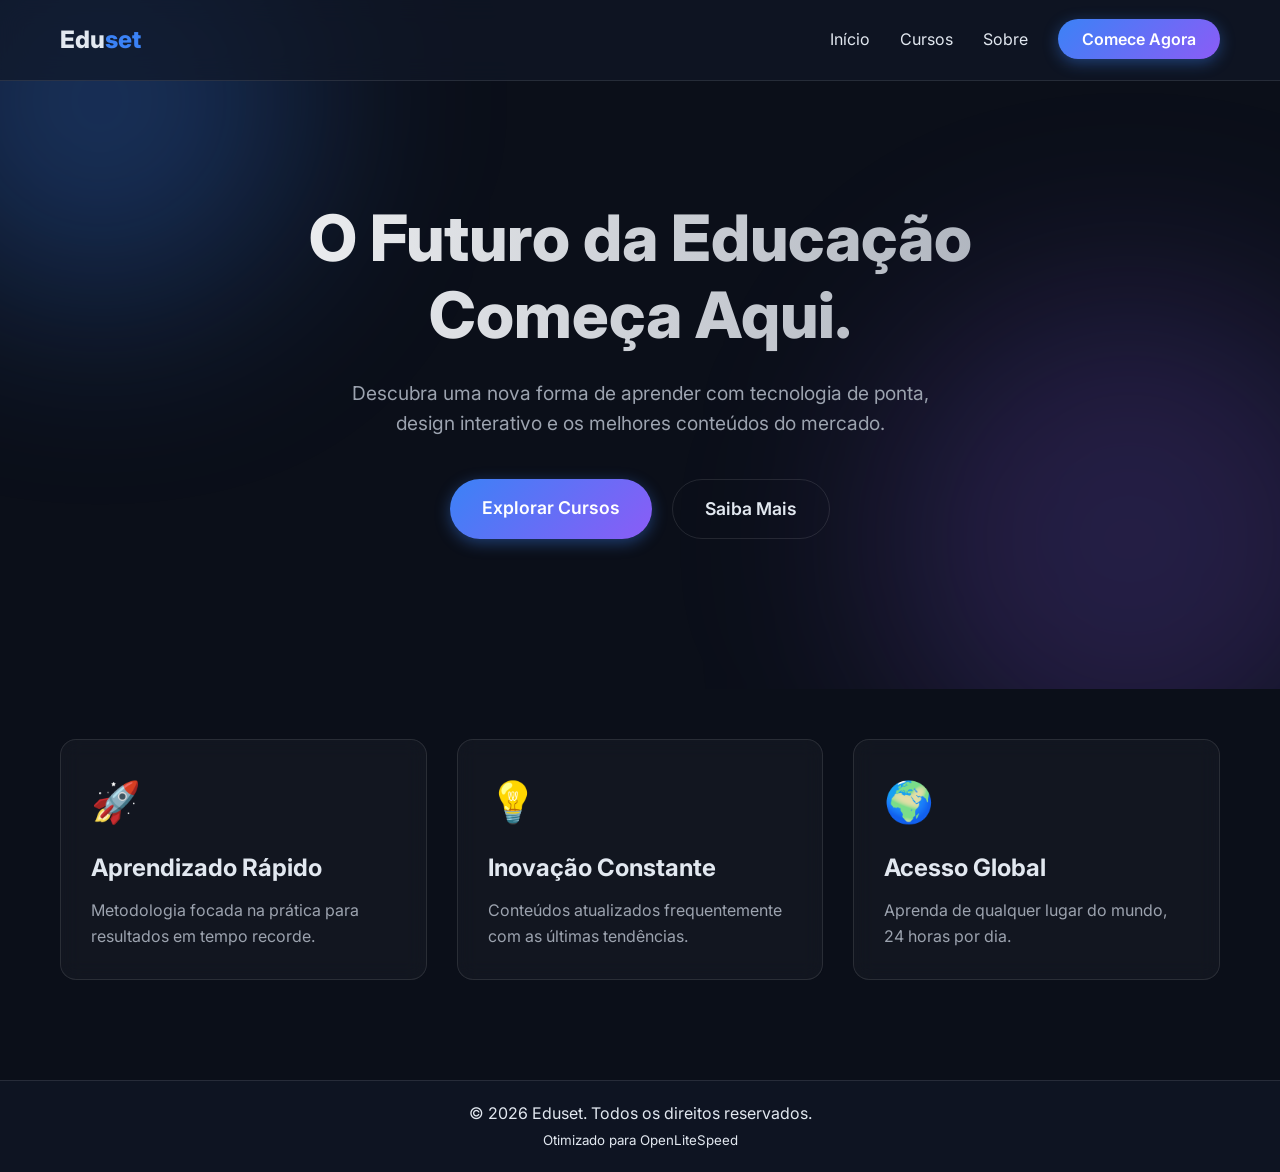
==== index.html @ 38a15240 "feat: Initial commit for Eduset site with OpenLiteSpeed Dockerfile" ====
<!DOCTYPE html>
<html lang="pt-BR">
<head>
    <meta charset="UTF-8">
    <meta name="viewport" content="width=device-width, initial-scale=1.0">
    <title>Eduset - Plataforma de Ensino</title>
    <meta name="description" content="Eduset é a plataforma de ensino moderna e dinâmica.">
    <link href="https://fonts.googleapis.com/css2?family=Inter:wght@400;600;800&display=swap" rel="stylesheet">
    <link rel="stylesheet" href="style.css">
</head>
<body>
    <header class="glass-header">
        <div class="container header-container">
            <h1 class="logo">Edu<span class="highlight">set</span></h1>
            <nav>
                <ul class="nav-links">
                    <li><a href="#home">Início</a></li>
                    <li><a href="#cursos">Cursos</a></li>
                    <li><a href="#sobre">Sobre</a></li>
                    <li><a href="#contato" class="btn-primary">Comece Agora</a></li>
                </ul>
            </nav>
        </div>
    </header>

    <main id="main">
        <section id="home" class="hero">
            <div class="container hero-content">
                <h2 class="hero-title">O Futuro da Educação <br> Começa Aqui.</h2>
                <p class="hero-subtitle">Descubra uma nova forma de aprender com tecnologia de ponta, design interativo e os melhores conteúdos do mercado.</p>
                <div class="hero-buttons">
                    <a href="#explorar" class="btn-primary btn-large">Explorar Cursos</a>
                    <a href="#saiba-mais" class="btn-secondary btn-large">Saiba Mais</a>
                </div>
            </div>
            <div class="hero-bg-shapes">
                <div class="shape shape-1"></div>
                <div class="shape shape-2"></div>
            </div>
        </section>

        <section id="features" class="features">
            <div class="container">
                <div class="feature-grid">
                    <div class="feature-card glass-card">
                        <div class="icon">🚀</div>
                        <h3>Aprendizado Rápido</h3>
                        <p>Metodologia focada na prática para resultados em tempo recorde.</p>
                    </div>
                    <div class="feature-card glass-card">
                        <div class="icon">💡</div>
                        <h3>Inovação Constante</h3>
                        <p>Conteúdos atualizados frequentemente com as últimas tendências.</p>
                    </div>
                    <div class="feature-card glass-card">
                        <div class="icon">🌍</div>
                        <h3>Acesso Global</h3>
                        <p>Aprenda de qualquer lugar do mundo, 24 horas por dia.</p>
                    </div>
                </div>
            </div>
        </section>
    </main>

    <footer class="glass-footer">
        <div class="container">
            <p>&copy; 2026 Eduset. Todos os direitos reservados.</p>
            <p><small>Otimizado para OpenLiteSpeed</small></p>
        </div>
    </footer>

    <script src="main.js"></script>
</body>
</html>
---- style.css ----
:root {
    --bg-color: #0b0f19;
    --text-color: #e2e8f0;
    --primary-color: #3b82f6;
    --primary-hover: #2563eb;
    --accent-color: #8b5cf6;
    --glass-bg: rgba(17, 24, 39, 0.7);
    --glass-border: rgba(255, 255, 255, 0.1);
    --font-main: 'Inter', sans-serif;
}

* {
    margin: 0;
    padding: 0;
    box-sizing: border-box;
}

body {
    background-color: var(--bg-color);
    color: var(--text-color);
    font-family: var(--font-main);
    line-height: 1.6;
    overflow-x: hidden;
}

.container {
    max-width: 1200px;
    margin: 0 auto;
    padding: 0 20px;
}

h1, h2, h3 {
    line-height: 1.2;
}

a {
    text-decoration: none;
    color: var(--text-color);
    transition: color 0.3s ease;
}

.glass-header {
    position: fixed;
    top: 0;
    width: 100%;
    z-index: 1000;
    background: var(--glass-bg);
    backdrop-filter: blur(12px);
    -webkit-backdrop-filter: blur(12px);
    border-bottom: 1px solid var(--glass-border);
}

.glass-card {
    background: rgba(255, 255, 255, 0.03);
    backdrop-filter: blur(10px);
    -webkit-backdrop-filter: blur(10px);
    border: 1px solid var(--glass-border);
    border-radius: 16px;
    padding: 30px;
    transition: transform 0.3s ease, box-shadow 0.3s ease;
}

.glass-card:hover {
    transform: translateY(-5px);
    box-shadow: 0 10px 30px rgba(0,0,0,0.3);
    border-color: rgba(255,255,255,0.2);
}

.glass-footer {
    background: var(--glass-bg);
    border-top: 1px solid var(--glass-border);
    padding: 20px 0;
    text-align: center;
    margin-top: 50px;
}

.header-container {
    display: flex;
    justify-content: space-between;
    align-items: center;
    height: 80px;
}

.logo {
    font-size: 24px;
    font-weight: 800;
}

.highlight {
    color: var(--primary-color);
}

.nav-links {
    list-style: none;
    display: flex;
    gap: 30px;
    align-items: center;
}

.nav-links a:hover {
    color: var(--primary-color);
}

.btn-primary {
    background: linear-gradient(135deg, var(--primary-color), var(--accent-color));
    color: #fff;
    padding: 10px 24px;
    border-radius: 30px;
    font-weight: 600;
    box-shadow: 0 4px 15px rgba(59, 130, 246, 0.4);
    transition: all 0.3s ease;
}

.btn-primary:hover {
    box-shadow: 0 6px 20px rgba(59, 130, 246, 0.6);
    transform: translateY(-2px);
}

.btn-secondary {
    background: transparent;
    color: var(--text-color);
    padding: 10px 24px;
    border-radius: 30px;
    font-weight: 600;
    border: 1px solid var(--glass-border);
    transition: all 0.3s ease;
}

.btn-secondary:hover {
    background: rgba(255,255,255,0.1);
}

.btn-large {
    padding: 15px 32px;
    font-size: 1.1rem;
}

.hero {
    position: relative;
    padding: 200px 0 150px;
    text-align: center;
    overflow: hidden;
}

.hero-title {
    font-size: 4rem;
    font-weight: 800;
    margin-bottom: 24px;
    background: linear-gradient(to right, #fff, #9ca3af);
    -webkit-background-clip: text;
    -webkit-text-fill-color: transparent;
}

.hero-subtitle {
    font-size: 1.2rem;
    max-width: 600px;
    margin: 0 auto 40px;
    color: #9ca3af;
}

.hero-buttons {
    display: flex;
    justify-content: center;
    gap: 20px;
}

.hero-bg-shapes {
    position: absolute;
    top: 0;
    left: 0;
    width: 100%;
    height: 100%;
    z-index: -1;
}

.shape {
    position: absolute;
    border-radius: 50%;
    filter: blur(100px);
}

.shape-1 {
    top: -100px;
    left: -100px;
    width: 400px;
    height: 400px;
    background: rgba(59, 130, 246, 0.3);
}

.shape-2 {
    bottom: -100px;
    right: -100px;
    width: 500px;
    height: 500px;
    background: rgba(139, 92, 246, 0.2);
}

.features {
    padding: 50px 0;
}

.feature-grid {
    display: grid;
    grid-template-columns: repeat(auto-fit, minmax(300px, 1fr));
    gap: 30px;
}

.feature-card .icon {
    font-size: 2.5rem;
    margin-bottom: 20px;
}

.feature-card h3 {
    margin-bottom: 15px;
    font-size: 1.5rem;
}

.feature-card p {
    color: #9ca3af;
}

@media (max-width: 768px) {
    .hero-title {
        font-size: 2.5rem;
    }
    .nav-links {
        display: none;
    }
}
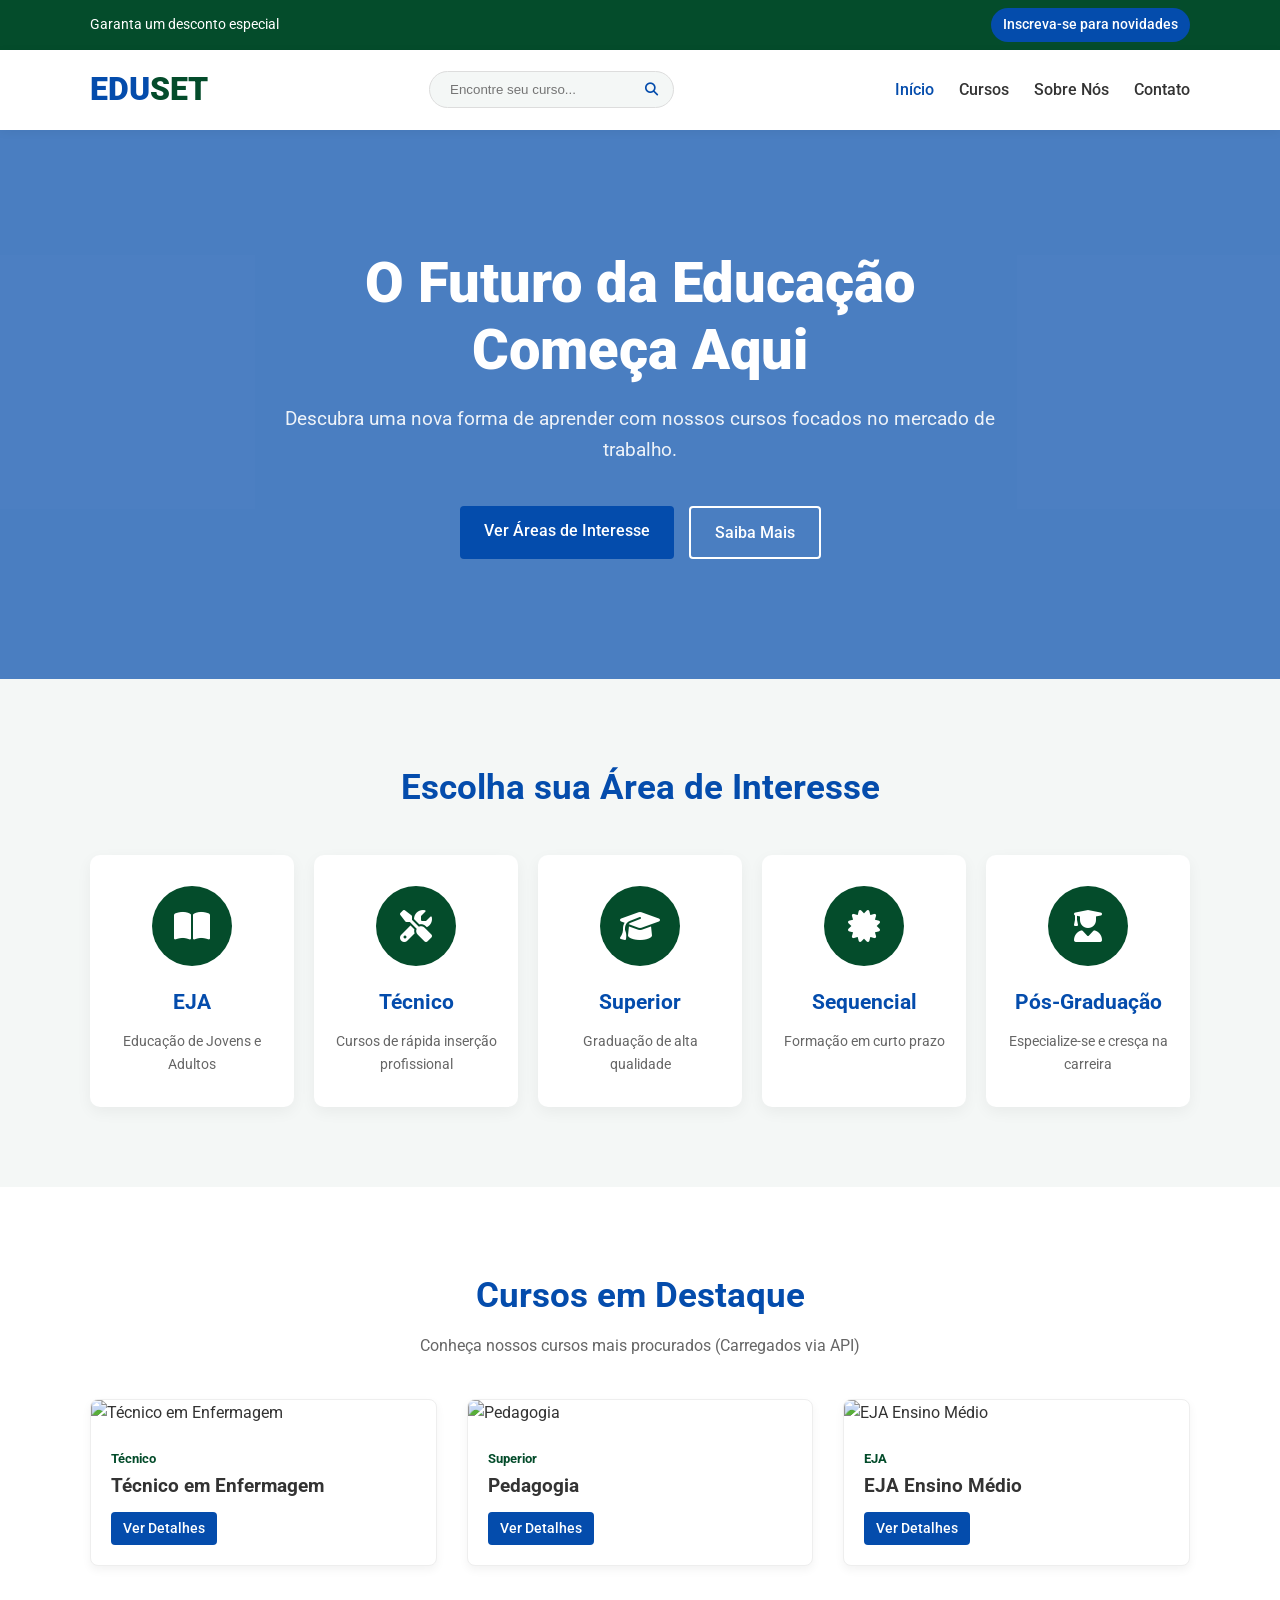
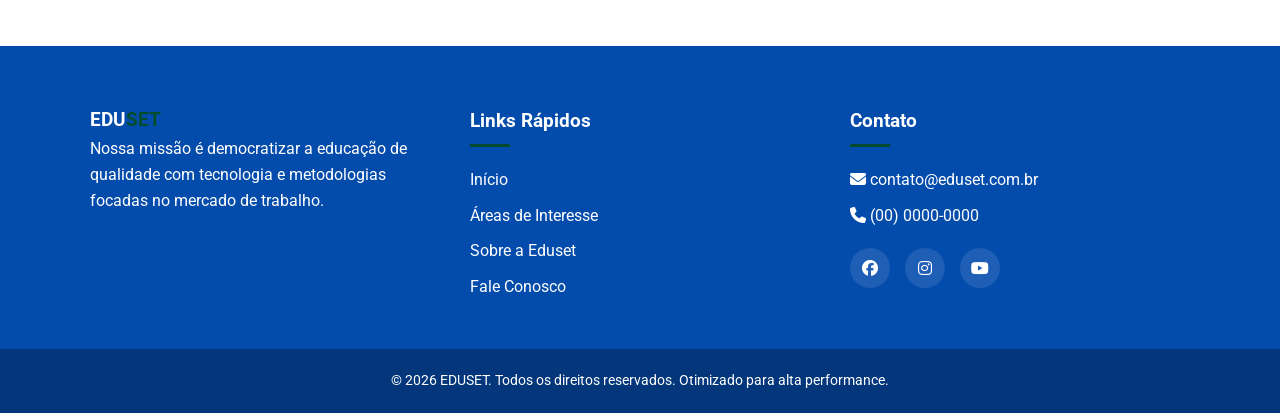
==== commit c8d7726e: "feat: Rebuild frontend with pure HTML/CSS/JS without Elementor" ====
--- a/index.html
+++ b/index.html
@@ -3,69 +3,176 @@
 <head>
     <meta charset="UTF-8">
     <meta name="viewport" content="width=device-width, initial-scale=1.0">
-    <title>Eduset - Plataforma de Ensino</title>
-    <meta name="description" content="Eduset é a plataforma de ensino moderna e dinâmica.">
-    <link href="https://fonts.googleapis.com/css2?family=Inter:wght@400;600;800&display=swap" rel="stylesheet">
+    <title>Inicio - EDUSET</title>
+    <meta name="description" content="Garanta um desconto especial Inscreva-se para novidades Encontre seu curso Search Escolha sua Área de Interesse EJA Técnico Superior Sequencial Pós-Graduação"/>
+    
+    <!-- Google Fonts -->
+    <link rel="preconnect" href="https://fonts.googleapis.com">
+    <link rel="preconnect" href="https://fonts.gstatic.com" crossorigin>
+    <link href="https://fonts.googleapis.com/css2?family=Roboto:wght@300;400;500;700;900&display=swap" rel="stylesheet">
+    
     <link rel="stylesheet" href="style.css">
+    
+    <!-- Font Awesome for Icons -->
+    <link rel="stylesheet" href="https://cdnjs.cloudflare.com/ajax/libs/font-awesome/6.4.0/css/all.min.css">
 </head>
 <body>
-    <header class="glass-header">
-        <div class="container header-container">
-            <h1 class="logo">Edu<span class="highlight">set</span></h1>
-            <nav>
-                <ul class="nav-links">
-                    <li><a href="#home">Início</a></li>
-                    <li><a href="#cursos">Cursos</a></li>
-                    <li><a href="#sobre">Sobre</a></li>
-                    <li><a href="#contato" class="btn-primary">Comece Agora</a></li>
+    <!-- Top Bar -->
+    <div class="top-bar">
+        <div class="container">
+            <span>Garanta um desconto especial</span>
+            <a href="#newsletter" class="btn-sm">Inscreva-se para novidades</a>
+        </div>
+    </div>
+
+    <!-- Header -->
+    <header class="main-header">
+        <div class="container header-content">
+            <div class="logo">
+                <a href="/">
+                    <!-- Placeholder Logo if the original one is not available, using text for now or trying to fetch original -->
+                    <h1 style="color: var(--primary-color); font-weight: 900; margin: 0; font-size: 2rem;">EDU<span style="color: var(--secondary-color)">SET</span></h1>
+                </a>
+            </div>
+            
+            <div class="search-bar">
+                <form action="/buscar" method="get">
+                    <input type="text" name="s" placeholder="Encontre seu curso..." required>
+                    <button type="submit"><i class="fas fa-search"></i></button>
+                </form>
+            </div>
+
+            <nav class="main-nav">
+                <ul class="nav-list">
+                    <li><a href="#home" class="active">Início</a></li>
+                    <li><a href="#areas">Cursos</a></li>
+                    <li><a href="#sobre">Sobre Nós</a></li>
+                    <li><a href="#contato">Contato</a></li>
                 </ul>
             </nav>
+
+            <button class="mobile-menu-btn" id="mobile-menu-btn">
+                <i class="fas fa-bars"></i>
+            </button>
         </div>
     </header>
 
-    <main id="main">
-        <section id="home" class="hero">
-            <div class="container hero-content">
-                <h2 class="hero-title">O Futuro da Educação <br> Começa Aqui.</h2>
-                <p class="hero-subtitle">Descubra uma nova forma de aprender com tecnologia de ponta, design interativo e os melhores conteúdos do mercado.</p>
-                <div class="hero-buttons">
-                    <a href="#explorar" class="btn-primary btn-large">Explorar Cursos</a>
-                    <a href="#saiba-mais" class="btn-secondary btn-large">Saiba Mais</a>
+    <main>
+        <!-- Hero Section -->
+        <section id="home" class="hero" style="background-image: url('https://eduset.com.br/wp-content/uploads/2025/07/capa_promocao_eduset_computador.jpg');">
+            <div class="hero-overlay"></div>
+            <div class="container hero-content-inner">
+                <h2 class="hero-title">O Futuro da Educação Começa Aqui</h2>
+                <p class="hero-subtitle">Descubra uma nova forma de aprender com nossos cursos focados no mercado de trabalho.</p>
+                <div class="hero-actions">
+                    <a href="#areas" class="btn btn-primary">Ver Áreas de Interesse</a>
+                    <a href="#sobre" class="btn btn-outline">Saiba Mais</a>
                 </div>
-            </div>
-            <div class="hero-bg-shapes">
-                <div class="shape shape-1"></div>
-                <div class="shape shape-2"></div>
             </div>
         </section>
 
-        <section id="features" class="features">
+        <!-- Áreas de Interesse -->
+        <section id="areas" class="areas-section">
             <div class="container">
-                <div class="feature-grid">
-                    <div class="feature-card glass-card">
-                        <div class="icon">🚀</div>
-                        <h3>Aprendizado Rápido</h3>
-                        <p>Metodologia focada na prática para resultados em tempo recorde.</p>
-                    </div>
-                    <div class="feature-card glass-card">
-                        <div class="icon">💡</div>
-                        <h3>Inovação Constante</h3>
-                        <p>Conteúdos atualizados frequentemente com as últimas tendências.</p>
-                    </div>
-                    <div class="feature-card glass-card">
-                        <div class="icon">🌍</div>
-                        <h3>Acesso Global</h3>
-                        <p>Aprenda de qualquer lugar do mundo, 24 horas por dia.</p>
+                <h2 class="section-title">Escolha sua Área de Interesse</h2>
+                
+                <div class="areas-grid">
+                    <!-- EJA -->
+                    <a href="#cursos-eja" class="area-card">
+                        <div class="area-icon" style="background-color: var(--secondary-color);">
+                            <i class="fas fa-book-open"></i>
+                        </div>
+                        <h3>EJA</h3>
+                        <p>Educação de Jovens e Adultos</p>
+                    </a>
+                    
+                    <!-- Técnico -->
+                    <a href="#cursos-tecnico" class="area-card">
+                        <div class="area-icon" style="background-color: var(--secondary-color);">
+                            <i class="fas fa-tools"></i>
+                        </div>
+                        <h3>Técnico</h3>
+                        <p>Cursos de rápida inserção profissional</p>
+                    </a>
+                    
+                    <!-- Superior -->
+                    <a href="#cursos-superior" class="area-card">
+                        <div class="area-icon" style="background-color: var(--secondary-color);">
+                            <i class="fas fa-graduation-cap"></i>
+                        </div>
+                        <h3>Superior</h3>
+                        <p>Graduação de alta qualidade</p>
+                    </a>
+                    
+                    <!-- Sequencial -->
+                    <a href="#cursos-sequencial" class="area-card">
+                        <div class="area-icon" style="background-color: var(--secondary-color);">
+                            <i class="fas fa-certificate"></i>
+                        </div>
+                        <h3>Sequencial</h3>
+                        <p>Formação em curto prazo</p>
+                    </a>
+                    
+                    <!-- Pós-Graduação -->
+                    <a href="#cursos-pos" class="area-card">
+                        <div class="area-icon" style="background-color: var(--secondary-color);">
+                            <i class="fas fa-user-graduate"></i>
+                        </div>
+                        <h3>Pós-Graduação</h3>
+                        <p>Especialize-se e cresça na carreira</p>
+                    </a>
+                </div>
+            </div>
+        </section>
+
+        <!-- Lista de Cursos Recentes (Injetada via JS) -->
+        <section id="ultimos-cursos" class="courses-section bg-light">
+            <div class="container">
+                <h2 class="section-title">Cursos em Destaque</h2>
+                <p class="section-subtitle">Conheça nossos cursos mais procurados (Carregados via API)</p>
+                
+                <div id="courses-container" class="courses-grid">
+                    <!-- Loading state -->
+                    <div class="loading-spinner">
+                        <i class="fas fa-spinner fa-spin"></i> Carregando cursos...
                     </div>
                 </div>
             </div>
         </section>
     </main>
 
-    <footer class="glass-footer">
-        <div class="container">
-            <p>&copy; 2026 Eduset. Todos os direitos reservados.</p>
-            <p><small>Otimizado para OpenLiteSpeed</small></p>
+    <footer class="main-footer">
+        <div class="container footer-grid">
+            <div class="footer-col">
+                <h3 class="footer-logo">EDU<span style="color: var(--secondary-color)">SET</span></h3>
+                <p>Nossa missão é democratizar a educação de qualidade com tecnologia e metodologias focadas no mercado de trabalho.</p>
+            </div>
+            <div class="footer-col">
+                <h4>Links Rápidos</h4>
+                <ul>
+                    <li><a href="#home">Início</a></li>
+                    <li><a href="#areas">Áreas de Interesse</a></li>
+                    <li><a href="#sobre">Sobre a Eduset</a></li>
+                    <li><a href="#contato">Fale Conosco</a></li>
+                </ul>
+            </div>
+            <div class="footer-col">
+                <h4>Contato</h4>
+                <ul>
+                    <li><i class="fas fa-envelope"></i> contato@eduset.com.br</li>
+                    <li><i class="fas fa-phone"></i> (00) 0000-0000</li>
+                </ul>
+                <div class="social-links">
+                    <a href="#"><i class="fab fa-facebook"></i></a>
+                    <a href="#"><i class="fab fa-instagram"></i></a>
+                    <a href="#"><i class="fab fa-youtube"></i></a>
+                </div>
+            </div>
+        </div>
+        <div class="footer-bottom">
+            <div class="container">
+                <p>&copy; 2026 EDUSET. Todos os direitos reservados. Otimizado para alta performance.</p>
+            </div>
         </div>
     </footer>
 
--- a/style.css
+++ b/style.css
@@ -1,12 +1,11 @@
 :root {
-    --bg-color: #0b0f19;
-    --text-color: #e2e8f0;
-    --primary-color: #3b82f6;
-    --primary-hover: #2563eb;
-    --accent-color: #8b5cf6;
-    --glass-bg: rgba(17, 24, 39, 0.7);
-    --glass-border: rgba(255, 255, 255, 0.1);
-    --font-main: 'Inter', sans-serif;
+    --primary-color: #044cac; /* Dark Blue from original */
+    --secondary-color: #044c2b; /* Dark Green from original */
+    --text-dark: #333333;
+    --text-light: #666666;
+    --bg-light: #f4f7f6;
+    --white: #ffffff;
+    --transition: all 0.3s ease;
 }
 
 * {
@@ -16,214 +15,348 @@
 }
 
 body {
-    background-color: var(--bg-color);
-    color: var(--text-color);
-    font-family: var(--font-main);
+    font-family: 'Roboto', sans-serif;
+    color: var(--text-dark);
     line-height: 1.6;
-    overflow-x: hidden;
+    background-color: var(--bg-light);
+}
+
+a {
+    text-decoration: none;
+    color: inherit;
+    transition: var(--transition);
 }
 
 .container {
-    max-width: 1200px;
+    max-width: 1140px;
     margin: 0 auto;
     padding: 0 20px;
 }
 
-h1, h2, h3 {
-    line-height: 1.2;
-}
-
-a {
-    text-decoration: none;
-    color: var(--text-color);
-    transition: color 0.3s ease;
-}
-
-.glass-header {
-    position: fixed;
+/* Utilities */
+.bg-light { background-color: var(--white); }
+.text-center { text-align: center; }
+
+/* Buttons */
+.btn, .btn-sm {
+    display: inline-block;
+    padding: 12px 24px;
+    border-radius: 4px;
+    font-weight: 500;
+    cursor: pointer;
+    transition: var(--transition);
+    border: none;
+}
+.btn-sm {
+    padding: 6px 12px;
+    font-size: 0.85rem;
+}
+.btn-primary {
+    background-color: var(--primary-color);
+    color: var(--white);
+}
+.btn-primary:hover {
+    background-color: #03367a;
+    color: var(--white);
+}
+.btn-outline {
+    background-color: transparent;
+    border: 2px solid var(--white);
+    color: var(--white);
+}
+.btn-outline:hover {
+    background-color: var(--white);
+    color: var(--primary-color);
+}
+
+/* Top Bar */
+.top-bar {
+    background-color: var(--secondary-color);
+    color: var(--white);
+    font-size: 0.9rem;
+    padding: 8px 0;
+}
+.top-bar .container {
+    display: flex;
+    justify-content: space-between;
+    align-items: center;
+}
+.top-bar .btn-sm {
+    background-color: var(--primary-color);
+    color: var(--white);
+    border-radius: 20px;
+}
+.top-bar .btn-sm:hover {
+    background-color: #03367a;
+}
+
+/* Header */
+.main-header {
+    background-color: var(--white);
+    box-shadow: 0 2px 10px rgba(0,0,0,0.05);
+    position: sticky;
     top: 0;
-    width: 100%;
     z-index: 1000;
-    background: var(--glass-bg);
-    backdrop-filter: blur(12px);
-    -webkit-backdrop-filter: blur(12px);
-    border-bottom: 1px solid var(--glass-border);
-}
-
-.glass-card {
-    background: rgba(255, 255, 255, 0.03);
-    backdrop-filter: blur(10px);
-    -webkit-backdrop-filter: blur(10px);
-    border: 1px solid var(--glass-border);
-    border-radius: 16px;
-    padding: 30px;
-    transition: transform 0.3s ease, box-shadow 0.3s ease;
-}
-
-.glass-card:hover {
-    transform: translateY(-5px);
-    box-shadow: 0 10px 30px rgba(0,0,0,0.3);
-    border-color: rgba(255,255,255,0.2);
-}
-
-.glass-footer {
-    background: var(--glass-bg);
-    border-top: 1px solid var(--glass-border);
-    padding: 20px 0;
-    text-align: center;
-    margin-top: 50px;
-}
-
-.header-container {
-    display: flex;
+}
+.header-content {
+    display: flex;
+    align-items: center;
     justify-content: space-between;
-    align-items: center;
     height: 80px;
 }
 
-.logo {
-    font-size: 24px;
-    font-weight: 800;
-}
-
-.highlight {
-    color: var(--primary-color);
-}
-
-.nav-links {
+/* Search Bar */
+.search-bar form {
+    display: flex;
+    align-items: center;
+    background-color: var(--bg-light);
+    border-radius: 20px;
+    padding: 5px 15px;
+    border: 1px solid #ddd;
+}
+.search-bar input {
+    border: none;
+    background: transparent;
+    outline: none;
+    padding: 5px;
+    width: 200px;
+}
+.search-bar button {
+    background: transparent;
+    border: none;
+    color: var(--primary-color);
+    cursor: pointer;
+}
+
+/* Navigation */
+.nav-list {
+    display: flex;
     list-style: none;
-    display: flex;
-    gap: 30px;
-    align-items: center;
-}
-
-.nav-links a:hover {
-    color: var(--primary-color);
-}
-
-.btn-primary {
-    background: linear-gradient(135deg, var(--primary-color), var(--accent-color));
-    color: #fff;
-    padding: 10px 24px;
-    border-radius: 30px;
-    font-weight: 600;
-    box-shadow: 0 4px 15px rgba(59, 130, 246, 0.4);
-    transition: all 0.3s ease;
-}
-
-.btn-primary:hover {
-    box-shadow: 0 6px 20px rgba(59, 130, 246, 0.6);
-    transform: translateY(-2px);
-}
-
-.btn-secondary {
+    gap: 25px;
+}
+.nav-list a {
+    font-weight: 500;
+    color: var(--text-dark);
+}
+.nav-list a:hover, .nav-list a.active {
+    color: var(--primary-color);
+}
+.mobile-menu-btn {
+    display: none;
     background: transparent;
-    color: var(--text-color);
-    padding: 10px 24px;
-    border-radius: 30px;
-    font-weight: 600;
-    border: 1px solid var(--glass-border);
-    transition: all 0.3s ease;
-}
-
-.btn-secondary:hover {
-    background: rgba(255,255,255,0.1);
-}
-
-.btn-large {
-    padding: 15px 32px;
-    font-size: 1.1rem;
-}
-
+    border: none;
+    font-size: 1.5rem;
+    color: var(--primary-color);
+    cursor: pointer;
+}
+
+/* Hero Section */
 .hero {
     position: relative;
-    padding: 200px 0 150px;
-    text-align: center;
-    overflow: hidden;
-}
-
+    background-size: cover;
+    background-position: center;
+    color: var(--white);
+    padding: 120px 0;
+    text-align: center;
+}
+.hero-overlay {
+    position: absolute;
+    top: 0; left: 0; right: 0; bottom: 0;
+    background: rgba(4, 76, 172, 0.7); /* Primary color with opacity */
+    z-index: 1;
+}
+.hero-content-inner {
+    position: relative;
+    z-index: 2;
+    max-width: 800px;
+}
 .hero-title {
-    font-size: 4rem;
-    font-weight: 800;
-    margin-bottom: 24px;
-    background: linear-gradient(to right, #fff, #9ca3af);
-    -webkit-background-clip: text;
-    -webkit-text-fill-color: transparent;
-}
-
+    font-size: 3.5rem;
+    font-weight: 900;
+    margin-bottom: 20px;
+    line-height: 1.2;
+}
 .hero-subtitle {
     font-size: 1.2rem;
-    max-width: 600px;
-    margin: 0 auto 40px;
-    color: #9ca3af;
-}
-
-.hero-buttons {
+    margin-bottom: 40px;
+    opacity: 0.9;
+}
+.hero-actions {
     display: flex;
     justify-content: center;
+    gap: 15px;
+}
+
+/* Section Common */
+.section-title {
+    text-align: center;
+    font-size: 2.2rem;
+    color: var(--primary-color);
+    margin-bottom: 10px;
+    font-weight: 700;
+}
+.section-subtitle {
+    text-align: center;
+    color: var(--text-light);
+    margin-bottom: 40px;
+}
+
+/* Áreas de Interesse */
+.areas-section {
+    padding: 80px 0;
+    background-color: var(--bg-light);
+}
+.areas-grid {
+    display: grid;
+    grid-template-columns: repeat(auto-fit, minmax(200px, 1fr));
     gap: 20px;
-}
-
-.hero-bg-shapes {
-    position: absolute;
-    top: 0;
-    left: 0;
-    width: 100%;
-    height: 100%;
-    z-index: -1;
-}
-
-.shape {
-    position: absolute;
+    margin-top: 40px;
+}
+.area-card {
+    background-color: var(--white);
+    border-radius: 10px;
+    padding: 30px 20px;
+    text-align: center;
+    box-shadow: 0 5px 15px rgba(0,0,0,0.05);
+    border: 1px solid transparent;
+}
+.area-card:hover {
+    transform: translateY(-5px);
+    border-color: var(--primary-color);
+    box-shadow: 0 10px 25px rgba(0,0,0,0.1);
+}
+.area-icon {
+    width: 80px;
+    height: 80px;
     border-radius: 50%;
-    filter: blur(100px);
-}
-
-.shape-1 {
-    top: -100px;
-    left: -100px;
-    width: 400px;
-    height: 400px;
-    background: rgba(59, 130, 246, 0.3);
-}
-
-.shape-2 {
-    bottom: -100px;
-    right: -100px;
-    width: 500px;
-    height: 500px;
-    background: rgba(139, 92, 246, 0.2);
-}
-
-.features {
-    padding: 50px 0;
-}
-
-.feature-grid {
+    display: flex;
+    align-items: center;
+    justify-content: center;
+    margin: 0 auto 20px;
+    font-size: 2rem;
+    color: var(--white);
+}
+.area-card h3 {
+    color: var(--primary-color);
+    margin-bottom: 10px;
+    font-size: 1.3rem;
+}
+.area-card p {
+    color: var(--text-light);
+    font-size: 0.9rem;
+}
+
+/* Courses Section */
+.courses-section {
+    padding: 80px 0;
+}
+.courses-grid {
     display: grid;
     grid-template-columns: repeat(auto-fit, minmax(300px, 1fr));
     gap: 30px;
 }
-
-.feature-card .icon {
-    font-size: 2.5rem;
+.course-card {
+    background: var(--white);
+    border-radius: 8px;
+    overflow: hidden;
+    box-shadow: 0 4px 10px rgba(0,0,0,0.05);
+    border: 1px solid #eee;
+}
+.course-card img {
+    width: 100%;
+    height: 200px;
+    object-fit: cover;
+}
+.course-info {
+    padding: 20px;
+}
+.course-info h3 {
+    font-size: 1.2rem;
+    margin-bottom: 10px;
+    color: var(--text-dark);
+}
+.course-info p {
+    font-size: 0.9rem;
+    color: var(--text-light);
+    margin-bottom: 15px;
+}
+
+/* Footer */
+.main-footer {
+    background-color: var(--primary-color);
+    color: var(--white);
+    padding-top: 60px;
+}
+.footer-grid {
+    display: grid;
+    grid-template-columns: repeat(auto-fit, minmax(250px, 1fr));
+    gap: 40px;
+    margin-bottom: 40px;
+}
+.footer-col h4 {
+    font-size: 1.2rem;
     margin-bottom: 20px;
-}
-
-.feature-card h3 {
-    margin-bottom: 15px;
-    font-size: 1.5rem;
-}
-
-.feature-card p {
-    color: #9ca3af;
-}
-
+    position: relative;
+    padding-bottom: 10px;
+}
+.footer-col h4::after {
+    content: '';
+    position: absolute;
+    left: 0;
+    bottom: 0;
+    width: 40px;
+    height: 3px;
+    background-color: var(--secondary-color);
+}
+.footer-col ul {
+    list-style: none;
+}
+.footer-col ul li {
+    margin-bottom: 10px;
+}
+.footer-col ul li a:hover {
+    color: var(--secondary-color);
+}
+.social-links {
+    display: flex;
+    gap: 15px;
+    margin-top: 20px;
+}
+.social-links a {
+    display: inline-flex;
+    align-items: center;
+    justify-content: center;
+    width: 40px;
+    height: 40px;
+    background-color: rgba(255,255,255,0.1);
+    border-radius: 50%;
+}
+.social-links a:hover {
+    background-color: var(--secondary-color);
+}
+.footer-bottom {
+    background-color: #03367a;
+    padding: 20px 0;
+    text-align: center;
+    font-size: 0.9rem;
+}
+
+/* Responsive */
 @media (max-width: 768px) {
+    .nav-list {
+        display: none; /* simple hidden for mobile for now */
+    }
+    .mobile-menu-btn {
+        display: block;
+    }
+    .search-bar {
+        display: none;
+    }
     .hero-title {
         font-size: 2.5rem;
     }
-    .nav-links {
-        display: none;
-    }
-}
+    .top-bar .container {
+        flex-direction: column;
+        gap: 10px;
+    }
+}
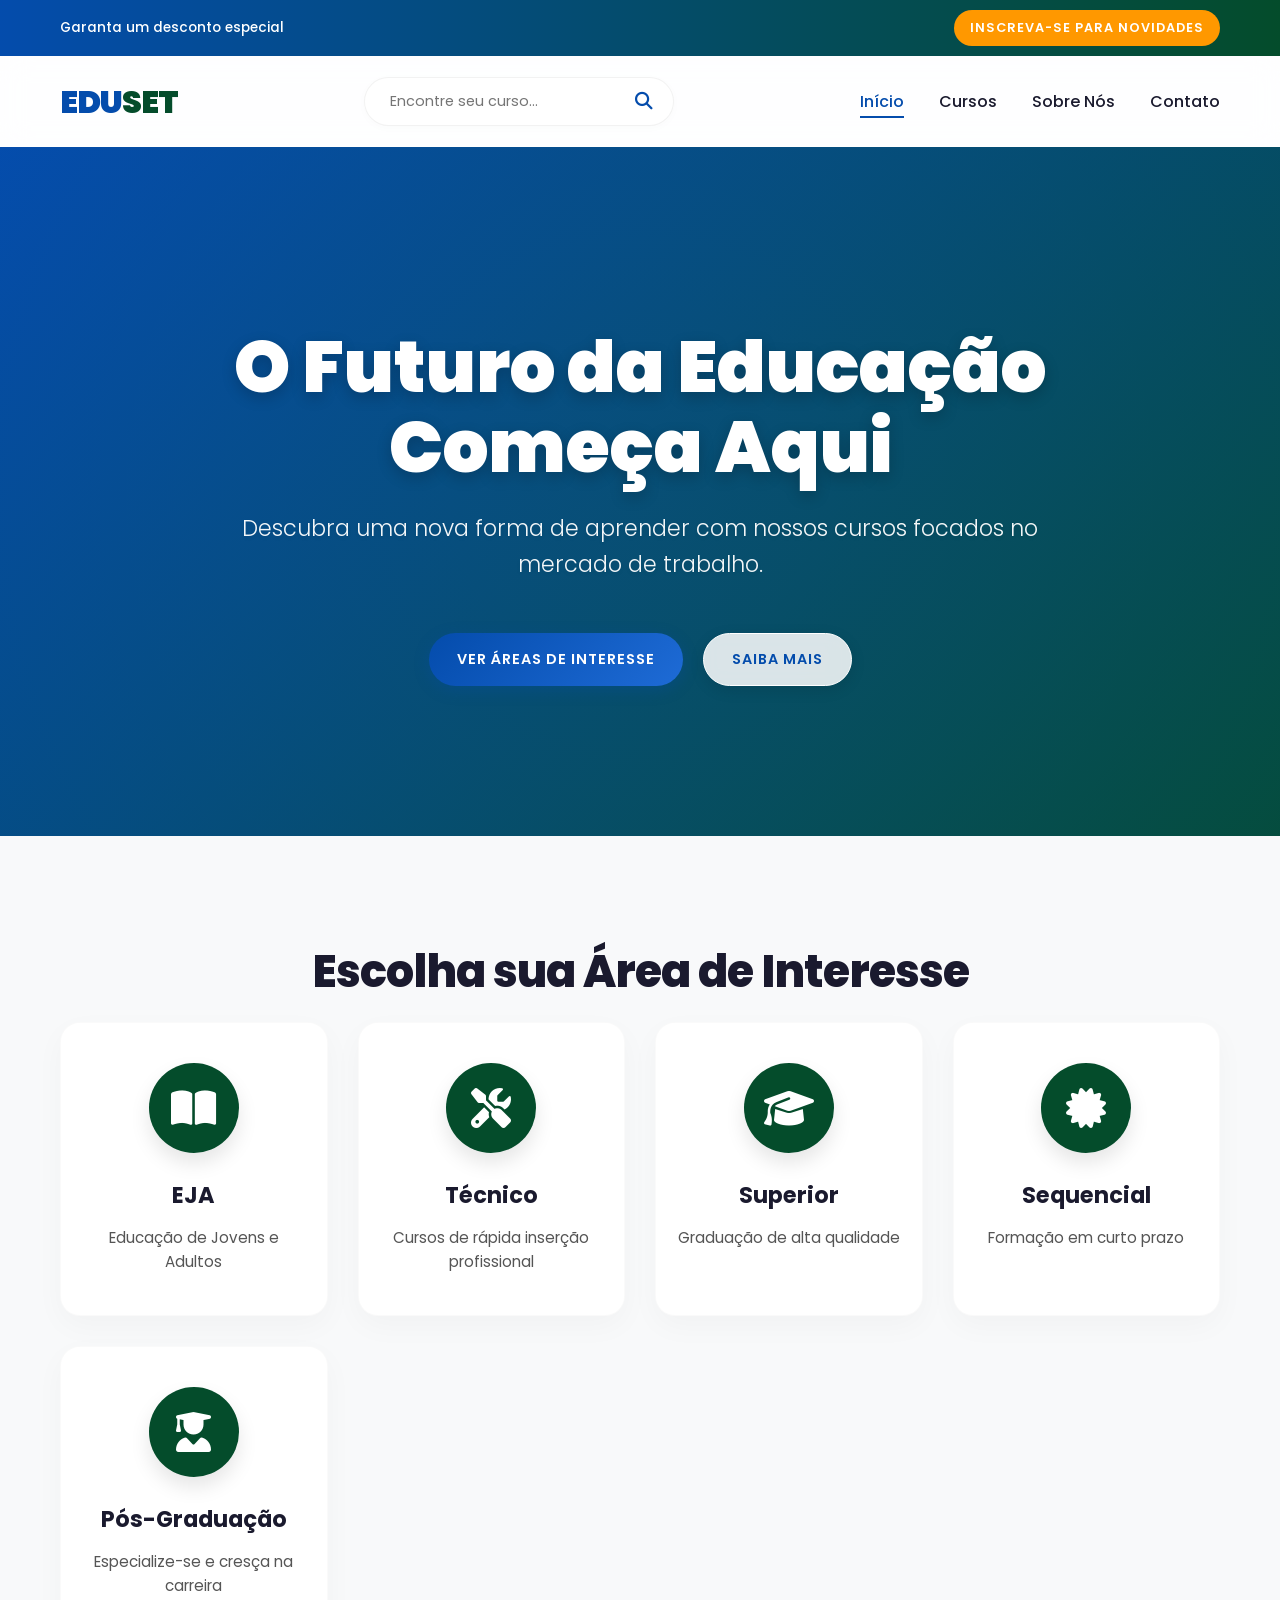
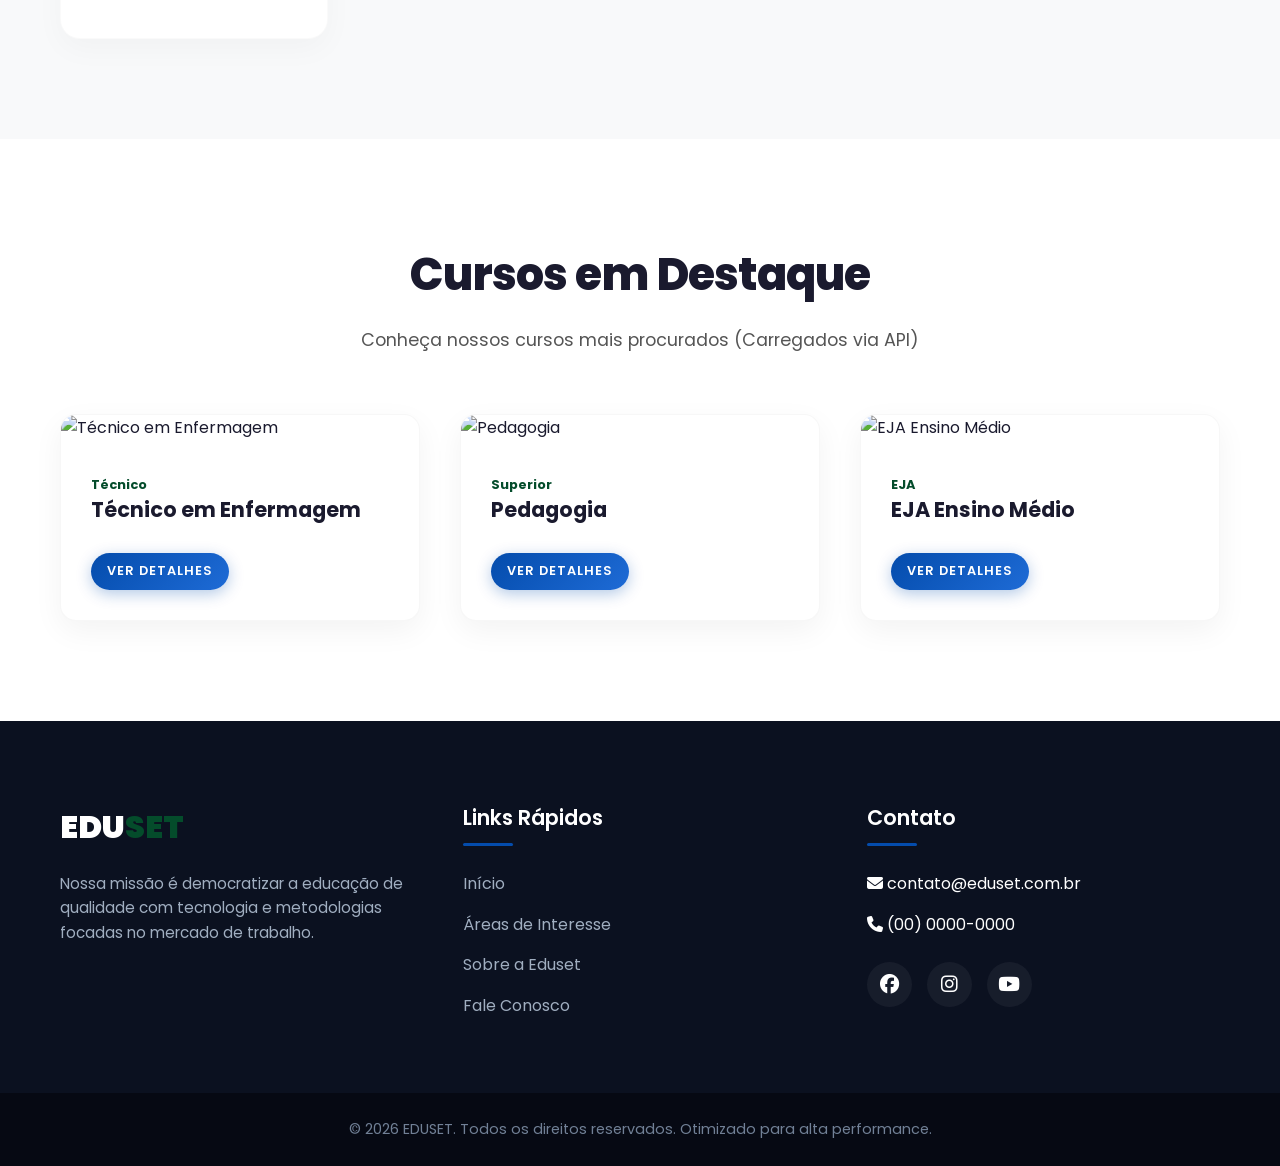
==== commit b2186287: "style: Upgrade to premium modern design and fix css cache" ====
--- a/index.html
+++ b/index.html
@@ -9,9 +9,9 @@
     <!-- Google Fonts -->
     <link rel="preconnect" href="https://fonts.googleapis.com">
     <link rel="preconnect" href="https://fonts.gstatic.com" crossorigin>
-    <link href="https://fonts.googleapis.com/css2?family=Roboto:wght@300;400;500;700;900&display=swap" rel="stylesheet">
+    <link href="https://fonts.googleapis.com/css2?family=Poppins:wght@300;400;500;600;700;800;900&display=swap" rel="stylesheet">
     
-    <link rel="stylesheet" href="style.css">
+    <link rel="stylesheet" href="style.css?v=2">
     
     <!-- Font Awesome for Icons -->
     <link rel="stylesheet" href="https://cdnjs.cloudflare.com/ajax/libs/font-awesome/6.4.0/css/all.min.css">
--- a/style.css
+++ b/style.css
@@ -1,11 +1,15 @@
 :root {
-    --primary-color: #044cac; /* Dark Blue from original */
-    --secondary-color: #044c2b; /* Dark Green from original */
-    --text-dark: #333333;
-    --text-light: #666666;
-    --bg-light: #f4f7f6;
+    --primary-color: #044cac; /* Eduset Blue */
+    --primary-light: #1e6bd6;
+    --secondary-color: #044c2b; /* Eduset Green */
+    --accent-color: #ff9800; /* Contrast orange for CTA */
+    --text-dark: #1a1a2e;
+    --text-light: #555555;
+    --bg-light: #f8f9fa;
     --white: #ffffff;
-    --transition: all 0.3s ease;
+    --glass-bg: rgba(255, 255, 255, 0.85);
+    --glass-border: rgba(255, 255, 255, 0.3);
+    --transition: all 0.4s cubic-bezier(0.25, 0.8, 0.25, 1);
 }
 
 * {
@@ -15,10 +19,11 @@
 }
 
 body {
-    font-family: 'Roboto', sans-serif;
+    font-family: 'Poppins', sans-serif;
     color: var(--text-dark);
     line-height: 1.6;
     background-color: var(--bg-light);
+    overflow-x: hidden;
 }
 
 a {
@@ -28,53 +33,64 @@
 }
 
 .container {
-    max-width: 1140px;
+    max-width: 1200px;
     margin: 0 auto;
     padding: 0 20px;
 }
 
 /* Utilities */
-.bg-light { background-color: var(--white); }
+.bg-light { background-color: var(--bg-light); }
 .text-center { text-align: center; }
 
 /* Buttons */
 .btn, .btn-sm {
-    display: inline-block;
-    padding: 12px 24px;
-    border-radius: 4px;
-    font-weight: 500;
+    display: inline-flex;
+    align-items: center;
+    justify-content: center;
+    padding: 14px 28px;
+    border-radius: 50px;
+    font-weight: 600;
     cursor: pointer;
     transition: var(--transition);
     border: none;
+    text-transform: uppercase;
+    letter-spacing: 1px;
+    font-size: 0.9rem;
+    box-shadow: 0 4px 15px rgba(0,0,0,0.1);
 }
 .btn-sm {
-    padding: 6px 12px;
-    font-size: 0.85rem;
+    padding: 8px 16px;
+    font-size: 0.8rem;
+    box-shadow: none;
 }
 .btn-primary {
-    background-color: var(--primary-color);
-    color: var(--white);
+    background: linear-gradient(135deg, var(--primary-color), var(--primary-light));
+    color: var(--white);
+    box-shadow: 0 4px 15px rgba(4, 76, 172, 0.3);
 }
 .btn-primary:hover {
-    background-color: #03367a;
+    transform: translateY(-3px);
+    box-shadow: 0 8px 25px rgba(4, 76, 172, 0.4);
     color: var(--white);
 }
 .btn-outline {
-    background-color: transparent;
-    border: 2px solid var(--white);
-    color: var(--white);
+    background: var(--glass-bg);
+    backdrop-filter: blur(10px);
+    border: 1px solid var(--white);
+    color: var(--primary-color);
 }
 .btn-outline:hover {
-    background-color: var(--white);
-    color: var(--primary-color);
+    background: var(--white);
+    transform: translateY(-3px);
 }
 
 /* Top Bar */
 .top-bar {
-    background-color: var(--secondary-color);
-    color: var(--white);
-    font-size: 0.9rem;
-    padding: 8px 0;
+    background: linear-gradient(90deg, var(--primary-color), var(--secondary-color));
+    color: var(--white);
+    font-size: 0.85rem;
+    padding: 10px 0;
+    font-weight: 500;
 }
 .top-bar .container {
     display: flex;
@@ -82,61 +98,91 @@
     align-items: center;
 }
 .top-bar .btn-sm {
-    background-color: var(--primary-color);
-    color: var(--white);
-    border-radius: 20px;
+    background-color: var(--accent-color);
+    color: var(--white);
 }
 .top-bar .btn-sm:hover {
-    background-color: #03367a;
+    background-color: #e68a00;
 }
 
 /* Header */
 .main-header {
-    background-color: var(--white);
-    box-shadow: 0 2px 10px rgba(0,0,0,0.05);
+    background: var(--glass-bg);
+    backdrop-filter: blur(15px);
+    -webkit-backdrop-filter: blur(15px);
+    border-bottom: 1px solid var(--glass-border);
     position: sticky;
     top: 0;
     z-index: 1000;
+    transition: var(--transition);
 }
 .header-content {
     display: flex;
     align-items: center;
     justify-content: space-between;
-    height: 80px;
+    height: 90px;
+}
+.logo h1 {
+    font-size: 2.2rem;
+    letter-spacing: -1px;
 }
 
 /* Search Bar */
 .search-bar form {
     display: flex;
     align-items: center;
-    background-color: var(--bg-light);
-    border-radius: 20px;
-    padding: 5px 15px;
-    border: 1px solid #ddd;
+    background-color: var(--white);
+    border-radius: 30px;
+    padding: 8px 20px;
+    border: 1px solid rgba(0,0,0,0.05);
+    box-shadow: 0 2px 10px rgba(0,0,0,0.02);
+    transition: var(--transition);
+}
+.search-bar form:focus-within {
+    box-shadow: 0 5px 15px rgba(4, 76, 172, 0.1);
+    border-color: rgba(4, 76, 172, 0.2);
 }
 .search-bar input {
     border: none;
     background: transparent;
     outline: none;
     padding: 5px;
-    width: 200px;
+    width: 250px;
+    font-family: 'Poppins', sans-serif;
+    font-size: 0.9rem;
 }
 .search-bar button {
     background: transparent;
     border: none;
     color: var(--primary-color);
     cursor: pointer;
+    font-size: 1.1rem;
 }
 
 /* Navigation */
 .nav-list {
     display: flex;
     list-style: none;
-    gap: 25px;
+    gap: 35px;
 }
 .nav-list a {
     font-weight: 500;
     color: var(--text-dark);
+    position: relative;
+    padding-bottom: 5px;
+}
+.nav-list a::after {
+    content: '';
+    position: absolute;
+    bottom: 0;
+    left: 0;
+    width: 0;
+    height: 2px;
+    background-color: var(--primary-color);
+    transition: var(--transition);
+}
+.nav-list a:hover::after, .nav-list a.active::after {
+    width: 100%;
 }
 .nav-list a:hover, .nav-list a.active {
     color: var(--primary-color);
@@ -145,7 +191,7 @@
     display: none;
     background: transparent;
     border: none;
-    font-size: 1.5rem;
+    font-size: 1.8rem;
     color: var(--primary-color);
     cursor: pointer;
 }
@@ -153,210 +199,287 @@
 /* Hero Section */
 .hero {
     position: relative;
+    background-color: var(--primary-color);
     background-size: cover;
     background-position: center;
-    color: var(--white);
-    padding: 120px 0;
-    text-align: center;
+    background-repeat: no-repeat;
+    color: var(--white);
+    padding: 180px 0 150px;
+    text-align: center;
+    overflow: hidden;
+}
+.hero::before {
+    content: '';
+    position: absolute;
+    top: -50%; left: -50%;
+    width: 200%; height: 200%;
+    background: radial-gradient(circle, rgba(255,255,255,0.1) 0%, transparent 60%);
+    z-index: 1;
 }
 .hero-overlay {
     position: absolute;
     top: 0; left: 0; right: 0; bottom: 0;
-    background: rgba(4, 76, 172, 0.7); /* Primary color with opacity */
-    z-index: 1;
+    background: linear-gradient(135deg, rgba(4, 76, 172, 0.85) 0%, rgba(4, 76, 43, 0.85) 100%);
+    z-index: 2;
 }
 .hero-content-inner {
     position: relative;
-    z-index: 2;
-    max-width: 800px;
+    z-index: 3;
+    max-width: 900px;
+    margin: 0 auto;
 }
 .hero-title {
-    font-size: 3.5rem;
+    font-size: 4.5rem;
     font-weight: 900;
-    margin-bottom: 20px;
-    line-height: 1.2;
+    margin-bottom: 25px;
+    line-height: 1.1;
+    text-shadow: 0 5px 15px rgba(0,0,0,0.2);
 }
 .hero-subtitle {
-    font-size: 1.2rem;
-    margin-bottom: 40px;
-    opacity: 0.9;
+    font-size: 1.4rem;
+    margin-bottom: 50px;
+    font-weight: 300;
+    opacity: 0.95;
+    text-shadow: 0 2px 5px rgba(0,0,0,0.1);
 }
 .hero-actions {
     display: flex;
     justify-content: center;
-    gap: 15px;
+    gap: 20px;
 }
 
 /* Section Common */
 .section-title {
     text-align: center;
-    font-size: 2.2rem;
-    color: var(--primary-color);
-    margin-bottom: 10px;
-    font-weight: 700;
+    font-size: 2.8rem;
+    color: var(--text-dark);
+    margin-bottom: 15px;
+    font-weight: 800;
+    letter-spacing: -1px;
 }
 .section-subtitle {
     text-align: center;
     color: var(--text-light);
-    margin-bottom: 40px;
+    margin-bottom: 60px;
+    font-size: 1.1rem;
 }
 
 /* Áreas de Interesse */
 .areas-section {
-    padding: 80px 0;
+    padding: 100px 0;
     background-color: var(--bg-light);
+    position: relative;
 }
 .areas-grid {
     display: grid;
-    grid-template-columns: repeat(auto-fit, minmax(200px, 1fr));
-    gap: 20px;
-    margin-top: 40px;
+    grid-template-columns: repeat(auto-fit, minmax(220px, 1fr));
+    gap: 30px;
 }
 .area-card {
-    background-color: var(--white);
-    border-radius: 10px;
-    padding: 30px 20px;
-    text-align: center;
-    box-shadow: 0 5px 15px rgba(0,0,0,0.05);
-    border: 1px solid transparent;
+    background: var(--white);
+    border-radius: 20px;
+    padding: 40px 20px;
+    text-align: center;
+    box-shadow: 0 10px 30px rgba(0,0,0,0.03);
+    border: 1px solid rgba(0,0,0,0.02);
+    position: relative;
+    overflow: hidden;
+    z-index: 1;
+}
+.area-card::before {
+    content: '';
+    position: absolute;
+    top: 0; left: 0; width: 100%; height: 0;
+    background: linear-gradient(135deg, var(--primary-color), var(--primary-light));
+    transition: var(--transition);
+    z-index: -1;
 }
 .area-card:hover {
-    transform: translateY(-5px);
-    border-color: var(--primary-color);
-    box-shadow: 0 10px 25px rgba(0,0,0,0.1);
+    transform: translateY(-10px);
+    box-shadow: 0 20px 40px rgba(4, 76, 172, 0.1);
+}
+.area-card:hover::before {
+    height: 100%;
+}
+.area-card:hover h3, .area-card:hover p {
+    color: var(--white);
+}
+.area-card:hover .area-icon {
+    background-color: var(--white) !important;
+    color: var(--primary-color);
+    transform: scale(1.1);
 }
 .area-icon {
-    width: 80px;
-    height: 80px;
+    width: 90px;
+    height: 90px;
     border-radius: 50%;
     display: flex;
     align-items: center;
     justify-content: center;
-    margin: 0 auto 20px;
-    font-size: 2rem;
-    color: var(--white);
+    margin: 0 auto 25px;
+    font-size: 2.5rem;
+    color: var(--white);
+    transition: var(--transition);
+    box-shadow: 0 10px 20px rgba(0,0,0,0.1);
 }
 .area-card h3 {
-    color: var(--primary-color);
-    margin-bottom: 10px;
-    font-size: 1.3rem;
+    color: var(--text-dark);
+    margin-bottom: 12px;
+    font-size: 1.4rem;
+    font-weight: 700;
+    transition: var(--transition);
 }
 .area-card p {
     color: var(--text-light);
-    font-size: 0.9rem;
+    font-size: 0.95rem;
+    transition: var(--transition);
 }
 
 /* Courses Section */
 .courses-section {
-    padding: 80px 0;
+    padding: 100px 0;
+    background-color: var(--white);
 }
 .courses-grid {
     display: grid;
-    grid-template-columns: repeat(auto-fit, minmax(300px, 1fr));
-    gap: 30px;
+    grid-template-columns: repeat(auto-fit, minmax(320px, 1fr));
+    gap: 40px;
 }
 .course-card {
     background: var(--white);
-    border-radius: 8px;
+    border-radius: 16px;
     overflow: hidden;
-    box-shadow: 0 4px 10px rgba(0,0,0,0.05);
-    border: 1px solid #eee;
+    box-shadow: 0 10px 30px rgba(0,0,0,0.05);
+    border: 1px solid rgba(0,0,0,0.03);
+    transition: var(--transition);
+}
+.course-card:hover {
+    transform: translateY(-8px);
+    box-shadow: 0 20px 40px rgba(0,0,0,0.1);
 }
 .course-card img {
     width: 100%;
-    height: 200px;
+    height: 220px;
     object-fit: cover;
+    transition: transform 0.5s ease;
+}
+.course-card:hover img {
+    transform: scale(1.05);
+}
+.course-img-wrapper {
+    overflow: hidden;
 }
 .course-info {
-    padding: 20px;
+    padding: 30px;
 }
 .course-info h3 {
-    font-size: 1.2rem;
-    margin-bottom: 10px;
+    font-size: 1.3rem;
+    margin-bottom: 15px;
     color: var(--text-dark);
-}
-.course-info p {
-    font-size: 0.9rem;
-    color: var(--text-light);
-    margin-bottom: 15px;
+    font-weight: 700;
+    line-height: 1.3;
+}
+.course-info .btn-sm {
+    margin-top: 15px;
 }
 
 /* Footer */
 .main-footer {
-    background-color: var(--primary-color);
-    color: var(--white);
-    padding-top: 60px;
+    background-color: #0b1120;
+    color: var(--white);
+    padding-top: 80px;
 }
 .footer-grid {
     display: grid;
-    grid-template-columns: repeat(auto-fit, minmax(250px, 1fr));
-    gap: 40px;
-    margin-bottom: 40px;
+    grid-template-columns: repeat(auto-fit, minmax(280px, 1fr));
+    gap: 50px;
+    margin-bottom: 60px;
+}
+.footer-col h3 {
+    font-size: 2rem;
+    margin-bottom: 20px;
+    font-weight: 900;
+}
+.footer-col p {
+    color: #a0aec0;
+    font-size: 0.95rem;
 }
 .footer-col h4 {
-    font-size: 1.2rem;
-    margin-bottom: 20px;
-    position: relative;
-    padding-bottom: 10px;
+    font-size: 1.3rem;
+    margin-bottom: 25px;
+    position: relative;
+    padding-bottom: 12px;
+    font-weight: 600;
 }
 .footer-col h4::after {
     content: '';
     position: absolute;
     left: 0;
     bottom: 0;
-    width: 40px;
+    width: 50px;
     height: 3px;
-    background-color: var(--secondary-color);
+    background-color: var(--primary-color);
+    border-radius: 3px;
 }
 .footer-col ul {
     list-style: none;
 }
 .footer-col ul li {
-    margin-bottom: 10px;
+    margin-bottom: 15px;
+}
+.footer-col ul li a {
+    color: #a0aec0;
 }
 .footer-col ul li a:hover {
-    color: var(--secondary-color);
+    color: var(--white);
+    padding-left: 5px;
 }
 .social-links {
     display: flex;
     gap: 15px;
-    margin-top: 20px;
+    margin-top: 25px;
 }
 .social-links a {
     display: inline-flex;
     align-items: center;
     justify-content: center;
-    width: 40px;
-    height: 40px;
-    background-color: rgba(255,255,255,0.1);
+    width: 45px;
+    height: 45px;
+    background-color: rgba(255,255,255,0.05);
     border-radius: 50%;
+    font-size: 1.2rem;
 }
 .social-links a:hover {
-    background-color: var(--secondary-color);
+    background-color: var(--primary-color);
+    transform: translateY(-3px);
 }
 .footer-bottom {
-    background-color: #03367a;
-    padding: 20px 0;
+    background-color: #060913;
+    padding: 25px 0;
     text-align: center;
     font-size: 0.9rem;
+    color: #718096;
+}
+
+/* Loading Spinner */
+.loading-spinner {
+    text-align: center;
+    padding: 50px;
+    font-size: 1.2rem;
+    color: var(--primary-color);
+    grid-column: 1 / -1;
 }
 
 /* Responsive */
+@media (max-width: 992px) {
+    .nav-list { display: none; }
+    .mobile-menu-btn { display: block; }
+    .search-bar { display: none; }
+    .hero-title { font-size: 3rem; }
+}
 @media (max-width: 768px) {
-    .nav-list {
-        display: none; /* simple hidden for mobile for now */
-    }
-    .mobile-menu-btn {
-        display: block;
-    }
-    .search-bar {
-        display: none;
-    }
-    .hero-title {
-        font-size: 2.5rem;
-    }
-    .top-bar .container {
-        flex-direction: column;
-        gap: 10px;
-    }
-}
+    .hero-title { font-size: 2.5rem; }
+    .hero { padding: 120px 0 100px; }
+    .top-bar .container { flex-direction: column; gap: 10px; }
+    .hero-actions { flex-direction: column; }
+}
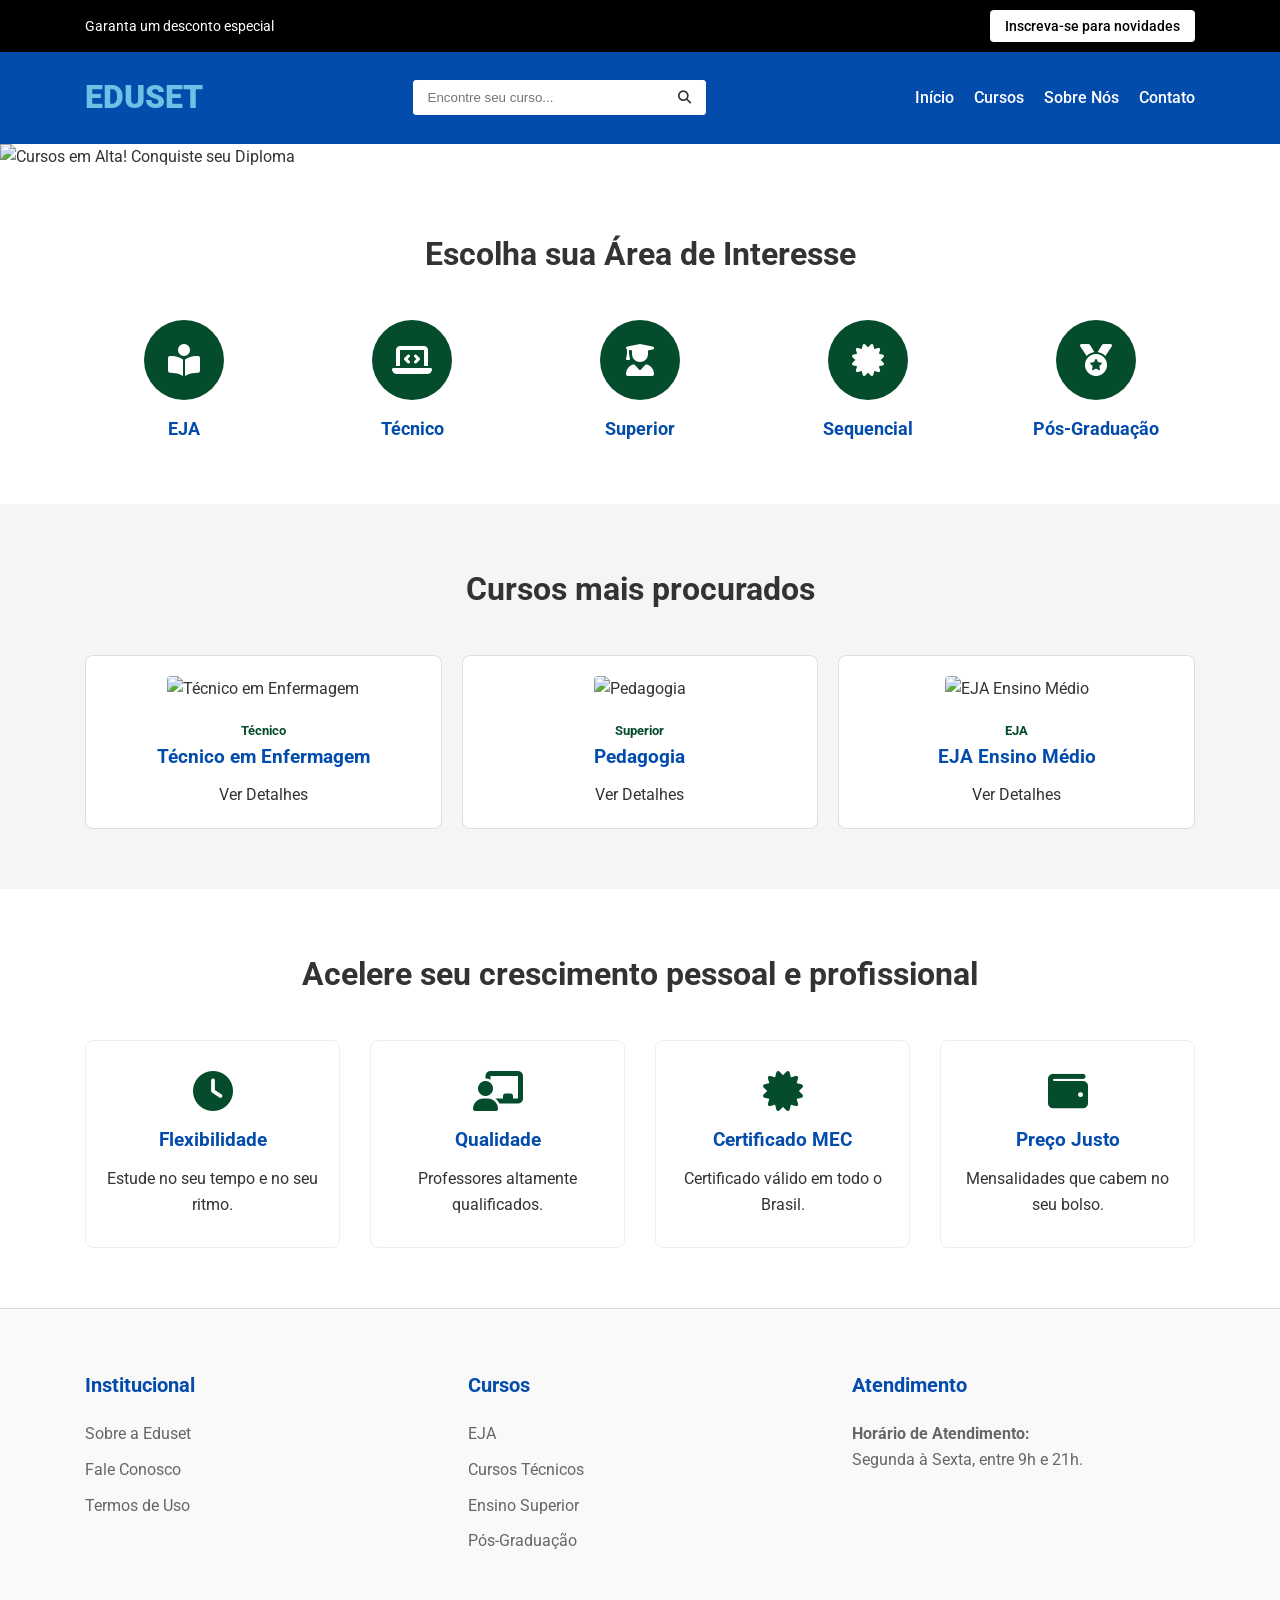
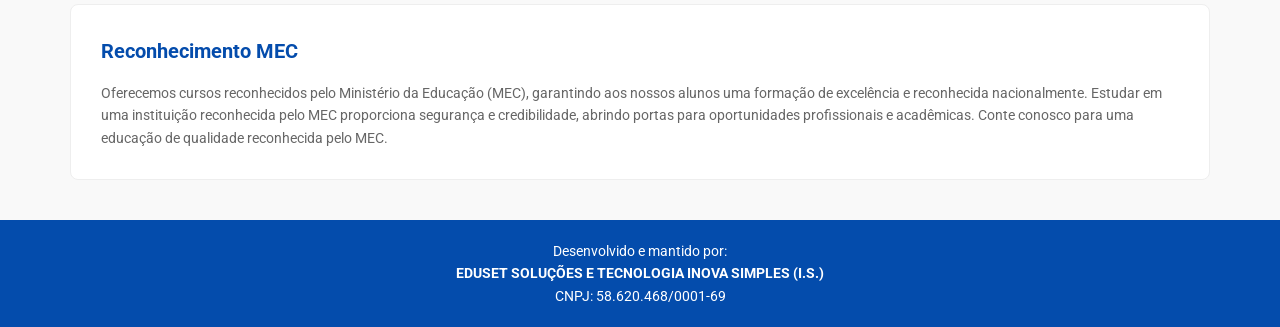
==== commit 8313c3b0: "style: Revert to exact original Eduset layout" ====
--- a/index.html
+++ b/index.html
@@ -4,53 +4,48 @@
     <meta charset="UTF-8">
     <meta name="viewport" content="width=device-width, initial-scale=1.0">
     <title>Inicio - EDUSET</title>
-    <meta name="description" content="Garanta um desconto especial Inscreva-se para novidades Encontre seu curso Search Escolha sua Área de Interesse EJA Técnico Superior Sequencial Pós-Graduação"/>
     
-    <!-- Google Fonts -->
+    <!-- Fontes do site original -->
     <link rel="preconnect" href="https://fonts.googleapis.com">
     <link rel="preconnect" href="https://fonts.gstatic.com" crossorigin>
-    <link href="https://fonts.googleapis.com/css2?family=Poppins:wght@300;400;500;600;700;800;900&display=swap" rel="stylesheet">
+    <link href="https://fonts.googleapis.com/css2?family=Roboto:wght@300;400;500;700;900&display=swap" rel="stylesheet">
     
-    <link rel="stylesheet" href="style.css?v=2">
-    
-    <!-- Font Awesome for Icons -->
+    <link rel="stylesheet" href="style.css?v=3">
     <link rel="stylesheet" href="https://cdnjs.cloudflare.com/ajax/libs/font-awesome/6.4.0/css/all.min.css">
 </head>
 <body>
-    <!-- Top Bar -->
+
+    <!-- Top Bar idêntica ao original -->
     <div class="top-bar">
-        <div class="container">
-            <span>Garanta um desconto especial</span>
-            <a href="#newsletter" class="btn-sm">Inscreva-se para novidades</a>
+        <div class="container top-bar-content">
+            <span class="top-bar-text">Garanta um desconto especial</span>
+            <a href="#newsletter" class="top-bar-btn">Inscreva-se para novidades</a>
         </div>
     </div>
 
-    <!-- Header -->
+    <!-- Header Principal -->
     <header class="main-header">
-        <div class="container header-content">
+        <div class="container header-container">
             <div class="logo">
-                <a href="/">
-                    <!-- Placeholder Logo if the original one is not available, using text for now or trying to fetch original -->
-                    <h1 style="color: var(--primary-color); font-weight: 900; margin: 0; font-size: 2rem;">EDU<span style="color: var(--secondary-color)">SET</span></h1>
-                </a>
+                <a href="/">EDUSET</a>
             </div>
             
-            <div class="search-bar">
+            <div class="search-box">
                 <form action="/buscar" method="get">
                     <input type="text" name="s" placeholder="Encontre seu curso..." required>
                     <button type="submit"><i class="fas fa-search"></i></button>
                 </form>
             </div>
 
-            <nav class="main-nav">
-                <ul class="nav-list">
-                    <li><a href="#home" class="active">Início</a></li>
+            <nav class="main-menu">
+                <ul>
+                    <li><a href="#home">Início</a></li>
                     <li><a href="#areas">Cursos</a></li>
                     <li><a href="#sobre">Sobre Nós</a></li>
                     <li><a href="#contato">Contato</a></li>
                 </ul>
             </nav>
-
+            
             <button class="mobile-menu-btn" id="mobile-menu-btn">
                 <i class="fas fa-bars"></i>
             </button>
@@ -58,17 +53,9 @@
     </header>
 
     <main>
-        <!-- Hero Section -->
-        <section id="home" class="hero" style="background-image: url('https://eduset.com.br/wp-content/uploads/2025/07/capa_promocao_eduset_computador.jpg');">
-            <div class="hero-overlay"></div>
-            <div class="container hero-content-inner">
-                <h2 class="hero-title">O Futuro da Educação Começa Aqui</h2>
-                <p class="hero-subtitle">Descubra uma nova forma de aprender com nossos cursos focados no mercado de trabalho.</p>
-                <div class="hero-actions">
-                    <a href="#areas" class="btn btn-primary">Ver Áreas de Interesse</a>
-                    <a href="#sobre" class="btn btn-outline">Saiba Mais</a>
-                </div>
-            </div>
+        <!-- Banner Hero - Apenas a imagem, como no original -->
+        <section id="home" class="hero-section">
+            <img src="https://eduset.com.br/wp-content/uploads/2025/07/capa_promocao_eduset_computador.jpg" alt="Cursos em Alta! Conquiste seu Diploma">
         </section>
 
         <!-- Áreas de Interesse -->
@@ -77,64 +64,69 @@
                 <h2 class="section-title">Escolha sua Área de Interesse</h2>
                 
                 <div class="areas-grid">
-                    <!-- EJA -->
-                    <a href="#cursos-eja" class="area-card">
-                        <div class="area-icon" style="background-color: var(--secondary-color);">
-                            <i class="fas fa-book-open"></i>
-                        </div>
+                    <a href="/eja" class="area-card">
+                        <div class="icon-box"><i class="fas fa-book-reader"></i></div>
                         <h3>EJA</h3>
-                        <p>Educação de Jovens e Adultos</p>
                     </a>
                     
-                    <!-- Técnico -->
-                    <a href="#cursos-tecnico" class="area-card">
-                        <div class="area-icon" style="background-color: var(--secondary-color);">
-                            <i class="fas fa-tools"></i>
-                        </div>
+                    <a href="/tecnico" class="area-card">
+                        <div class="icon-box"><i class="fas fa-laptop-code"></i></div>
                         <h3>Técnico</h3>
-                        <p>Cursos de rápida inserção profissional</p>
                     </a>
                     
-                    <!-- Superior -->
-                    <a href="#cursos-superior" class="area-card">
-                        <div class="area-icon" style="background-color: var(--secondary-color);">
-                            <i class="fas fa-graduation-cap"></i>
-                        </div>
+                    <a href="/superior" class="area-card">
+                        <div class="icon-box"><i class="fas fa-user-graduate"></i></div>
                         <h3>Superior</h3>
-                        <p>Graduação de alta qualidade</p>
                     </a>
                     
-                    <!-- Sequencial -->
-                    <a href="#cursos-sequencial" class="area-card">
-                        <div class="area-icon" style="background-color: var(--secondary-color);">
-                            <i class="fas fa-certificate"></i>
-                        </div>
+                    <a href="/sequencial" class="area-card">
+                        <div class="icon-box"><i class="fas fa-certificate"></i></div>
                         <h3>Sequencial</h3>
-                        <p>Formação em curto prazo</p>
                     </a>
                     
-                    <!-- Pós-Graduação -->
-                    <a href="#cursos-pos" class="area-card">
-                        <div class="area-icon" style="background-color: var(--secondary-color);">
-                            <i class="fas fa-user-graduate"></i>
-                        </div>
+                    <a href="/pos" class="area-card">
+                        <div class="icon-box"><i class="fas fa-medal"></i></div>
                         <h3>Pós-Graduação</h3>
-                        <p>Especialize-se e cresça na carreira</p>
                     </a>
                 </div>
             </div>
         </section>
 
-        <!-- Lista de Cursos Recentes (Injetada via JS) -->
-        <section id="ultimos-cursos" class="courses-section bg-light">
+        <!-- Cursos Mais Procurados (Via API) -->
+        <section class="cursos-procurados bg-light">
             <div class="container">
-                <h2 class="section-title">Cursos em Destaque</h2>
-                <p class="section-subtitle">Conheça nossos cursos mais procurados (Carregados via API)</p>
-                
+                <h2 class="section-title">Cursos mais procurados</h2>
                 <div id="courses-container" class="courses-grid">
-                    <!-- Loading state -->
-                    <div class="loading-spinner">
-                        <i class="fas fa-spinner fa-spin"></i> Carregando cursos...
+                    <!-- Preenchido pelo JS -->
+                    <p class="loading"><i class="fas fa-spinner fa-spin"></i> Carregando cursos...</p>
+                </div>
+            </div>
+        </section>
+
+        <!-- Seção: Acelere seu crescimento -->
+        <section class="crescimento-section">
+            <div class="container">
+                <h2 class="section-title">Acelere seu crescimento pessoal e profissional</h2>
+                <div class="crescimento-grid">
+                    <div class="beneficio-card">
+                        <i class="fas fa-clock"></i>
+                        <h3>Flexibilidade</h3>
+                        <p>Estude no seu tempo e no seu ritmo.</p>
+                    </div>
+                    <div class="beneficio-card">
+                        <i class="fas fa-chalkboard-teacher"></i>
+                        <h3>Qualidade</h3>
+                        <p>Professores altamente qualificados.</p>
+                    </div>
+                    <div class="beneficio-card">
+                        <i class="fas fa-certificate"></i>
+                        <h3>Certificado MEC</h3>
+                        <p>Certificado válido em todo o Brasil.</p>
+                    </div>
+                    <div class="beneficio-card">
+                        <i class="fas fa-wallet"></i>
+                        <h3>Preço Justo</h3>
+                        <p>Mensalidades que cabem no seu bolso.</p>
                     </div>
                 </div>
             </div>
@@ -144,34 +136,38 @@
     <footer class="main-footer">
         <div class="container footer-grid">
             <div class="footer-col">
-                <h3 class="footer-logo">EDU<span style="color: var(--secondary-color)">SET</span></h3>
-                <p>Nossa missão é democratizar a educação de qualidade com tecnologia e metodologias focadas no mercado de trabalho.</p>
-            </div>
-            <div class="footer-col">
-                <h4>Links Rápidos</h4>
+                <h2 class="footer-title">Institucional</h2>
                 <ul>
-                    <li><a href="#home">Início</a></li>
-                    <li><a href="#areas">Áreas de Interesse</a></li>
                     <li><a href="#sobre">Sobre a Eduset</a></li>
                     <li><a href="#contato">Fale Conosco</a></li>
+                    <li><a href="#termos">Termos de Uso</a></li>
                 </ul>
             </div>
+            
             <div class="footer-col">
-                <h4>Contato</h4>
+                <h2 class="footer-title">Cursos</h2>
                 <ul>
-                    <li><i class="fas fa-envelope"></i> contato@eduset.com.br</li>
-                    <li><i class="fas fa-phone"></i> (00) 0000-0000</li>
+                    <li><a href="/eja">EJA</a></li>
+                    <li><a href="/tecnico">Cursos Técnicos</a></li>
+                    <li><a href="/superior">Ensino Superior</a></li>
+                    <li><a href="/pos">Pós-Graduação</a></li>
                 </ul>
-                <div class="social-links">
-                    <a href="#"><i class="fab fa-facebook"></i></a>
-                    <a href="#"><i class="fab fa-instagram"></i></a>
-                    <a href="#"><i class="fab fa-youtube"></i></a>
-                </div>
+            </div>
+            
+            <div class="footer-col">
+                <h2 class="footer-title">Atendimento</h2>
+                <p><strong>Horário de Atendimento:</strong><br>Segunda à Sexta, entre 9h e 21h.</p>
             </div>
         </div>
+        
+        <div class="container mec-text">
+            <h2>Reconhecimento MEC</h2>
+            <p>Oferecemos cursos reconhecidos pelo Ministério da Educação (MEC), garantindo aos nossos alunos uma formação de excelência e reconhecida nacionalmente. Estudar em uma instituição reconhecida pelo MEC proporciona segurança e credibilidade, abrindo portas para oportunidades profissionais e acadêmicas. Conte conosco para uma educação de qualidade reconhecida pelo MEC.</p>
+        </div>
+
         <div class="footer-bottom">
             <div class="container">
-                <p>&copy; 2026 EDUSET. Todos os direitos reservados. Otimizado para alta performance.</p>
+                <p>Desenvolvido e mantido por: <br><strong>EDUSET SOLUÇÕES E TECNOLOGIA INOVA SIMPLES (I.S.)</strong><br>CNPJ: 58.620.468/0001-69</p>
             </div>
         </div>
     </footer>
--- a/style.css
+++ b/style.css
@@ -1,15 +1,12 @@
 :root {
-    --primary-color: #044cac; /* Eduset Blue */
-    --primary-light: #1e6bd6;
-    --secondary-color: #044c2b; /* Eduset Green */
-    --accent-color: #ff9800; /* Contrast orange for CTA */
-    --text-dark: #1a1a2e;
-    --text-light: #555555;
-    --bg-light: #f8f9fa;
+    --primary-color: #044cac; /* Azul Eduset */
+    --primary-dark: #022e6b;
+    --secondary-color: #044c2b; /* Verde Eduset */
+    --black: #000000;
+    --text-dark: #333333;
+    --text-light: #666666;
+    --bg-light: #f5f5f5;
     --white: #ffffff;
-    --glass-bg: rgba(255, 255, 255, 0.85);
-    --glass-border: rgba(255, 255, 255, 0.3);
-    --transition: all 0.4s cubic-bezier(0.25, 0.8, 0.25, 1);
 }
 
 * {
@@ -19,467 +16,317 @@
 }
 
 body {
-    font-family: 'Poppins', sans-serif;
+    font-family: 'Roboto', sans-serif;
     color: var(--text-dark);
     line-height: 1.6;
-    background-color: var(--bg-light);
+    background-color: var(--white);
     overflow-x: hidden;
 }
 
 a {
     text-decoration: none;
     color: inherit;
-    transition: var(--transition);
 }
 
 .container {
-    max-width: 1200px;
+    max-width: 1140px;
     margin: 0 auto;
-    padding: 0 20px;
-}
-
-/* Utilities */
-.bg-light { background-color: var(--bg-light); }
-.text-center { text-align: center; }
-
-/* Buttons */
-.btn, .btn-sm {
-    display: inline-flex;
-    align-items: center;
-    justify-content: center;
-    padding: 14px 28px;
-    border-radius: 50px;
-    font-weight: 600;
-    cursor: pointer;
-    transition: var(--transition);
-    border: none;
-    text-transform: uppercase;
-    letter-spacing: 1px;
-    font-size: 0.9rem;
-    box-shadow: 0 4px 15px rgba(0,0,0,0.1);
-}
-.btn-sm {
-    padding: 8px 16px;
-    font-size: 0.8rem;
-    box-shadow: none;
-}
-.btn-primary {
-    background: linear-gradient(135deg, var(--primary-color), var(--primary-light));
-    color: var(--white);
-    box-shadow: 0 4px 15px rgba(4, 76, 172, 0.3);
-}
-.btn-primary:hover {
-    transform: translateY(-3px);
-    box-shadow: 0 8px 25px rgba(4, 76, 172, 0.4);
-    color: var(--white);
-}
-.btn-outline {
-    background: var(--glass-bg);
-    backdrop-filter: blur(10px);
-    border: 1px solid var(--white);
-    color: var(--primary-color);
-}
-.btn-outline:hover {
-    background: var(--white);
-    transform: translateY(-3px);
+    padding: 0 15px;
+}
+
+.bg-light {
+    background-color: var(--bg-light);
 }
 
 /* Top Bar */
 .top-bar {
-    background: linear-gradient(90deg, var(--primary-color), var(--secondary-color));
-    color: var(--white);
-    font-size: 0.85rem;
+    background-color: var(--black);
+    color: var(--white);
+    font-size: 14px;
     padding: 10px 0;
-    font-weight: 500;
-}
-.top-bar .container {
+}
+
+.top-bar-content {
     display: flex;
     justify-content: space-between;
     align-items: center;
 }
-.top-bar .btn-sm {
-    background-color: var(--accent-color);
-    color: var(--white);
-}
-.top-bar .btn-sm:hover {
-    background-color: #e68a00;
+
+.top-bar-btn {
+    background-color: var(--white);
+    color: var(--black);
+    padding: 5px 15px;
+    border-radius: 4px;
+    font-weight: 500;
 }
 
 /* Header */
 .main-header {
-    background: var(--glass-bg);
-    backdrop-filter: blur(15px);
-    -webkit-backdrop-filter: blur(15px);
-    border-bottom: 1px solid var(--glass-border);
-    position: sticky;
-    top: 0;
-    z-index: 1000;
-    transition: var(--transition);
-}
-.header-content {
-    display: flex;
+    background-color: var(--primary-color);
+    color: var(--white);
+    padding: 20px 0;
+}
+
+.header-container {
+    display: flex;
+    justify-content: space-between;
     align-items: center;
-    justify-content: space-between;
-    height: 90px;
-}
-.logo h1 {
-    font-size: 2.2rem;
-    letter-spacing: -1px;
-}
-
-/* Search Bar */
-.search-bar form {
-    display: flex;
-    align-items: center;
-    background-color: var(--white);
-    border-radius: 30px;
-    padding: 8px 20px;
-    border: 1px solid rgba(0,0,0,0.05);
-    box-shadow: 0 2px 10px rgba(0,0,0,0.02);
-    transition: var(--transition);
-}
-.search-bar form:focus-within {
-    box-shadow: 0 5px 15px rgba(4, 76, 172, 0.1);
-    border-color: rgba(4, 76, 172, 0.2);
-}
-.search-bar input {
+    flex-wrap: wrap;
+}
+
+.logo a {
+    font-size: 32px;
+    font-weight: 900;
+    color: #6ec1e4; /* Light blue based on screenshot */
+}
+
+.search-box form {
+    display: flex;
+    background-color: var(--white);
+    border-radius: 4px;
+    overflow: hidden;
+}
+
+.search-box input {
     border: none;
-    background: transparent;
+    padding: 10px 15px;
+    width: 250px;
     outline: none;
-    padding: 5px;
-    width: 250px;
-    font-family: 'Poppins', sans-serif;
-    font-size: 0.9rem;
-}
-.search-bar button {
-    background: transparent;
+}
+
+.search-box button {
+    background-color: var(--white);
     border: none;
-    color: var(--primary-color);
+    padding: 10px 15px;
+    color: var(--text-dark);
     cursor: pointer;
-    font-size: 1.1rem;
-}
-
-/* Navigation */
-.nav-list {
-    display: flex;
+}
+
+.main-menu ul {
     list-style: none;
-    gap: 35px;
-}
-.nav-list a {
+    display: flex;
+    gap: 20px;
+}
+
+.main-menu a {
+    color: var(--white);
     font-weight: 500;
-    color: var(--text-dark);
-    position: relative;
-    padding-bottom: 5px;
-}
-.nav-list a::after {
-    content: '';
-    position: absolute;
-    bottom: 0;
-    left: 0;
-    width: 0;
-    height: 2px;
-    background-color: var(--primary-color);
-    transition: var(--transition);
-}
-.nav-list a:hover::after, .nav-list a.active::after {
-    width: 100%;
-}
-.nav-list a:hover, .nav-list a.active {
-    color: var(--primary-color);
-}
+}
+
+.main-menu a:hover {
+    color: #6ec1e4;
+}
+
 .mobile-menu-btn {
     display: none;
     background: transparent;
     border: none;
-    font-size: 1.8rem;
-    color: var(--primary-color);
+    color: var(--white);
+    font-size: 24px;
     cursor: pointer;
 }
 
 /* Hero Section */
-.hero {
-    position: relative;
-    background-color: var(--primary-color);
-    background-size: cover;
-    background-position: center;
-    background-repeat: no-repeat;
-    color: var(--white);
-    padding: 180px 0 150px;
-    text-align: center;
-    overflow: hidden;
-}
-.hero::before {
-    content: '';
-    position: absolute;
-    top: -50%; left: -50%;
-    width: 200%; height: 200%;
-    background: radial-gradient(circle, rgba(255,255,255,0.1) 0%, transparent 60%);
-    z-index: 1;
-}
-.hero-overlay {
-    position: absolute;
-    top: 0; left: 0; right: 0; bottom: 0;
-    background: linear-gradient(135deg, rgba(4, 76, 172, 0.85) 0%, rgba(4, 76, 43, 0.85) 100%);
-    z-index: 2;
-}
-.hero-content-inner {
-    position: relative;
-    z-index: 3;
-    max-width: 900px;
-    margin: 0 auto;
-}
-.hero-title {
-    font-size: 4.5rem;
-    font-weight: 900;
-    margin-bottom: 25px;
-    line-height: 1.1;
-    text-shadow: 0 5px 15px rgba(0,0,0,0.2);
-}
-.hero-subtitle {
-    font-size: 1.4rem;
-    margin-bottom: 50px;
-    font-weight: 300;
-    opacity: 0.95;
-    text-shadow: 0 2px 5px rgba(0,0,0,0.1);
-}
-.hero-actions {
-    display: flex;
-    justify-content: center;
-    gap: 20px;
-}
-
-/* Section Common */
+.hero-section {
+    width: 100%;
+}
+
+.hero-section img {
+    width: 100%;
+    height: auto;
+    display: block;
+}
+
+/* Sections */
 .section-title {
     text-align: center;
-    font-size: 2.8rem;
     color: var(--text-dark);
-    margin-bottom: 15px;
-    font-weight: 800;
-    letter-spacing: -1px;
-}
-.section-subtitle {
-    text-align: center;
-    color: var(--text-light);
-    margin-bottom: 60px;
-    font-size: 1.1rem;
+    font-size: 32px;
+    font-weight: 700;
+    margin-bottom: 40px;
 }
 
 /* Áreas de Interesse */
 .areas-section {
-    padding: 100px 0;
-    background-color: var(--bg-light);
-    position: relative;
-}
+    padding: 60px 0;
+}
+
 .areas-grid {
+    display: grid;
+    grid-template-columns: repeat(auto-fit, minmax(180px, 1fr));
+    gap: 30px;
+}
+
+.area-card {
+    text-align: center;
+}
+
+.area-card .icon-box {
+    width: 80px;
+    height: 80px;
+    background-color: var(--secondary-color);
+    color: var(--white);
+    border-radius: 50%;
+    display: flex;
+    align-items: center;
+    justify-content: center;
+    font-size: 32px;
+    margin: 0 auto 15px;
+    transition: transform 0.3s;
+}
+
+.area-card:hover .icon-box {
+    transform: scale(1.1);
+    background-color: var(--primary-color);
+}
+
+.area-card h3 {
+    color: var(--primary-color);
+    font-size: 18px;
+}
+
+/* Cursos Procurados */
+.cursos-procurados {
+    padding: 60px 0;
+}
+
+.courses-grid {
+    display: grid;
+    grid-template-columns: repeat(auto-fit, minmax(280px, 1fr));
+    gap: 20px;
+}
+
+.course-card {
+    background: var(--white);
+    border: 1px solid #ddd;
+    border-radius: 8px;
+    padding: 20px;
+    text-align: center;
+}
+
+.course-card img {
+    width: 100%;
+    height: 200px;
+    object-fit: cover;
+    border-radius: 4px;
+    margin-bottom: 15px;
+}
+
+.course-card h3 {
+    color: var(--primary-color);
+    margin-bottom: 10px;
+}
+
+/* Crescimento Section */
+.crescimento-section {
+    padding: 60px 0;
+}
+
+.crescimento-grid {
     display: grid;
     grid-template-columns: repeat(auto-fit, minmax(220px, 1fr));
     gap: 30px;
 }
-.area-card {
-    background: var(--white);
-    border-radius: 20px;
-    padding: 40px 20px;
-    text-align: center;
-    box-shadow: 0 10px 30px rgba(0,0,0,0.03);
-    border: 1px solid rgba(0,0,0,0.02);
-    position: relative;
-    overflow: hidden;
-    z-index: 1;
-}
-.area-card::before {
-    content: '';
-    position: absolute;
-    top: 0; left: 0; width: 100%; height: 0;
-    background: linear-gradient(135deg, var(--primary-color), var(--primary-light));
-    transition: var(--transition);
-    z-index: -1;
-}
-.area-card:hover {
-    transform: translateY(-10px);
-    box-shadow: 0 20px 40px rgba(4, 76, 172, 0.1);
-}
-.area-card:hover::before {
-    height: 100%;
-}
-.area-card:hover h3, .area-card:hover p {
-    color: var(--white);
-}
-.area-card:hover .area-icon {
-    background-color: var(--white) !important;
-    color: var(--primary-color);
-    transform: scale(1.1);
-}
-.area-icon {
-    width: 90px;
-    height: 90px;
-    border-radius: 50%;
-    display: flex;
-    align-items: center;
-    justify-content: center;
-    margin: 0 auto 25px;
-    font-size: 2.5rem;
-    color: var(--white);
-    transition: var(--transition);
-    box-shadow: 0 10px 20px rgba(0,0,0,0.1);
-}
-.area-card h3 {
-    color: var(--text-dark);
-    margin-bottom: 12px;
-    font-size: 1.4rem;
-    font-weight: 700;
-    transition: var(--transition);
-}
-.area-card p {
-    color: var(--text-light);
-    font-size: 0.95rem;
-    transition: var(--transition);
-}
-
-/* Courses Section */
-.courses-section {
-    padding: 100px 0;
-    background-color: var(--white);
-}
-.courses-grid {
-    display: grid;
-    grid-template-columns: repeat(auto-fit, minmax(320px, 1fr));
-    gap: 40px;
-}
-.course-card {
-    background: var(--white);
-    border-radius: 16px;
-    overflow: hidden;
-    box-shadow: 0 10px 30px rgba(0,0,0,0.05);
-    border: 1px solid rgba(0,0,0,0.03);
-    transition: var(--transition);
-}
-.course-card:hover {
-    transform: translateY(-8px);
-    box-shadow: 0 20px 40px rgba(0,0,0,0.1);
-}
-.course-card img {
-    width: 100%;
-    height: 220px;
-    object-fit: cover;
-    transition: transform 0.5s ease;
-}
-.course-card:hover img {
-    transform: scale(1.05);
-}
-.course-img-wrapper {
-    overflow: hidden;
-}
-.course-info {
-    padding: 30px;
-}
-.course-info h3 {
-    font-size: 1.3rem;
+
+.beneficio-card {
+    text-align: center;
+    padding: 30px 20px;
+    border: 1px solid #eee;
+    border-radius: 8px;
+}
+
+.beneficio-card i {
+    font-size: 40px;
+    color: var(--secondary-color);
     margin-bottom: 15px;
-    color: var(--text-dark);
-    font-weight: 700;
-    line-height: 1.3;
-}
-.course-info .btn-sm {
-    margin-top: 15px;
+}
+
+.beneficio-card h3 {
+    color: var(--primary-color);
+    margin-bottom: 10px;
 }
 
 /* Footer */
 .main-footer {
-    background-color: #0b1120;
-    color: var(--white);
-    padding-top: 80px;
-}
+    background-color: #f9f9f9;
+    border-top: 1px solid #ddd;
+    padding: 60px 0 0;
+}
+
 .footer-grid {
     display: grid;
-    grid-template-columns: repeat(auto-fit, minmax(280px, 1fr));
-    gap: 50px;
-    margin-bottom: 60px;
-}
-.footer-col h3 {
-    font-size: 2rem;
+    grid-template-columns: repeat(auto-fit, minmax(250px, 1fr));
+    gap: 40px;
+    margin-bottom: 40px;
+}
+
+.footer-title {
+    color: var(--primary-color);
+    font-size: 20px;
     margin-bottom: 20px;
-    font-weight: 900;
-}
-.footer-col p {
-    color: #a0aec0;
-    font-size: 0.95rem;
-}
-.footer-col h4 {
-    font-size: 1.3rem;
-    margin-bottom: 25px;
-    position: relative;
-    padding-bottom: 12px;
-    font-weight: 600;
-}
-.footer-col h4::after {
-    content: '';
-    position: absolute;
-    left: 0;
-    bottom: 0;
-    width: 50px;
-    height: 3px;
-    background-color: var(--primary-color);
-    border-radius: 3px;
-}
+}
+
 .footer-col ul {
     list-style: none;
 }
+
 .footer-col ul li {
+    margin-bottom: 10px;
+}
+
+.footer-col ul li a {
+    color: var(--text-light);
+}
+
+.footer-col ul li a:hover {
+    color: var(--primary-color);
+}
+
+.footer-col p {
+    color: var(--text-light);
+}
+
+.mec-text {
+    background-color: var(--white);
+    padding: 30px;
+    border-radius: 8px;
+    margin-bottom: 40px;
+    border: 1px solid #eee;
+}
+
+.mec-text h2 {
+    color: var(--primary-color);
+    font-size: 20px;
     margin-bottom: 15px;
 }
-.footer-col ul li a {
-    color: #a0aec0;
-}
-.footer-col ul li a:hover {
-    color: var(--white);
-    padding-left: 5px;
-}
-.social-links {
-    display: flex;
-    gap: 15px;
-    margin-top: 25px;
-}
-.social-links a {
-    display: inline-flex;
-    align-items: center;
-    justify-content: center;
-    width: 45px;
-    height: 45px;
-    background-color: rgba(255,255,255,0.05);
-    border-radius: 50%;
-    font-size: 1.2rem;
-}
-.social-links a:hover {
+
+.mec-text p {
+    color: var(--text-light);
+    font-size: 14px;
+}
+
+.footer-bottom {
     background-color: var(--primary-color);
-    transform: translateY(-3px);
-}
-.footer-bottom {
-    background-color: #060913;
-    padding: 25px 0;
-    text-align: center;
-    font-size: 0.9rem;
-    color: #718096;
-}
-
-/* Loading Spinner */
-.loading-spinner {
-    text-align: center;
-    padding: 50px;
-    font-size: 1.2rem;
-    color: var(--primary-color);
-    grid-column: 1 / -1;
+    color: var(--white);
+    padding: 20px 0;
+    text-align: center;
+    font-size: 14px;
 }
 
 /* Responsive */
-@media (max-width: 992px) {
-    .nav-list { display: none; }
-    .mobile-menu-btn { display: block; }
-    .search-bar { display: none; }
-    .hero-title { font-size: 3rem; }
-}
 @media (max-width: 768px) {
-    .hero-title { font-size: 2.5rem; }
-    .hero { padding: 120px 0 100px; }
-    .top-bar .container { flex-direction: column; gap: 10px; }
-    .hero-actions { flex-direction: column; }
-}
+    .header-container {
+        flex-direction: column;
+        gap: 15px;
+    }
+    .main-menu ul {
+        flex-direction: column;
+        align-items: center;
+        gap: 10px;
+    }
+    .top-bar-content {
+        flex-direction: column;
+        gap: 10px;
+        text-align: center;
+    }
+}
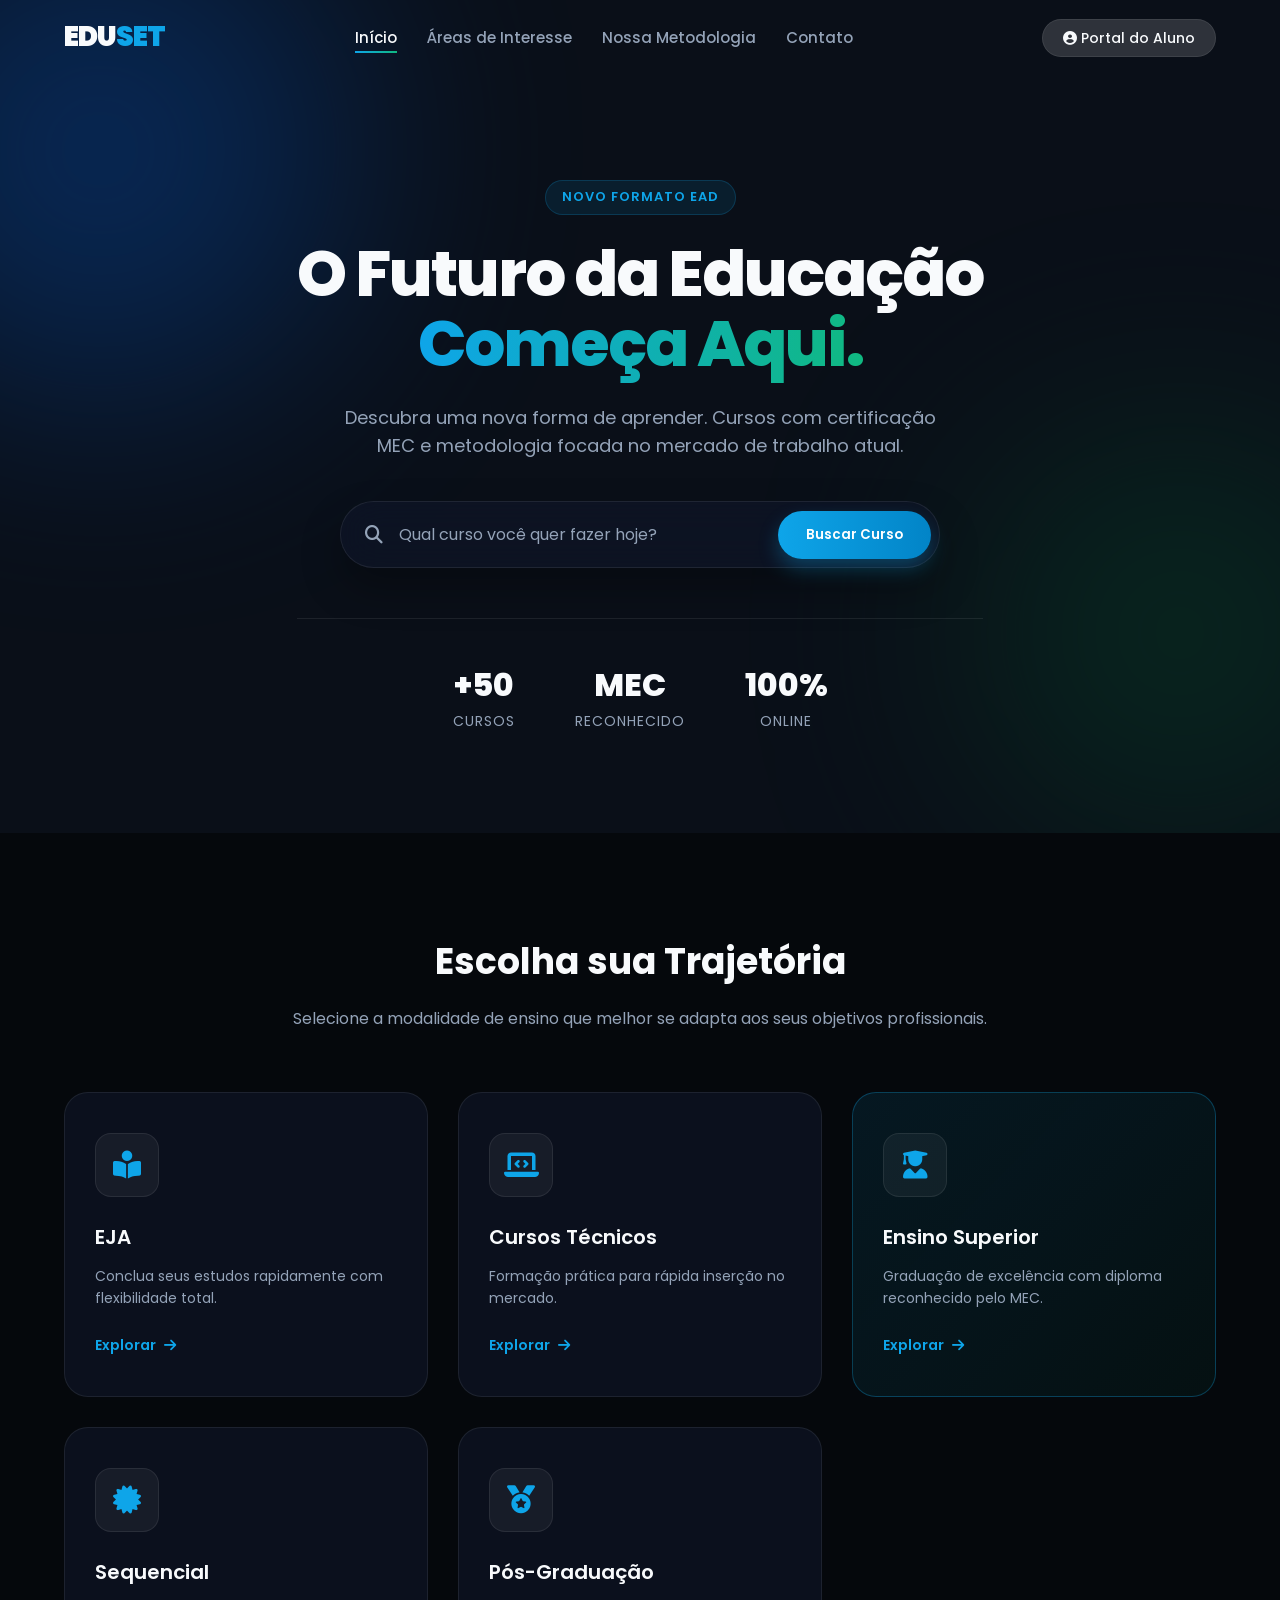
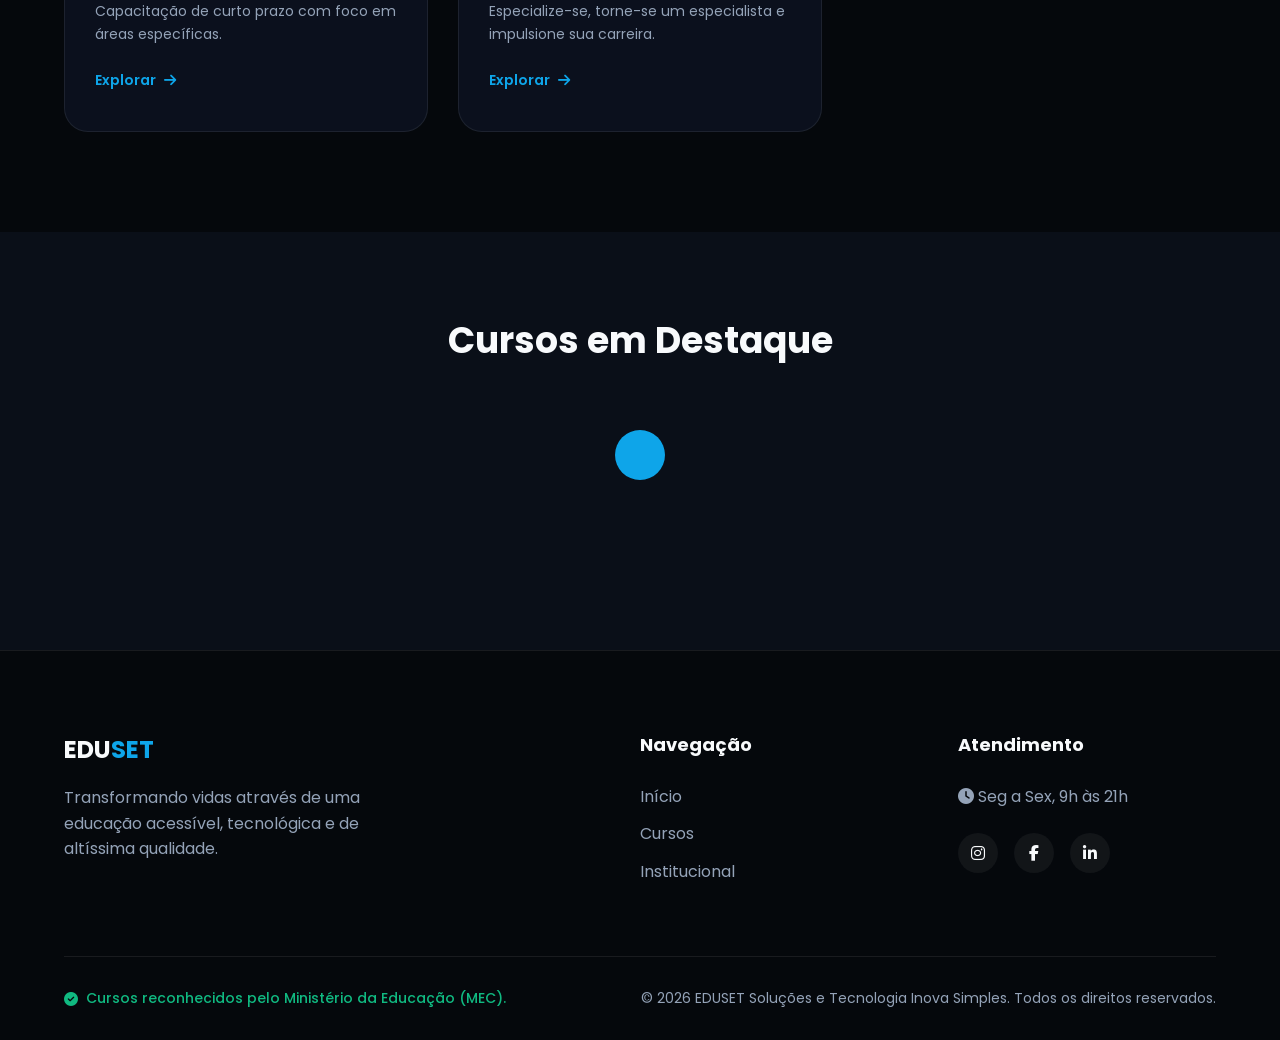
==== commit e4245a4e: "feat: Implement modern dark mode redesign with glassmorphism" ====
--- a/index.html
+++ b/index.html
@@ -3,171 +3,162 @@
 <head>
     <meta charset="UTF-8">
     <meta name="viewport" content="width=device-width, initial-scale=1.0">
-    <title>Inicio - EDUSET</title>
+    <title>EDUSET - Educação do Futuro</title>
     
-    <!-- Fontes do site original -->
+    <!-- Poppins Font for Modern Look -->
     <link rel="preconnect" href="https://fonts.googleapis.com">
     <link rel="preconnect" href="https://fonts.gstatic.com" crossorigin>
-    <link href="https://fonts.googleapis.com/css2?family=Roboto:wght@300;400;500;700;900&display=swap" rel="stylesheet">
+    <link href="https://fonts.googleapis.com/css2?family=Poppins:wght@300;400;500;600;700;800;900&display=swap" rel="stylesheet">
     
-    <link rel="stylesheet" href="style.css?v=3">
+    <!-- Cache buster -->
+    <link rel="stylesheet" href="style.css?v=4">
     <link rel="stylesheet" href="https://cdnjs.cloudflare.com/ajax/libs/font-awesome/6.4.0/css/all.min.css">
 </head>
-<body>
+<body class="dark-theme">
 
-    <!-- Top Bar idêntica ao original -->
-    <div class="top-bar">
-        <div class="container top-bar-content">
-            <span class="top-bar-text">Garanta um desconto especial</span>
-            <a href="#newsletter" class="top-bar-btn">Inscreva-se para novidades</a>
-        </div>
-    </div>
-
-    <!-- Header Principal -->
-    <header class="main-header">
+    <!-- Header Glassmorphism -->
+    <header class="glass-header" id="main-header">
         <div class="container header-container">
             <div class="logo">
-                <a href="/">EDUSET</a>
-            </div>
-            
-            <div class="search-box">
-                <form action="/buscar" method="get">
-                    <input type="text" name="s" placeholder="Encontre seu curso..." required>
-                    <button type="submit"><i class="fas fa-search"></i></button>
-                </form>
+                <a href="/">EDU<span class="accent-color">SET</span></a>
             </div>
 
-            <nav class="main-menu">
+            <nav class="main-nav">
                 <ul>
-                    <li><a href="#home">Início</a></li>
-                    <li><a href="#areas">Cursos</a></li>
-                    <li><a href="#sobre">Sobre Nós</a></li>
+                    <li><a href="#home" class="active">Início</a></li>
+                    <li><a href="#cursos">Áreas de Interesse</a></li>
+                    <li><a href="#sobre">Nossa Metodologia</a></li>
                     <li><a href="#contato">Contato</a></li>
                 </ul>
             </nav>
-            
-            <button class="mobile-menu-btn" id="mobile-menu-btn">
-                <i class="fas fa-bars"></i>
-            </button>
+
+            <div class="header-actions">
+                <a href="#login" class="btn-login"><i class="fas fa-user-circle"></i> Portal do Aluno</a>
+                <button class="mobile-menu-btn" id="mobile-menu-btn"><i class="fas fa-bars"></i></button>
+            </div>
         </div>
     </header>
 
     <main>
-        <!-- Banner Hero - Apenas a imagem, como no original -->
-        <section id="home" class="hero-section">
-            <img src="https://eduset.com.br/wp-content/uploads/2025/07/capa_promocao_eduset_computador.jpg" alt="Cursos em Alta! Conquiste seu Diploma">
+        <!-- Modern Hero Section -->
+        <section id="home" class="hero-modern">
+            <!-- Background Glow Effects -->
+            <div class="glow-circle glow-blue"></div>
+            <div class="glow-circle glow-green"></div>
+            
+            <div class="container hero-content">
+                <div class="badge">Novo Formato EAD</div>
+                <h1 class="hero-title">O Futuro da Educação<br><span>Começa Aqui.</span></h1>
+                <p class="hero-subtitle">Descubra uma nova forma de aprender. Cursos com certificação MEC e metodologia focada no mercado de trabalho atual.</p>
+                
+                <!-- Search Box integrada no Hero -->
+                <div class="hero-search-box">
+                    <form action="/buscar" method="get">
+                        <i class="fas fa-search search-icon"></i>
+                        <input type="text" name="s" placeholder="Qual curso você quer fazer hoje?" required>
+                        <button type="submit" class="btn-glow">Buscar Curso</button>
+                    </form>
+                </div>
+                
+                <div class="hero-stats">
+                    <div class="stat"><span class="stat-num">+50</span><span class="stat-text">Cursos</span></div>
+                    <div class="stat"><span class="stat-num">MEC</span><span class="stat-text">Reconhecido</span></div>
+                    <div class="stat"><span class="stat-num">100%</span><span class="stat-text">Online</span></div>
+                </div>
+            </div>
         </section>
 
-        <!-- Áreas de Interesse -->
-        <section id="areas" class="areas-section">
+        <!-- Áreas de Interesse (Glass Cards) -->
+        <section id="cursos" class="areas-modern">
             <div class="container">
-                <h2 class="section-title">Escolha sua Área de Interesse</h2>
+                <div class="section-header">
+                    <h2 class="section-title">Escolha sua Trajetória</h2>
+                    <p class="section-desc">Selecione a modalidade de ensino que melhor se adapta aos seus objetivos profissionais.</p>
+                </div>
                 
-                <div class="areas-grid">
-                    <a href="/eja" class="area-card">
-                        <div class="icon-box"><i class="fas fa-book-reader"></i></div>
+                <div class="glass-grid">
+                    <a href="/eja" class="glass-card">
+                        <div class="card-icon"><i class="fas fa-book-reader"></i></div>
                         <h3>EJA</h3>
+                        <p>Conclua seus estudos rapidamente com flexibilidade total.</p>
+                        <span class="card-link">Explorar <i class="fas fa-arrow-right"></i></span>
                     </a>
                     
-                    <a href="/tecnico" class="area-card">
-                        <div class="icon-box"><i class="fas fa-laptop-code"></i></div>
-                        <h3>Técnico</h3>
+                    <a href="/tecnico" class="glass-card">
+                        <div class="card-icon"><i class="fas fa-laptop-code"></i></div>
+                        <h3>Cursos Técnicos</h3>
+                        <p>Formação prática para rápida inserção no mercado.</p>
+                        <span class="card-link">Explorar <i class="fas fa-arrow-right"></i></span>
                     </a>
                     
-                    <a href="/superior" class="area-card">
-                        <div class="icon-box"><i class="fas fa-user-graduate"></i></div>
-                        <h3>Superior</h3>
+                    <a href="/superior" class="glass-card featured-card">
+                        <div class="card-icon"><i class="fas fa-user-graduate"></i></div>
+                        <h3>Ensino Superior</h3>
+                        <p>Graduação de excelência com diploma reconhecido pelo MEC.</p>
+                        <span class="card-link">Explorar <i class="fas fa-arrow-right"></i></span>
                     </a>
                     
-                    <a href="/sequencial" class="area-card">
-                        <div class="icon-box"><i class="fas fa-certificate"></i></div>
+                    <a href="/sequencial" class="glass-card">
+                        <div class="card-icon"><i class="fas fa-certificate"></i></div>
                         <h3>Sequencial</h3>
+                        <p>Capacitação de curto prazo com foco em áreas específicas.</p>
+                        <span class="card-link">Explorar <i class="fas fa-arrow-right"></i></span>
                     </a>
                     
-                    <a href="/pos" class="area-card">
-                        <div class="icon-box"><i class="fas fa-medal"></i></div>
+                    <a href="/pos" class="glass-card">
+                        <div class="card-icon"><i class="fas fa-medal"></i></div>
                         <h3>Pós-Graduação</h3>
+                        <p>Especialize-se, torne-se um especialista e impulsione sua carreira.</p>
+                        <span class="card-link">Explorar <i class="fas fa-arrow-right"></i></span>
                     </a>
                 </div>
             </div>
         </section>
 
-        <!-- Cursos Mais Procurados (Via API) -->
-        <section class="cursos-procurados bg-light">
+        <!-- API Placeholder Area -->
+        <section class="cursos-api-section">
             <div class="container">
-                <h2 class="section-title">Cursos mais procurados</h2>
-                <div id="courses-container" class="courses-grid">
-                    <!-- Preenchido pelo JS -->
-                    <p class="loading"><i class="fas fa-spinner fa-spin"></i> Carregando cursos...</p>
+                <div class="section-header">
+                    <h2 class="section-title">Cursos em Destaque</h2>
+                </div>
+                <div id="courses-container" class="api-grid">
+                    <div class="loader-pulse"></div>
                 </div>
             </div>
         </section>
 
-        <!-- Seção: Acelere seu crescimento -->
-        <section class="crescimento-section">
-            <div class="container">
-                <h2 class="section-title">Acelere seu crescimento pessoal e profissional</h2>
-                <div class="crescimento-grid">
-                    <div class="beneficio-card">
-                        <i class="fas fa-clock"></i>
-                        <h3>Flexibilidade</h3>
-                        <p>Estude no seu tempo e no seu ritmo.</p>
-                    </div>
-                    <div class="beneficio-card">
-                        <i class="fas fa-chalkboard-teacher"></i>
-                        <h3>Qualidade</h3>
-                        <p>Professores altamente qualificados.</p>
-                    </div>
-                    <div class="beneficio-card">
-                        <i class="fas fa-certificate"></i>
-                        <h3>Certificado MEC</h3>
-                        <p>Certificado válido em todo o Brasil.</p>
-                    </div>
-                    <div class="beneficio-card">
-                        <i class="fas fa-wallet"></i>
-                        <h3>Preço Justo</h3>
-                        <p>Mensalidades que cabem no seu bolso.</p>
+    </main>
+
+    <footer class="modern-footer">
+        <div class="container">
+            <div class="footer-top">
+                <div class="footer-brand">
+                    <h2>EDU<span class="accent-color">SET</span></h2>
+                    <p>Transformando vidas através de uma educação acessível, tecnológica e de altíssima qualidade.</p>
+                </div>
+                <div class="footer-links">
+                    <h4>Navegação</h4>
+                    <ul>
+                        <li><a href="#home">Início</a></li>
+                        <li><a href="#cursos">Cursos</a></li>
+                        <li><a href="#sobre">Institucional</a></li>
+                    </ul>
+                </div>
+                <div class="footer-contact">
+                    <h4>Atendimento</h4>
+                    <p><i class="fas fa-clock"></i> Seg a Sex, 9h às 21h</p>
+                    <div class="social-icons">
+                        <a href="#"><i class="fab fa-instagram"></i></a>
+                        <a href="#"><i class="fab fa-facebook-f"></i></a>
+                        <a href="#"><i class="fab fa-linkedin-in"></i></a>
                     </div>
                 </div>
             </div>
-        </section>
-    </main>
-
-    <footer class="main-footer">
-        <div class="container footer-grid">
-            <div class="footer-col">
-                <h2 class="footer-title">Institucional</h2>
-                <ul>
-                    <li><a href="#sobre">Sobre a Eduset</a></li>
-                    <li><a href="#contato">Fale Conosco</a></li>
-                    <li><a href="#termos">Termos de Uso</a></li>
-                </ul>
-            </div>
-            
-            <div class="footer-col">
-                <h2 class="footer-title">Cursos</h2>
-                <ul>
-                    <li><a href="/eja">EJA</a></li>
-                    <li><a href="/tecnico">Cursos Técnicos</a></li>
-                    <li><a href="/superior">Ensino Superior</a></li>
-                    <li><a href="/pos">Pós-Graduação</a></li>
-                </ul>
-            </div>
-            
-            <div class="footer-col">
-                <h2 class="footer-title">Atendimento</h2>
-                <p><strong>Horário de Atendimento:</strong><br>Segunda à Sexta, entre 9h e 21h.</p>
-            </div>
-        </div>
-        
-        <div class="container mec-text">
-            <h2>Reconhecimento MEC</h2>
-            <p>Oferecemos cursos reconhecidos pelo Ministério da Educação (MEC), garantindo aos nossos alunos uma formação de excelência e reconhecida nacionalmente. Estudar em uma instituição reconhecida pelo MEC proporciona segurança e credibilidade, abrindo portas para oportunidades profissionais e acadêmicas. Conte conosco para uma educação de qualidade reconhecida pelo MEC.</p>
-        </div>
-
-        <div class="footer-bottom">
-            <div class="container">
-                <p>Desenvolvido e mantido por: <br><strong>EDUSET SOLUÇÕES E TECNOLOGIA INOVA SIMPLES (I.S.)</strong><br>CNPJ: 58.620.468/0001-69</p>
+            <div class="footer-bottom">
+                <div class="mec-stamp">
+                    <i class="fas fa-check-circle"></i> Cursos reconhecidos pelo Ministério da Educação (MEC).
+                </div>
+                <p>&copy; 2026 EDUSET Soluções e Tecnologia Inova Simples. Todos os direitos reservados.</p>
             </div>
         </div>
     </footer>
--- a/style.css
+++ b/style.css
@@ -1,12 +1,22 @@
 :root {
-    --primary-color: #044cac; /* Azul Eduset */
-    --primary-dark: #022e6b;
-    --secondary-color: #044c2b; /* Verde Eduset */
-    --black: #000000;
-    --text-dark: #333333;
-    --text-light: #666666;
-    --bg-light: #f5f5f5;
-    --white: #ffffff;
+    /* Cores Base do Dark Mode */
+    --bg-dark: #0a0f18;
+    --bg-darker: #05080c;
+    --text-main: #f8fafc;
+    --text-muted: #94a3b8;
+    
+    /* Cores da Logo Eduset (Vibrantes para Dark Mode) */
+    --eduset-blue: #0ea5e9; /* Versão mais vibrante e elétrica do azul */
+    --eduset-blue-dark: #044cac; /* Azul original */
+    --eduset-green: #10b981; /* Versão mais vibrante do verde */
+    --eduset-green-dark: #044c2b; /* Verde original */
+    
+    /* Glassmorphism */
+    --glass-bg: rgba(15, 23, 42, 0.6);
+    --glass-border: rgba(255, 255, 255, 0.08);
+    --glass-highlight: rgba(255, 255, 255, 0.15);
+    
+    --transition: all 0.3s cubic-bezier(0.4, 0, 0.2, 1);
 }
 
 * {
@@ -15,318 +25,489 @@
     box-sizing: border-box;
 }
 
-body {
-    font-family: 'Roboto', sans-serif;
-    color: var(--text-dark);
+body.dark-theme {
+    font-family: 'Poppins', sans-serif;
+    background-color: var(--bg-dark);
+    color: var(--text-main);
     line-height: 1.6;
-    background-color: var(--white);
     overflow-x: hidden;
 }
 
 a {
     text-decoration: none;
     color: inherit;
+    transition: var(--transition);
 }
 
 .container {
-    max-width: 1140px;
+    max-width: 1200px;
     margin: 0 auto;
-    padding: 0 15px;
-}
-
-.bg-light {
-    background-color: var(--bg-light);
-}
-
-/* Top Bar */
-.top-bar {
-    background-color: var(--black);
-    color: var(--white);
+    padding: 0 24px;
+}
+
+.accent-color {
+    color: var(--eduset-blue);
+}
+
+/* =========================================
+   HEADER GLASSMORPHISM
+   ========================================= */
+.glass-header {
+    position: fixed;
+    top: 0; left: 0; width: 100%;
+    z-index: 1000;
+    padding: 15px 0;
+    background: transparent;
+    transition: var(--transition);
+}
+
+.glass-header.scrolled {
+    background: var(--glass-bg);
+    backdrop-filter: blur(16px);
+    -webkit-backdrop-filter: blur(16px);
+    border-bottom: 1px solid var(--glass-border);
+    padding: 10px 0;
+}
+
+.header-container {
+    display: flex;
+    justify-content: space-between;
+    align-items: center;
+}
+
+.logo a {
+    font-size: 28px;
+    font-weight: 900;
+    letter-spacing: -1px;
+}
+
+.main-nav ul {
+    list-style: none;
+    display: flex;
+    gap: 30px;
+}
+
+.main-nav a {
+    font-weight: 500;
+    font-size: 15px;
+    color: var(--text-muted);
+    position: relative;
+}
+
+.main-nav a:hover, .main-nav a.active {
+    color: var(--text-main);
+}
+
+.main-nav a::after {
+    content: '';
+    position: absolute;
+    bottom: -5px; left: 0;
+    width: 0%;
+    height: 2px;
+    background: linear-gradient(90deg, var(--eduset-blue), var(--eduset-green));
+    transition: var(--transition);
+}
+
+.main-nav a:hover::after, .main-nav a.active::after {
+    width: 100%;
+}
+
+.btn-login {
+    background: var(--glass-highlight);
+    border: 1px solid var(--glass-border);
+    padding: 8px 20px;
+    border-radius: 50px;
+    font-weight: 500;
     font-size: 14px;
-    padding: 10px 0;
-}
-
-.top-bar-content {
-    display: flex;
-    justify-content: space-between;
-    align-items: center;
-}
-
-.top-bar-btn {
-    background-color: var(--white);
-    color: var(--black);
-    padding: 5px 15px;
-    border-radius: 4px;
-    font-weight: 500;
-}
-
-/* Header */
-.main-header {
-    background-color: var(--primary-color);
-    color: var(--white);
-    padding: 20px 0;
-}
-
-.header-container {
-    display: flex;
-    justify-content: space-between;
-    align-items: center;
-    flex-wrap: wrap;
-}
-
-.logo a {
-    font-size: 32px;
-    font-weight: 900;
-    color: #6ec1e4; /* Light blue based on screenshot */
-}
-
-.search-box form {
-    display: flex;
-    background-color: var(--white);
-    border-radius: 4px;
-    overflow: hidden;
-}
-
-.search-box input {
-    border: none;
-    padding: 10px 15px;
-    width: 250px;
-    outline: none;
-}
-
-.search-box button {
-    background-color: var(--white);
-    border: none;
-    padding: 10px 15px;
-    color: var(--text-dark);
-    cursor: pointer;
-}
-
-.main-menu ul {
-    list-style: none;
-    display: flex;
-    gap: 20px;
-}
-
-.main-menu a {
-    color: var(--white);
-    font-weight: 500;
-}
-
-.main-menu a:hover {
-    color: #6ec1e4;
+}
+
+.btn-login:hover {
+    background: var(--eduset-blue);
+    border-color: var(--eduset-blue);
 }
 
 .mobile-menu-btn {
     display: none;
+    background: none;
+    border: none;
+    color: var(--text-main);
+    font-size: 24px;
+}
+
+/* =========================================
+   HERO MODERN
+   ========================================= */
+.hero-modern {
+    position: relative;
+    padding: 180px 0 100px;
+    min-height: 90vh;
+    display: flex;
+    align-items: center;
+    overflow: hidden;
+}
+
+.glow-circle {
+    position: absolute;
+    border-radius: 50%;
+    filter: blur(120px);
+    opacity: 0.4;
+    z-index: -1;
+}
+
+.glow-blue {
+    width: 500px; height: 500px;
+    background: var(--eduset-blue-dark);
+    top: -100px; left: -150px;
+}
+
+.glow-green {
+    width: 400px; height: 400px;
+    background: var(--eduset-green-dark);
+    bottom: 0; right: -100px;
+}
+
+.hero-content {
+    text-align: center;
+    position: relative;
+    z-index: 1;
+    max-width: 900px;
+}
+
+.badge {
+    display: inline-block;
+    padding: 6px 16px;
+    background: rgba(14, 165, 233, 0.1);
+    color: var(--eduset-blue);
+    border: 1px solid rgba(14, 165, 233, 0.2);
+    border-radius: 50px;
+    font-size: 13px;
+    font-weight: 600;
+    text-transform: uppercase;
+    letter-spacing: 1px;
+    margin-bottom: 24px;
+}
+
+.hero-title {
+    font-size: 64px;
+    font-weight: 800;
+    line-height: 1.1;
+    letter-spacing: -2px;
+    margin-bottom: 24px;
+}
+
+.hero-title span {
+    background: linear-gradient(90deg, var(--eduset-blue), var(--eduset-green));
+    -webkit-background-clip: text;
+    -webkit-text-fill-color: transparent;
+}
+
+.hero-subtitle {
+    font-size: 18px;
+    color: var(--text-muted);
+    max-width: 600px;
+    margin: 0 auto 40px;
+}
+
+.hero-search-box form {
+    display: flex;
+    align-items: center;
+    background: var(--glass-bg);
+    backdrop-filter: blur(20px);
+    border: 1px solid var(--glass-border);
+    padding: 8px 8px 8px 24px;
+    border-radius: 50px;
+    max-width: 600px;
+    margin: 0 auto 50px;
+    box-shadow: 0 20px 40px rgba(0,0,0,0.3);
+    transition: var(--transition);
+}
+
+.hero-search-box form:focus-within {
+    border-color: rgba(14, 165, 233, 0.5);
+    box-shadow: 0 0 30px rgba(14, 165, 233, 0.2);
+}
+
+.search-icon {
+    color: var(--text-muted);
+    font-size: 18px;
+}
+
+.hero-search-box input {
+    flex: 1;
     background: transparent;
     border: none;
-    color: var(--white);
-    font-size: 24px;
+    padding: 12px 16px;
+    color: var(--text-main);
+    font-family: 'Poppins', sans-serif;
+    font-size: 16px;
+    outline: none;
+}
+
+.hero-search-box input::placeholder {
+    color: var(--text-muted);
+}
+
+.btn-glow {
+    background: linear-gradient(90deg, var(--eduset-blue), #0284c7);
+    border: none;
+    padding: 14px 28px;
+    border-radius: 50px;
+    color: white;
+    font-weight: 600;
+    font-family: 'Poppins', sans-serif;
     cursor: pointer;
-}
-
-/* Hero Section */
-.hero-section {
-    width: 100%;
-}
-
-.hero-section img {
-    width: 100%;
-    height: auto;
-    display: block;
-}
-
-/* Sections */
+    box-shadow: 0 10px 20px rgba(14, 165, 233, 0.3);
+    transition: var(--transition);
+}
+
+.btn-glow:hover {
+    transform: translateY(-2px);
+    box-shadow: 0 15px 30px rgba(14, 165, 233, 0.5);
+}
+
+.hero-stats {
+    display: flex;
+    justify-content: center;
+    gap: 60px;
+    border-top: 1px solid var(--glass-border);
+    padding-top: 40px;
+}
+
+.stat {
+    display: flex;
+    flex-direction: column;
+}
+
+.stat-num {
+    font-size: 32px;
+    font-weight: 800;
+    color: var(--text-main);
+}
+
+.stat-text {
+    font-size: 14px;
+    color: var(--text-muted);
+    text-transform: uppercase;
+    letter-spacing: 1px;
+}
+
+/* =========================================
+   AREAS DE INTERESSE
+   ========================================= */
+.areas-modern {
+    padding: 100px 0;
+    background-color: var(--bg-darker);
+}
+
+.section-header {
+    text-align: center;
+    margin-bottom: 60px;
+}
+
 .section-title {
-    text-align: center;
-    color: var(--text-dark);
-    font-size: 32px;
+    font-size: 36px;
     font-weight: 700;
-    margin-bottom: 40px;
-}
-
-/* Áreas de Interesse */
-.areas-section {
-    padding: 60px 0;
-}
-
-.areas-grid {
-    display: grid;
-    grid-template-columns: repeat(auto-fit, minmax(180px, 1fr));
-    gap: 30px;
-}
-
-.area-card {
-    text-align: center;
-}
-
-.area-card .icon-box {
-    width: 80px;
-    height: 80px;
-    background-color: var(--secondary-color);
-    color: var(--white);
-    border-radius: 50%;
-    display: flex;
-    align-items: center;
-    justify-content: center;
-    font-size: 32px;
-    margin: 0 auto 15px;
-    transition: transform 0.3s;
-}
-
-.area-card:hover .icon-box {
-    transform: scale(1.1);
-    background-color: var(--primary-color);
-}
-
-.area-card h3 {
-    color: var(--primary-color);
-    font-size: 18px;
-}
-
-/* Cursos Procurados */
-.cursos-procurados {
-    padding: 60px 0;
-}
-
-.courses-grid {
+    margin-bottom: 16px;
+}
+
+.section-desc {
+    color: var(--text-muted);
+    font-size: 16px;
+}
+
+.glass-grid {
     display: grid;
     grid-template-columns: repeat(auto-fit, minmax(280px, 1fr));
-    gap: 20px;
-}
-
-.course-card {
-    background: var(--white);
-    border: 1px solid #ddd;
-    border-radius: 8px;
-    padding: 20px;
-    text-align: center;
-}
-
-.course-card img {
-    width: 100%;
-    height: 200px;
-    object-fit: cover;
-    border-radius: 4px;
-    margin-bottom: 15px;
-}
-
-.course-card h3 {
-    color: var(--primary-color);
-    margin-bottom: 10px;
-}
-
-/* Crescimento Section */
-.crescimento-section {
-    padding: 60px 0;
-}
-
-.crescimento-grid {
+    gap: 30px;
+}
+
+.glass-card {
+    background: var(--glass-bg);
+    border: 1px solid var(--glass-border);
+    padding: 40px 30px;
+    border-radius: 24px;
+    transition: var(--transition);
+    position: relative;
+    overflow: hidden;
+}
+
+.glass-card::before {
+    content: '';
+    position: absolute;
+    top: 0; left: 0;
+    width: 100%; height: 100%;
+    background: linear-gradient(135deg, rgba(255,255,255,0.05) 0%, transparent 100%);
+    opacity: 0;
+    transition: var(--transition);
+}
+
+.glass-card:hover {
+    transform: translateY(-10px);
+    border-color: rgba(14, 165, 233, 0.3);
+    box-shadow: 0 20px 40px rgba(0,0,0,0.5), 0 0 40px rgba(14, 165, 233, 0.1);
+}
+
+.glass-card:hover::before {
+    opacity: 1;
+}
+
+.featured-card {
+    background: linear-gradient(135deg, rgba(14, 165, 233, 0.1), rgba(16, 185, 129, 0.05));
+    border-color: rgba(14, 165, 233, 0.3);
+}
+
+.card-icon {
+    width: 64px; height: 64px;
+    background: rgba(255,255,255,0.05);
+    border: 1px solid var(--glass-border);
+    border-radius: 16px;
+    display: flex;
+    align-items: center;
+    justify-content: center;
+    font-size: 28px;
+    color: var(--eduset-blue);
+    margin-bottom: 24px;
+}
+
+.glass-card h3 {
+    font-size: 20px;
+    font-weight: 600;
+    margin-bottom: 12px;
+}
+
+.glass-card p {
+    color: var(--text-muted);
+    font-size: 14px;
+    margin-bottom: 24px;
+}
+
+.card-link {
+    color: var(--eduset-blue);
+    font-size: 14px;
+    font-weight: 600;
+    display: flex;
+    align-items: center;
+    gap: 8px;
+}
+
+.glass-card:hover .card-link {
+    color: var(--eduset-green);
+}
+
+/* =========================================
+   API PLACEHOLDER & SPINNER
+   ========================================= */
+.cursos-api-section {
+    padding: 80px 0 120px;
+    background: var(--bg-dark);
+}
+
+.loader-pulse {
+    width: 50px; height: 50px;
+    border-radius: 50%;
+    background: var(--eduset-blue);
+    margin: 50px auto;
+    animation: pulse 1.5s infinite ease-in-out;
+}
+
+@keyframes pulse {
+    0% { transform: scale(0.8); opacity: 0.5; }
+    50% { transform: scale(1.2); opacity: 1; }
+    100% { transform: scale(0.8); opacity: 0.5; }
+}
+
+/* =========================================
+   MODERN FOOTER
+   ========================================= */
+.modern-footer {
+    border-top: 1px solid var(--glass-border);
+    background: var(--bg-darker);
+    padding: 80px 0 0;
+}
+
+.footer-top {
     display: grid;
-    grid-template-columns: repeat(auto-fit, minmax(220px, 1fr));
-    gap: 30px;
-}
-
-.beneficio-card {
-    text-align: center;
-    padding: 30px 20px;
-    border: 1px solid #eee;
-    border-radius: 8px;
-}
-
-.beneficio-card i {
-    font-size: 40px;
-    color: var(--secondary-color);
-    margin-bottom: 15px;
-}
-
-.beneficio-card h3 {
-    color: var(--primary-color);
-    margin-bottom: 10px;
-}
-
-/* Footer */
-.main-footer {
-    background-color: #f9f9f9;
-    border-top: 1px solid #ddd;
-    padding: 60px 0 0;
-}
-
-.footer-grid {
-    display: grid;
-    grid-template-columns: repeat(auto-fit, minmax(250px, 1fr));
-    gap: 40px;
-    margin-bottom: 40px;
-}
-
-.footer-title {
-    color: var(--primary-color);
-    font-size: 20px;
-    margin-bottom: 20px;
-}
-
-.footer-col ul {
+    grid-template-columns: 2fr 1fr 1fr;
+    gap: 60px;
+    margin-bottom: 60px;
+}
+
+.footer-brand p {
+    color: var(--text-muted);
+    margin-top: 16px;
+    max-width: 300px;
+}
+
+.footer-links h4, .footer-contact h4 {
+    font-size: 18px;
+    margin-bottom: 24px;
+}
+
+.footer-links ul {
     list-style: none;
 }
 
-.footer-col ul li {
-    margin-bottom: 10px;
-}
-
-.footer-col ul li a {
-    color: var(--text-light);
-}
-
-.footer-col ul li a:hover {
-    color: var(--primary-color);
-}
-
-.footer-col p {
-    color: var(--text-light);
-}
-
-.mec-text {
-    background-color: var(--white);
-    padding: 30px;
-    border-radius: 8px;
-    margin-bottom: 40px;
-    border: 1px solid #eee;
-}
-
-.mec-text h2 {
-    color: var(--primary-color);
-    font-size: 20px;
-    margin-bottom: 15px;
-}
-
-.mec-text p {
-    color: var(--text-light);
+.footer-links li { margin-bottom: 12px; }
+.footer-links a { color: var(--text-muted); }
+.footer-links a:hover { color: var(--eduset-blue); }
+
+.footer-contact p { color: var(--text-muted); }
+
+.social-icons {
+    display: flex;
+    gap: 16px;
+    margin-top: 24px;
+}
+
+.social-icons a {
+    width: 40px; height: 40px;
+    border-radius: 50%;
+    background: rgba(255,255,255,0.05);
+    display: flex;
+    align-items: center;
+    justify-content: center;
+    color: var(--text-main);
+}
+
+.social-icons a:hover {
+    background: var(--eduset-blue);
+    transform: translateY(-3px);
+}
+
+.footer-bottom {
+    padding: 30px 0;
+    border-top: 1px solid var(--glass-border);
+    display: flex;
+    justify-content: space-between;
+    align-items: center;
+    color: var(--text-muted);
     font-size: 14px;
 }
 
-.footer-bottom {
-    background-color: var(--primary-color);
-    color: var(--white);
-    padding: 20px 0;
-    text-align: center;
-    font-size: 14px;
-}
-
-/* Responsive */
+.mec-stamp {
+    display: flex;
+    align-items: center;
+    gap: 8px;
+    color: var(--eduset-green);
+    font-weight: 500;
+}
+
+/* =========================================
+   RESPONSIVE
+   ========================================= */
+@media (max-width: 992px) {
+    .main-nav, .btn-login { display: none; }
+    .mobile-menu-btn { display: block; }
+    .hero-title { font-size: 48px; }
+    .hero-stats { gap: 30px; }
+    .footer-top { grid-template-columns: 1fr; gap: 40px; }
+    .footer-bottom { flex-direction: column; gap: 20px; text-align: center; }
+}
+
 @media (max-width: 768px) {
-    .header-container {
-        flex-direction: column;
-        gap: 15px;
-    }
-    .main-menu ul {
-        flex-direction: column;
-        align-items: center;
-        gap: 10px;
-    }
-    .top-bar-content {
-        flex-direction: column;
-        gap: 10px;
-        text-align: center;
-    }
-}
+    .hero-title { font-size: 36px; }
+    .hero-search-box form { flex-direction: column; border-radius: 20px; padding: 15px; }
+    .hero-search-box input { width: 100%; margin: 10px 0; text-align: center; }
+    .btn-glow { width: 100%; }
+    .hero-stats { flex-direction: column; }
+}
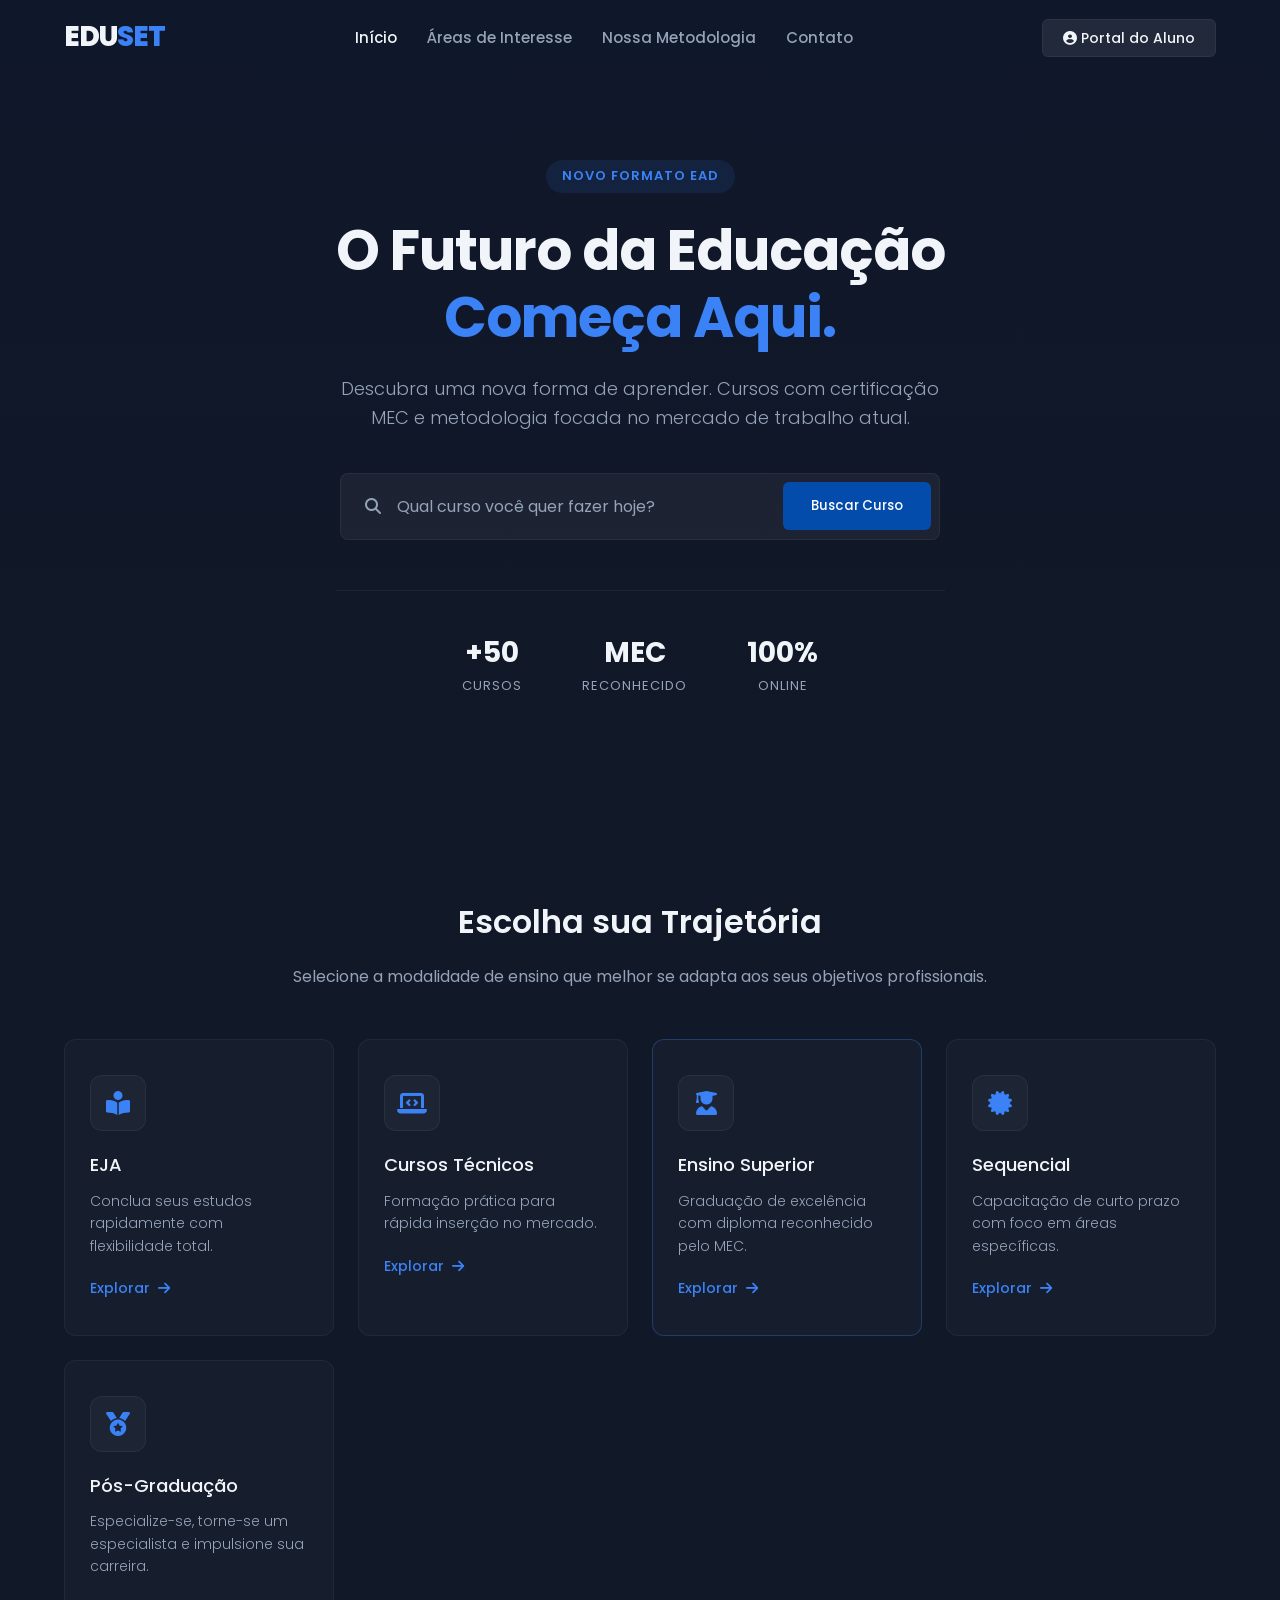
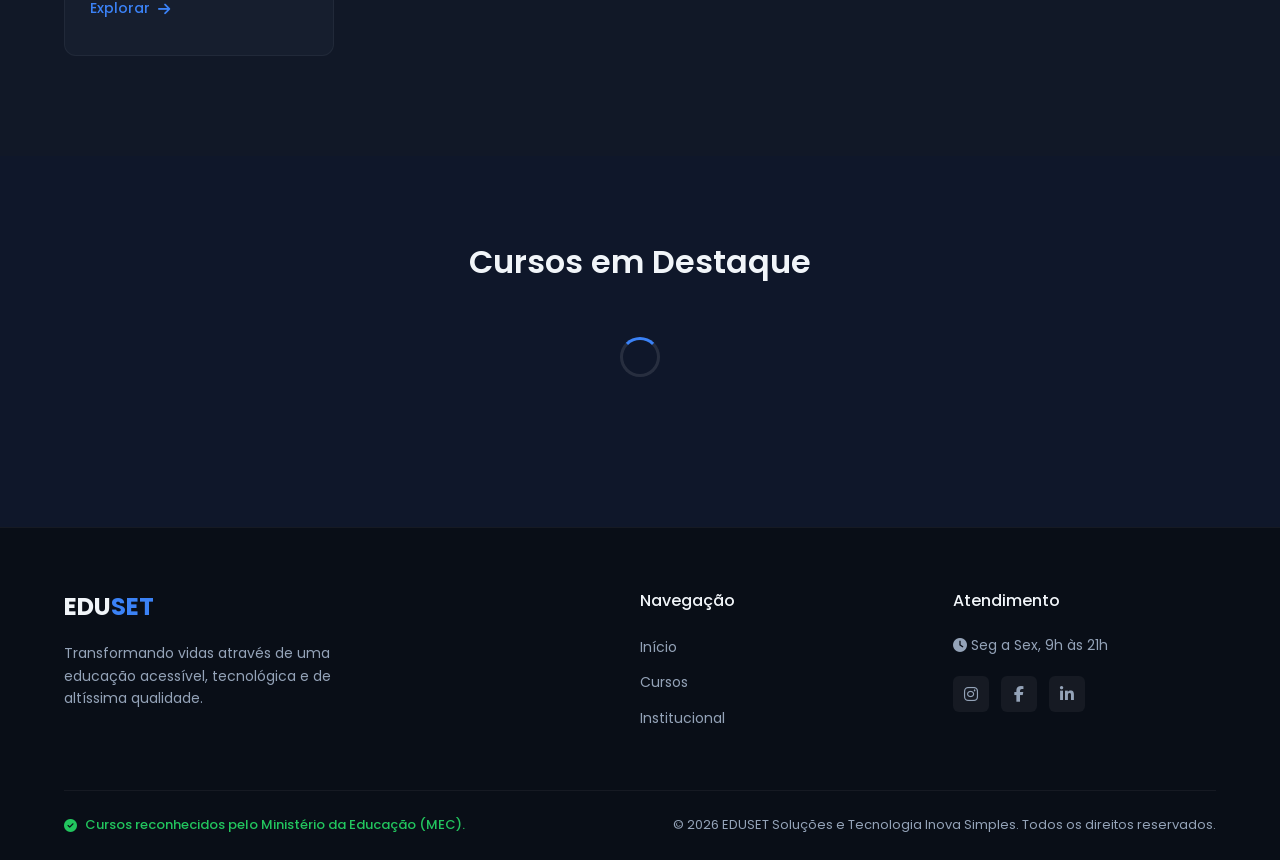
==== commit a0be5143: "style: Refine modern design to be more professional and less neon" ====
--- a/index.html
+++ b/index.html
@@ -11,7 +11,7 @@
     <link href="https://fonts.googleapis.com/css2?family=Poppins:wght@300;400;500;600;700;800;900&display=swap" rel="stylesheet">
     
     <!-- Cache buster -->
-    <link rel="stylesheet" href="style.css?v=4">
+    <link rel="stylesheet" href="style.css?v=5">
     <link rel="stylesheet" href="https://cdnjs.cloudflare.com/ajax/libs/font-awesome/6.4.0/css/all.min.css">
 </head>
 <body class="dark-theme">
--- a/style.css
+++ b/style.css
@@ -1,20 +1,20 @@
 :root {
-    /* Cores Base do Dark Mode */
-    --bg-dark: #0a0f18;
-    --bg-darker: #05080c;
-    --text-main: #f8fafc;
+    /* Cores Base do Dark Mode - Tons mais suaves e menos contrastantes */
+    --bg-dark: #111827;
+    --bg-darker: #0f172a;
+    --text-main: #f1f5f9;
     --text-muted: #94a3b8;
     
-    /* Cores da Logo Eduset (Vibrantes para Dark Mode) */
-    --eduset-blue: #0ea5e9; /* Versão mais vibrante e elétrica do azul */
-    --eduset-blue-dark: #044cac; /* Azul original */
-    --eduset-green: #10b981; /* Versão mais vibrante do verde */
-    --eduset-green-dark: #044c2b; /* Verde original */
+    /* Cores da Logo Eduset (Ajustadas para Dark Mode - Sem Neon) */
+    --eduset-blue: #3b82f6; /* Azul moderno, mas suave e corporativo */
+    --eduset-blue-dark: #044cac; /* Azul original Eduset */
+    --eduset-green: #22c55e; /* Verde suave */
+    --eduset-green-dark: #044c2b; /* Verde original Eduset */
     
-    /* Glassmorphism */
-    --glass-bg: rgba(15, 23, 42, 0.6);
-    --glass-border: rgba(255, 255, 255, 0.08);
-    --glass-highlight: rgba(255, 255, 255, 0.15);
+    /* Glassmorphism - Mais opaco, menos brilhante */
+    --glass-bg: rgba(30, 41, 59, 0.7);
+    --glass-border: rgba(255, 255, 255, 0.05);
+    --glass-highlight: rgba(255, 255, 255, 0.08);
     
     --transition: all 0.3s cubic-bezier(0.4, 0, 0.2, 1);
 }
@@ -62,9 +62,9 @@
 }
 
 .glass-header.scrolled {
-    background: var(--glass-bg);
-    backdrop-filter: blur(16px);
-    -webkit-backdrop-filter: blur(16px);
+    background: rgba(15, 23, 42, 0.9); /* Menos vidro, mais sólido */
+    backdrop-filter: blur(10px);
+    -webkit-backdrop-filter: blur(10px);
     border-bottom: 1px solid var(--glass-border);
     padding: 10px 0;
 }
@@ -77,7 +77,7 @@
 
 .logo a {
     font-size: 28px;
-    font-weight: 900;
+    font-weight: 800;
     letter-spacing: -1px;
 }
 
@@ -91,39 +91,24 @@
     font-weight: 500;
     font-size: 15px;
     color: var(--text-muted);
-    position: relative;
 }
 
 .main-nav a:hover, .main-nav a.active {
     color: var(--text-main);
-}
-
-.main-nav a::after {
-    content: '';
-    position: absolute;
-    bottom: -5px; left: 0;
-    width: 0%;
-    height: 2px;
-    background: linear-gradient(90deg, var(--eduset-blue), var(--eduset-green));
-    transition: var(--transition);
-}
-
-.main-nav a:hover::after, .main-nav a.active::after {
-    width: 100%;
 }
 
 .btn-login {
     background: var(--glass-highlight);
     border: 1px solid var(--glass-border);
     padding: 8px 20px;
-    border-radius: 50px;
+    border-radius: 6px; /* Bordas menos arredondadas = visual mais corporativo */
     font-weight: 500;
     font-size: 14px;
 }
 
 .btn-login:hover {
-    background: var(--eduset-blue);
-    border-color: var(--eduset-blue);
+    background: var(--eduset-blue-dark);
+    border-color: var(--eduset-blue-dark);
 }
 
 .mobile-menu-btn {
@@ -135,35 +120,20 @@
 }
 
 /* =========================================
-   HERO MODERN
+   HERO MODERN (SEM NEON)
    ========================================= */
 .hero-modern {
     position: relative;
-    padding: 180px 0 100px;
-    min-height: 90vh;
-    display: flex;
-    align-items: center;
-    overflow: hidden;
-}
-
+    padding: 160px 0 100px;
+    min-height: 80vh;
+    display: flex;
+    align-items: center;
+    background: linear-gradient(180deg, var(--bg-darker) 0%, var(--bg-dark) 100%);
+}
+
+/* Removidos os glows agressivos (glow-circle) que estavam no HTML */
 .glow-circle {
-    position: absolute;
-    border-radius: 50%;
-    filter: blur(120px);
-    opacity: 0.4;
-    z-index: -1;
-}
-
-.glow-blue {
-    width: 500px; height: 500px;
-    background: var(--eduset-blue-dark);
-    top: -100px; left: -150px;
-}
-
-.glow-green {
-    width: 400px; height: 400px;
-    background: var(--eduset-green-dark);
-    bottom: 0; right: -100px;
+    display: none; /* Esconde completamente as luzes neon de fundo */
 }
 
 .hero-content {
@@ -176,9 +146,8 @@
 .badge {
     display: inline-block;
     padding: 6px 16px;
-    background: rgba(14, 165, 233, 0.1);
+    background: rgba(59, 130, 246, 0.1);
     color: var(--eduset-blue);
-    border: 1px solid rgba(14, 165, 233, 0.2);
     border-radius: 50px;
     font-size: 13px;
     font-weight: 600;
@@ -188,17 +157,15 @@
 }
 
 .hero-title {
-    font-size: 64px;
-    font-weight: 800;
-    line-height: 1.1;
-    letter-spacing: -2px;
+    font-size: 56px; /* Levemente menor e mais elegante */
+    font-weight: 700;
+    line-height: 1.2;
+    letter-spacing: -1px;
     margin-bottom: 24px;
 }
 
 .hero-title span {
-    background: linear-gradient(90deg, var(--eduset-blue), var(--eduset-green));
-    -webkit-background-clip: text;
-    -webkit-text-fill-color: transparent;
+    color: var(--eduset-blue); /* Cor sólida, sem gradiente exagerado */
 }
 
 .hero-subtitle {
@@ -206,30 +173,29 @@
     color: var(--text-muted);
     max-width: 600px;
     margin: 0 auto 40px;
+    font-weight: 300;
 }
 
 .hero-search-box form {
     display: flex;
     align-items: center;
-    background: var(--glass-bg);
-    backdrop-filter: blur(20px);
+    background: rgba(255, 255, 255, 0.05); /* Fundo sólido e leve */
     border: 1px solid var(--glass-border);
     padding: 8px 8px 8px 24px;
-    border-radius: 50px;
+    border-radius: 8px; /* Mais corporativo */
     max-width: 600px;
     margin: 0 auto 50px;
-    box-shadow: 0 20px 40px rgba(0,0,0,0.3);
     transition: var(--transition);
 }
 
 .hero-search-box form:focus-within {
-    border-color: rgba(14, 165, 233, 0.5);
-    box-shadow: 0 0 30px rgba(14, 165, 233, 0.2);
+    border-color: rgba(59, 130, 246, 0.4);
+    background: rgba(255, 255, 255, 0.08);
 }
 
 .search-icon {
     color: var(--text-muted);
-    font-size: 18px;
+    font-size: 16px;
 }
 
 .hero-search-box input {
@@ -248,28 +214,26 @@
 }
 
 .btn-glow {
-    background: linear-gradient(90deg, var(--eduset-blue), #0284c7);
+    background: var(--eduset-blue-dark); /* Cor sólida elegante original */
     border: none;
     padding: 14px 28px;
-    border-radius: 50px;
+    border-radius: 6px;
     color: white;
-    font-weight: 600;
+    font-weight: 500;
     font-family: 'Poppins', sans-serif;
     cursor: pointer;
-    box-shadow: 0 10px 20px rgba(14, 165, 233, 0.3);
     transition: var(--transition);
 }
 
 .btn-glow:hover {
-    transform: translateY(-2px);
-    box-shadow: 0 15px 30px rgba(14, 165, 233, 0.5);
+    background: var(--eduset-blue);
 }
 
 .hero-stats {
     display: flex;
     justify-content: center;
     gap: 60px;
-    border-top: 1px solid var(--glass-border);
+    border-top: 1px solid rgba(255, 255, 255, 0.05);
     padding-top: 40px;
 }
 
@@ -279,13 +243,13 @@
 }
 
 .stat-num {
-    font-size: 32px;
-    font-weight: 800;
+    font-size: 28px;
+    font-weight: 700;
     color: var(--text-main);
 }
 
 .stat-text {
-    font-size: 14px;
+    font-size: 13px;
     color: var(--text-muted);
     text-transform: uppercase;
     letter-spacing: 1px;
@@ -296,17 +260,17 @@
    ========================================= */
 .areas-modern {
     padding: 100px 0;
-    background-color: var(--bg-darker);
+    background-color: var(--bg-dark);
 }
 
 .section-header {
     text-align: center;
-    margin-bottom: 60px;
+    margin-bottom: 50px;
 }
 
 .section-title {
-    font-size: 36px;
-    font-weight: 700;
+    font-size: 32px;
+    font-weight: 600;
     margin-bottom: 16px;
 }
 
@@ -317,74 +281,59 @@
 
 .glass-grid {
     display: grid;
-    grid-template-columns: repeat(auto-fit, minmax(280px, 1fr));
-    gap: 30px;
+    grid-template-columns: repeat(auto-fit, minmax(260px, 1fr));
+    gap: 24px;
 }
 
 .glass-card {
-    background: var(--glass-bg);
-    border: 1px solid var(--glass-border);
-    padding: 40px 30px;
-    border-radius: 24px;
+    background: rgba(30, 41, 59, 0.4);
+    border: 1px solid rgba(255, 255, 255, 0.05);
+    padding: 35px 25px;
+    border-radius: 12px;
     transition: var(--transition);
-    position: relative;
-    overflow: hidden;
-}
-
-.glass-card::before {
-    content: '';
-    position: absolute;
-    top: 0; left: 0;
-    width: 100%; height: 100%;
-    background: linear-gradient(135deg, rgba(255,255,255,0.05) 0%, transparent 100%);
-    opacity: 0;
-    transition: var(--transition);
 }
 
 .glass-card:hover {
-    transform: translateY(-10px);
-    border-color: rgba(14, 165, 233, 0.3);
-    box-shadow: 0 20px 40px rgba(0,0,0,0.5), 0 0 40px rgba(14, 165, 233, 0.1);
-}
-
-.glass-card:hover::before {
-    opacity: 1;
+    transform: translateY(-5px);
+    background: rgba(30, 41, 59, 0.8);
+    border-color: rgba(255, 255, 255, 0.1);
+    /* Sem sombras neon agressivas */
 }
 
 .featured-card {
-    background: linear-gradient(135deg, rgba(14, 165, 233, 0.1), rgba(16, 185, 129, 0.05));
-    border-color: rgba(14, 165, 233, 0.3);
+    border-color: rgba(59, 130, 246, 0.3);
 }
 
 .card-icon {
-    width: 64px; height: 64px;
-    background: rgba(255,255,255,0.05);
-    border: 1px solid var(--glass-border);
-    border-radius: 16px;
+    width: 56px; height: 56px;
+    background: rgba(255, 255, 255, 0.03);
+    border: 1px solid rgba(255, 255, 255, 0.05);
+    border-radius: 12px;
     display: flex;
     align-items: center;
     justify-content: center;
-    font-size: 28px;
+    font-size: 24px;
     color: var(--eduset-blue);
-    margin-bottom: 24px;
+    margin-bottom: 20px;
 }
 
 .glass-card h3 {
-    font-size: 20px;
-    font-weight: 600;
-    margin-bottom: 12px;
+    font-size: 18px;
+    font-weight: 500;
+    margin-bottom: 10px;
 }
 
 .glass-card p {
     color: var(--text-muted);
     font-size: 14px;
-    margin-bottom: 24px;
+    margin-bottom: 20px;
+    font-weight: 300;
 }
 
 .card-link {
     color: var(--eduset-blue);
     font-size: 14px;
-    font-weight: 600;
+    font-weight: 500;
     display: flex;
     align-items: center;
     gap: 8px;
@@ -398,90 +347,91 @@
    API PLACEHOLDER & SPINNER
    ========================================= */
 .cursos-api-section {
-    padding: 80px 0 120px;
-    background: var(--bg-dark);
+    padding: 80px 0 100px;
+    background: var(--bg-darker);
 }
 
 .loader-pulse {
-    width: 50px; height: 50px;
+    width: 40px; height: 40px;
     border-radius: 50%;
-    background: var(--eduset-blue);
+    border: 3px solid rgba(255, 255, 255, 0.1);
+    border-top-color: var(--eduset-blue);
     margin: 50px auto;
-    animation: pulse 1.5s infinite ease-in-out;
-}
-
-@keyframes pulse {
-    0% { transform: scale(0.8); opacity: 0.5; }
-    50% { transform: scale(1.2); opacity: 1; }
-    100% { transform: scale(0.8); opacity: 0.5; }
+    animation: spin 1s linear infinite;
+}
+
+@keyframes spin {
+    to { transform: rotate(360deg); }
 }
 
 /* =========================================
    MODERN FOOTER
    ========================================= */
 .modern-footer {
-    border-top: 1px solid var(--glass-border);
-    background: var(--bg-darker);
-    padding: 80px 0 0;
+    border-top: 1px solid rgba(255, 255, 255, 0.05);
+    background: #090e17;
+    padding: 60px 0 0;
 }
 
 .footer-top {
     display: grid;
     grid-template-columns: 2fr 1fr 1fr;
-    gap: 60px;
-    margin-bottom: 60px;
+    gap: 50px;
+    margin-bottom: 50px;
 }
 
 .footer-brand p {
     color: var(--text-muted);
     margin-top: 16px;
     max-width: 300px;
+    font-size: 14px;
 }
 
 .footer-links h4, .footer-contact h4 {
-    font-size: 18px;
-    margin-bottom: 24px;
+    font-size: 16px;
+    font-weight: 500;
+    margin-bottom: 20px;
 }
 
 .footer-links ul {
     list-style: none;
 }
 
-.footer-links li { margin-bottom: 12px; }
-.footer-links a { color: var(--text-muted); }
-.footer-links a:hover { color: var(--eduset-blue); }
-
-.footer-contact p { color: var(--text-muted); }
+.footer-links li { margin-bottom: 10px; }
+.footer-links a { color: var(--text-muted); font-size: 14px; }
+.footer-links a:hover { color: var(--text-main); }
+
+.footer-contact p { color: var(--text-muted); font-size: 14px; }
 
 .social-icons {
     display: flex;
-    gap: 16px;
-    margin-top: 24px;
+    gap: 12px;
+    margin-top: 20px;
 }
 
 .social-icons a {
-    width: 40px; height: 40px;
-    border-radius: 50%;
+    width: 36px; height: 36px;
+    border-radius: 6px;
     background: rgba(255,255,255,0.05);
     display: flex;
     align-items: center;
     justify-content: center;
-    color: var(--text-main);
+    color: var(--text-muted);
 }
 
 .social-icons a:hover {
-    background: var(--eduset-blue);
-    transform: translateY(-3px);
+    background: rgba(255,255,255,0.1);
+    color: var(--text-main);
 }
 
 .footer-bottom {
-    padding: 30px 0;
-    border-top: 1px solid var(--glass-border);
+    padding: 24px 0;
+    border-top: 1px solid rgba(255, 255, 255, 0.05);
     display: flex;
     justify-content: space-between;
     align-items: center;
     color: var(--text-muted);
-    font-size: 14px;
+    font-size: 13px;
 }
 
 .mec-stamp {
@@ -498,15 +448,15 @@
 @media (max-width: 992px) {
     .main-nav, .btn-login { display: none; }
     .mobile-menu-btn { display: block; }
-    .hero-title { font-size: 48px; }
+    .hero-title { font-size: 40px; }
     .hero-stats { gap: 30px; }
     .footer-top { grid-template-columns: 1fr; gap: 40px; }
-    .footer-bottom { flex-direction: column; gap: 20px; text-align: center; }
+    .footer-bottom { flex-direction: column; gap: 16px; text-align: center; }
 }
 
 @media (max-width: 768px) {
-    .hero-title { font-size: 36px; }
-    .hero-search-box form { flex-direction: column; border-radius: 20px; padding: 15px; }
+    .hero-title { font-size: 32px; }
+    .hero-search-box form { flex-direction: column; padding: 12px; }
     .hero-search-box input { width: 100%; margin: 10px 0; text-align: center; }
     .btn-glow { width: 100%; }
     .hero-stats { flex-direction: column; }
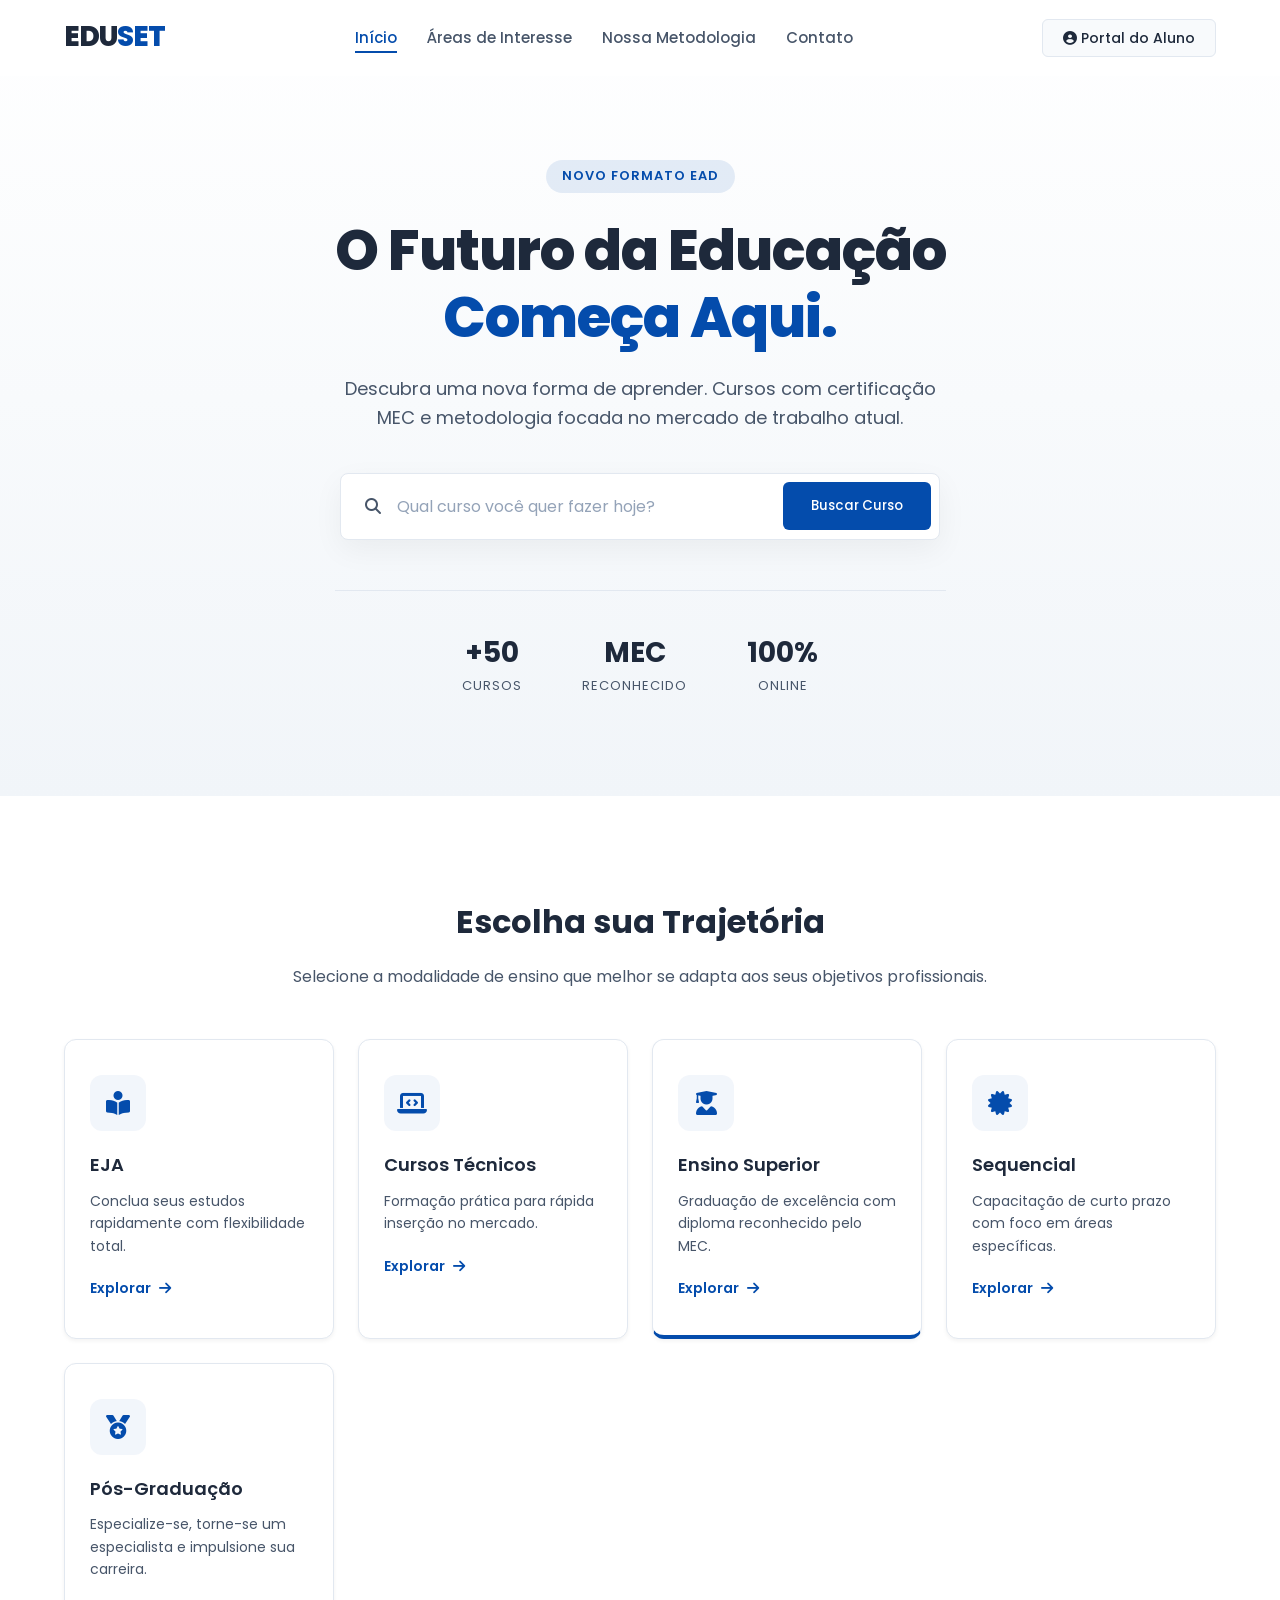
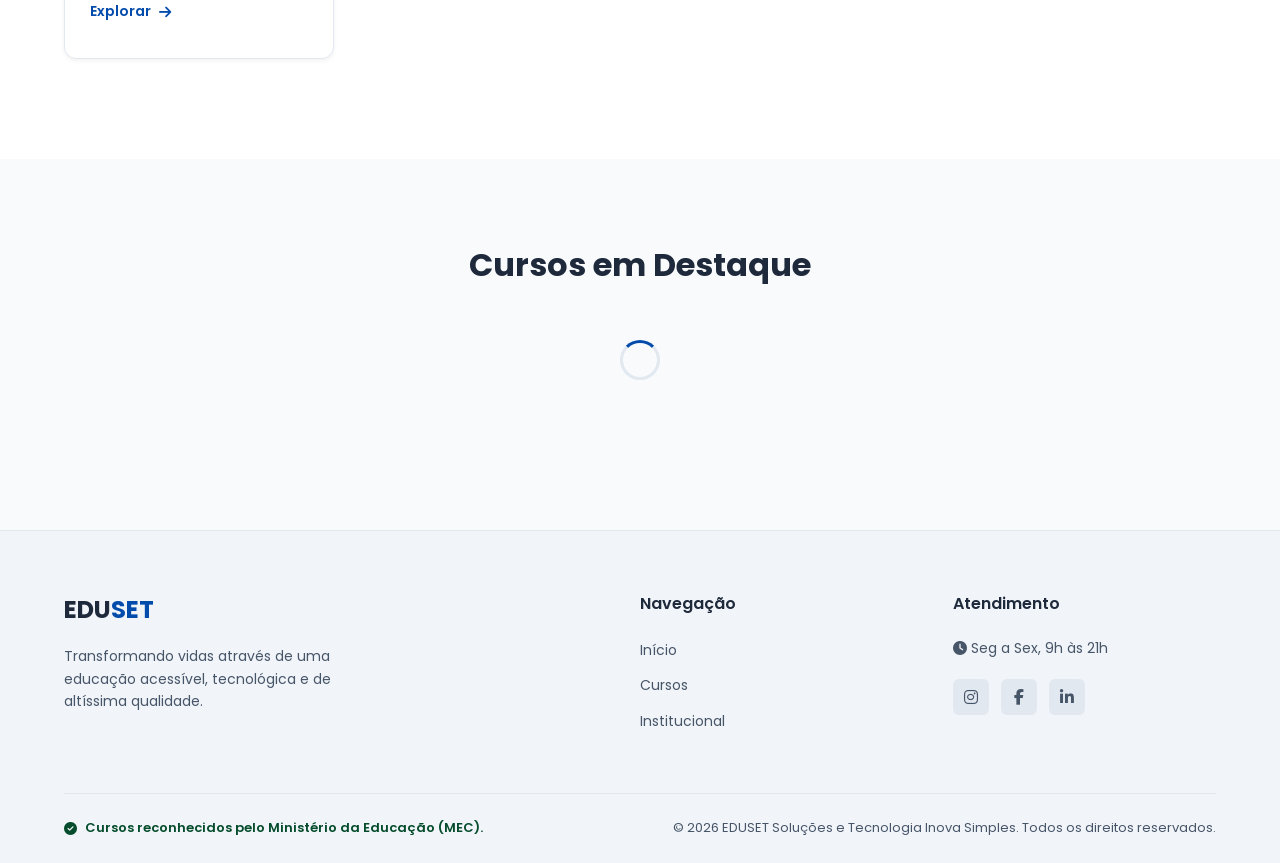
==== commit c49745d8: "style: Switch from Dark Mode to an elegant and bright Light Mode" ====
--- a/index.html
+++ b/index.html
@@ -11,10 +11,10 @@
     <link href="https://fonts.googleapis.com/css2?family=Poppins:wght@300;400;500;600;700;800;900&display=swap" rel="stylesheet">
     
     <!-- Cache buster -->
-    <link rel="stylesheet" href="style.css?v=5">
+    <link rel="stylesheet" href="style.css?v=6">
     <link rel="stylesheet" href="https://cdnjs.cloudflare.com/ajax/libs/font-awesome/6.4.0/css/all.min.css">
 </head>
-<body class="dark-theme">
+<body class="light-theme">
 
     <!-- Header Glassmorphism -->
     <header class="glass-header" id="main-header">
--- a/style.css
+++ b/style.css
@@ -1,20 +1,21 @@
 :root {
-    /* Cores Base do Dark Mode - Tons mais suaves e menos contrastantes */
-    --bg-dark: #111827;
-    --bg-darker: #0f172a;
-    --text-main: #f1f5f9;
-    --text-muted: #94a3b8;
+    /* Cores Base do Light Mode - Clean e Elegante */
+    --bg-light: #ffffff;
+    --bg-alt: #f8fafc; /* Fundo cinza bem claro para intercalar seções */
+    --text-main: #1e293b; /* Texto principal escuro (quase preto) */
+    --text-muted: #475569; /* Texto secundário cinza escuro */
     
-    /* Cores da Logo Eduset (Ajustadas para Dark Mode - Sem Neon) */
-    --eduset-blue: #3b82f6; /* Azul moderno, mas suave e corporativo */
-    --eduset-blue-dark: #044cac; /* Azul original Eduset */
-    --eduset-green: #22c55e; /* Verde suave */
-    --eduset-green-dark: #044c2b; /* Verde original Eduset */
+    /* Cores da Logo Eduset */
+    --eduset-blue: #044cac; /* Azul original Eduset */
+    --eduset-blue-light: #2563eb; /* Azul um pouco mais vivo para interações */
+    --eduset-green: #044c2b; /* Verde original Eduset */
     
-    /* Glassmorphism - Mais opaco, menos brilhante */
-    --glass-bg: rgba(30, 41, 59, 0.7);
-    --glass-border: rgba(255, 255, 255, 0.05);
-    --glass-highlight: rgba(255, 255, 255, 0.08);
+    /* Efeitos e Bordas */
+    --card-bg: #ffffff;
+    --border-light: #e2e8f0;
+    --shadow-sm: 0 2px 4px rgba(0, 0, 0, 0.05);
+    --shadow-md: 0 10px 30px rgba(0, 0, 0, 0.05);
+    --shadow-lg: 0 20px 40px rgba(0, 0, 0, 0.08);
     
     --transition: all 0.3s cubic-bezier(0.4, 0, 0.2, 1);
 }
@@ -25,9 +26,9 @@
     box-sizing: border-box;
 }
 
-body.dark-theme {
+body {
     font-family: 'Poppins', sans-serif;
-    background-color: var(--bg-dark);
+    background-color: var(--bg-light);
     color: var(--text-main);
     line-height: 1.6;
     overflow-x: hidden;
@@ -50,23 +51,25 @@
 }
 
 /* =========================================
-   HEADER GLASSMORPHISM
+   HEADER
    ========================================= */
 .glass-header {
     position: fixed;
     top: 0; left: 0; width: 100%;
     z-index: 1000;
     padding: 15px 0;
-    background: transparent;
-    transition: var(--transition);
+    background: var(--bg-light); /* Fundo branco fixo */
+    transition: var(--transition);
+    border-bottom: 1px solid transparent;
 }
 
 .glass-header.scrolled {
-    background: rgba(15, 23, 42, 0.9); /* Menos vidro, mais sólido */
+    padding: 10px 0;
+    background: rgba(255, 255, 255, 0.95);
     backdrop-filter: blur(10px);
     -webkit-backdrop-filter: blur(10px);
-    border-bottom: 1px solid var(--glass-border);
-    padding: 10px 0;
+    border-bottom: 1px solid var(--border-light);
+    box-shadow: var(--shadow-sm);
 }
 
 .header-container {
@@ -79,6 +82,7 @@
     font-size: 28px;
     font-weight: 800;
     letter-spacing: -1px;
+    color: var(--text-main);
 }
 
 .main-nav ul {
@@ -91,24 +95,42 @@
     font-weight: 500;
     font-size: 15px;
     color: var(--text-muted);
+    position: relative;
 }
 
 .main-nav a:hover, .main-nav a.active {
-    color: var(--text-main);
+    color: var(--eduset-blue);
+}
+
+.main-nav a::after {
+    content: '';
+    position: absolute;
+    bottom: -5px; left: 0;
+    width: 0%;
+    height: 2px;
+    background: var(--eduset-blue);
+    transition: var(--transition);
+}
+
+.main-nav a:hover::after, .main-nav a.active::after {
+    width: 100%;
 }
 
 .btn-login {
-    background: var(--glass-highlight);
-    border: 1px solid var(--glass-border);
+    background: var(--bg-alt);
+    border: 1px solid var(--border-light);
+    color: var(--text-main);
     padding: 8px 20px;
-    border-radius: 6px; /* Bordas menos arredondadas = visual mais corporativo */
+    border-radius: 6px;
     font-weight: 500;
     font-size: 14px;
+    transition: var(--transition);
 }
 
 .btn-login:hover {
-    background: var(--eduset-blue-dark);
-    border-color: var(--eduset-blue-dark);
+    background: var(--eduset-blue);
+    border-color: var(--eduset-blue);
+    color: #ffffff;
 }
 
 .mobile-menu-btn {
@@ -120,7 +142,7 @@
 }
 
 /* =========================================
-   HERO MODERN (SEM NEON)
+   HERO MODERN (LIGHT)
    ========================================= */
 .hero-modern {
     position: relative;
@@ -128,12 +150,7 @@
     min-height: 80vh;
     display: flex;
     align-items: center;
-    background: linear-gradient(180deg, var(--bg-darker) 0%, var(--bg-dark) 100%);
-}
-
-/* Removidos os glows agressivos (glow-circle) que estavam no HTML */
-.glow-circle {
-    display: none; /* Esconde completamente as luzes neon de fundo */
+    background: linear-gradient(180deg, #ffffff 0%, #f1f5f9 100%);
 }
 
 .hero-content {
@@ -146,7 +163,7 @@
 .badge {
     display: inline-block;
     padding: 6px 16px;
-    background: rgba(59, 130, 246, 0.1);
+    background: rgba(4, 76, 172, 0.1);
     color: var(--eduset-blue);
     border-radius: 50px;
     font-size: 13px;
@@ -157,15 +174,16 @@
 }
 
 .hero-title {
-    font-size: 56px; /* Levemente menor e mais elegante */
-    font-weight: 700;
+    font-size: 56px;
+    font-weight: 800;
     line-height: 1.2;
     letter-spacing: -1px;
     margin-bottom: 24px;
+    color: var(--text-main);
 }
 
 .hero-title span {
-    color: var(--eduset-blue); /* Cor sólida, sem gradiente exagerado */
+    color: var(--eduset-blue);
 }
 
 .hero-subtitle {
@@ -173,24 +191,25 @@
     color: var(--text-muted);
     max-width: 600px;
     margin: 0 auto 40px;
-    font-weight: 300;
+    font-weight: 400;
 }
 
 .hero-search-box form {
     display: flex;
     align-items: center;
-    background: rgba(255, 255, 255, 0.05); /* Fundo sólido e leve */
-    border: 1px solid var(--glass-border);
+    background: var(--card-bg);
+    border: 1px solid var(--border-light);
     padding: 8px 8px 8px 24px;
-    border-radius: 8px; /* Mais corporativo */
+    border-radius: 8px;
     max-width: 600px;
     margin: 0 auto 50px;
     transition: var(--transition);
+    box-shadow: var(--shadow-md);
 }
 
 .hero-search-box form:focus-within {
-    border-color: rgba(59, 130, 246, 0.4);
-    background: rgba(255, 255, 255, 0.08);
+    border-color: var(--eduset-blue);
+    box-shadow: var(--shadow-lg);
 }
 
 .search-icon {
@@ -210,11 +229,11 @@
 }
 
 .hero-search-box input::placeholder {
-    color: var(--text-muted);
+    color: #94a3b8;
 }
 
 .btn-glow {
-    background: var(--eduset-blue-dark); /* Cor sólida elegante original */
+    background: var(--eduset-blue);
     border: none;
     padding: 14px 28px;
     border-radius: 6px;
@@ -226,14 +245,16 @@
 }
 
 .btn-glow:hover {
-    background: var(--eduset-blue);
+    background: var(--eduset-blue-light);
+    transform: translateY(-2px);
+    box-shadow: 0 5px 15px rgba(4, 76, 172, 0.3);
 }
 
 .hero-stats {
     display: flex;
     justify-content: center;
     gap: 60px;
-    border-top: 1px solid rgba(255, 255, 255, 0.05);
+    border-top: 1px solid var(--border-light);
     padding-top: 40px;
 }
 
@@ -260,7 +281,7 @@
    ========================================= */
 .areas-modern {
     padding: 100px 0;
-    background-color: var(--bg-dark);
+    background-color: var(--bg-light);
 }
 
 .section-header {
@@ -270,8 +291,9 @@
 
 .section-title {
     font-size: 32px;
-    font-weight: 600;
+    font-weight: 700;
     margin-bottom: 16px;
+    color: var(--text-main);
 }
 
 .section-desc {
@@ -286,28 +308,27 @@
 }
 
 .glass-card {
-    background: rgba(30, 41, 59, 0.4);
-    border: 1px solid rgba(255, 255, 255, 0.05);
+    background: var(--card-bg);
+    border: 1px solid var(--border-light);
     padding: 35px 25px;
     border-radius: 12px;
     transition: var(--transition);
+    box-shadow: var(--shadow-sm);
 }
 
 .glass-card:hover {
     transform: translateY(-5px);
-    background: rgba(30, 41, 59, 0.8);
-    border-color: rgba(255, 255, 255, 0.1);
-    /* Sem sombras neon agressivas */
+    box-shadow: var(--shadow-lg);
+    border-color: rgba(4, 76, 172, 0.2);
 }
 
 .featured-card {
-    border-color: rgba(59, 130, 246, 0.3);
+    border-bottom: 4px solid var(--eduset-blue);
 }
 
 .card-icon {
     width: 56px; height: 56px;
-    background: rgba(255, 255, 255, 0.03);
-    border: 1px solid rgba(255, 255, 255, 0.05);
+    background: rgba(4, 76, 172, 0.05);
     border-radius: 12px;
     display: flex;
     align-items: center;
@@ -319,28 +340,30 @@
 
 .glass-card h3 {
     font-size: 18px;
-    font-weight: 500;
+    font-weight: 600;
     margin-bottom: 10px;
+    color: var(--text-main);
 }
 
 .glass-card p {
     color: var(--text-muted);
     font-size: 14px;
     margin-bottom: 20px;
-    font-weight: 300;
 }
 
 .card-link {
     color: var(--eduset-blue);
     font-size: 14px;
-    font-weight: 500;
+    font-weight: 600;
     display: flex;
     align-items: center;
     gap: 8px;
+    transition: var(--transition);
 }
 
 .glass-card:hover .card-link {
-    color: var(--eduset-green);
+    color: var(--eduset-blue-light);
+    gap: 12px; /* Anima a setinha para a direita */
 }
 
 /* =========================================
@@ -348,13 +371,13 @@
    ========================================= */
 .cursos-api-section {
     padding: 80px 0 100px;
-    background: var(--bg-darker);
+    background: var(--bg-alt);
 }
 
 .loader-pulse {
     width: 40px; height: 40px;
     border-radius: 50%;
-    border: 3px solid rgba(255, 255, 255, 0.1);
+    border: 3px solid var(--border-light);
     border-top-color: var(--eduset-blue);
     margin: 50px auto;
     animation: spin 1s linear infinite;
@@ -368,8 +391,8 @@
    MODERN FOOTER
    ========================================= */
 .modern-footer {
-    border-top: 1px solid rgba(255, 255, 255, 0.05);
-    background: #090e17;
+    border-top: 1px solid var(--border-light);
+    background: #f1f5f9; /* Cinza claro no rodapé */
     padding: 60px 0 0;
 }
 
@@ -389,8 +412,9 @@
 
 .footer-links h4, .footer-contact h4 {
     font-size: 16px;
-    font-weight: 500;
+    font-weight: 600;
     margin-bottom: 20px;
+    color: var(--text-main);
 }
 
 .footer-links ul {
@@ -399,7 +423,7 @@
 
 .footer-links li { margin-bottom: 10px; }
 .footer-links a { color: var(--text-muted); font-size: 14px; }
-.footer-links a:hover { color: var(--text-main); }
+.footer-links a:hover { color: var(--eduset-blue); }
 
 .footer-contact p { color: var(--text-muted); font-size: 14px; }
 
@@ -412,7 +436,7 @@
 .social-icons a {
     width: 36px; height: 36px;
     border-radius: 6px;
-    background: rgba(255,255,255,0.05);
+    background: #e2e8f0;
     display: flex;
     align-items: center;
     justify-content: center;
@@ -420,13 +444,13 @@
 }
 
 .social-icons a:hover {
-    background: rgba(255,255,255,0.1);
-    color: var(--text-main);
+    background: var(--eduset-blue);
+    color: #ffffff;
 }
 
 .footer-bottom {
     padding: 24px 0;
-    border-top: 1px solid rgba(255, 255, 255, 0.05);
+    border-top: 1px solid var(--border-light);
     display: flex;
     justify-content: space-between;
     align-items: center;
@@ -439,7 +463,7 @@
     align-items: center;
     gap: 8px;
     color: var(--eduset-green);
-    font-weight: 500;
+    font-weight: 600;
 }
 
 /* =========================================
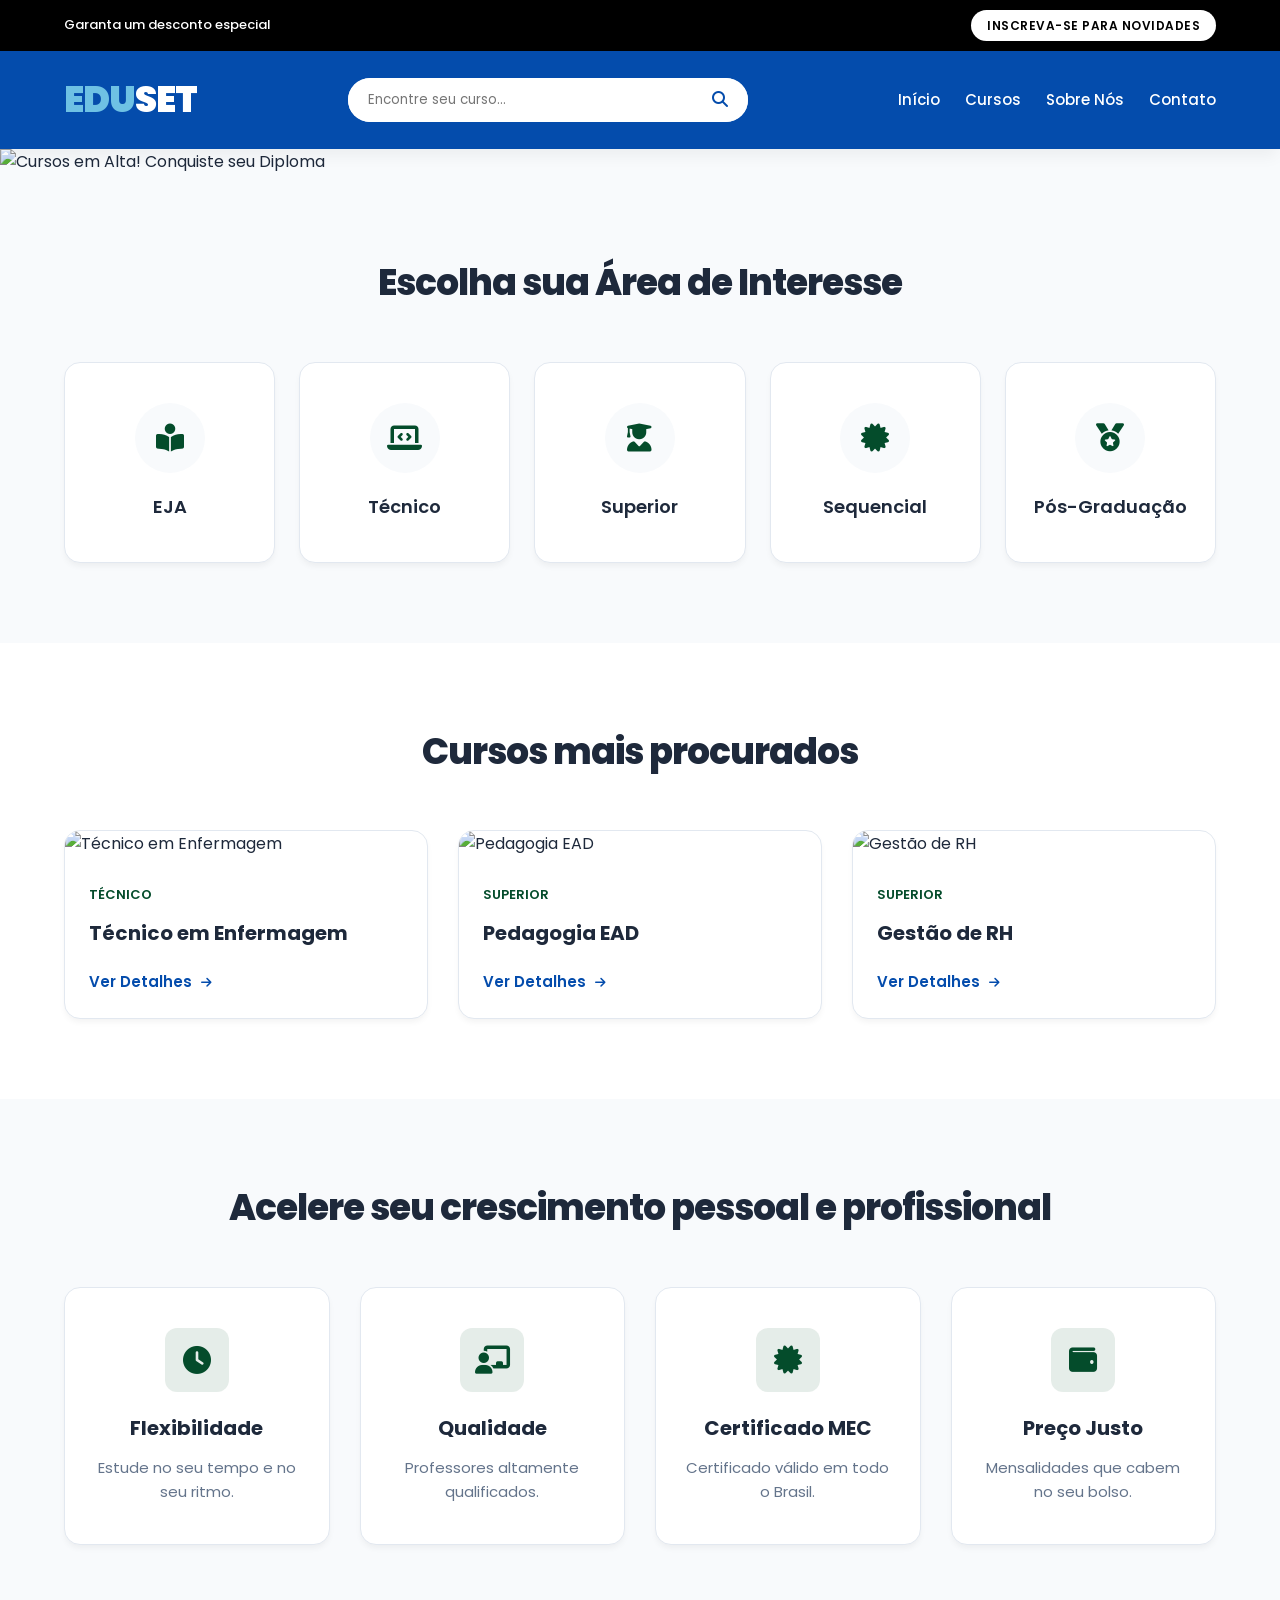
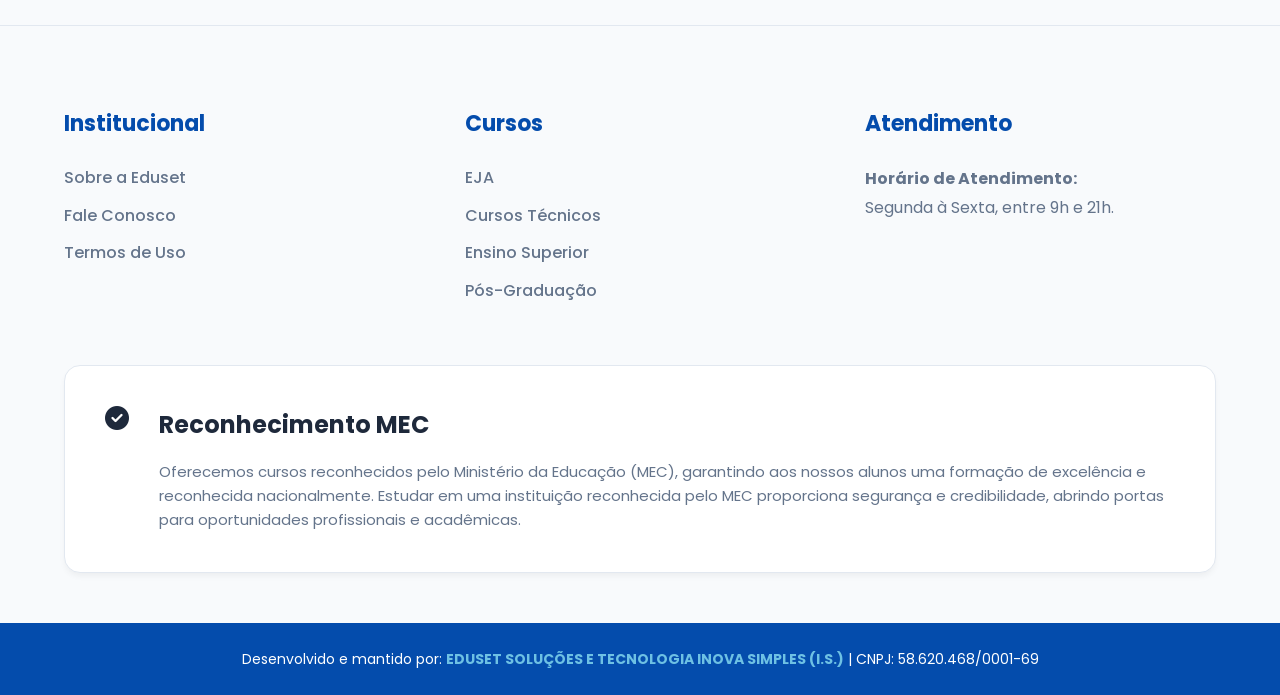
==== commit 6a640253: "style: Revert to exact Eduset layout but with vastly improved modern CSS" ====
--- a/index.html
+++ b/index.html
@@ -3,162 +3,177 @@
 <head>
     <meta charset="UTF-8">
     <meta name="viewport" content="width=device-width, initial-scale=1.0">
-    <title>EDUSET - Educação do Futuro</title>
+    <title>Inicio - EDUSET</title>
     
-    <!-- Poppins Font for Modern Look -->
+    <!-- Fonte Moderna e Limpa -->
     <link rel="preconnect" href="https://fonts.googleapis.com">
     <link rel="preconnect" href="https://fonts.gstatic.com" crossorigin>
     <link href="https://fonts.googleapis.com/css2?family=Poppins:wght@300;400;500;600;700;800;900&display=swap" rel="stylesheet">
     
     <!-- Cache buster -->
-    <link rel="stylesheet" href="style.css?v=6">
+    <link rel="stylesheet" href="style.css?v=7">
     <link rel="stylesheet" href="https://cdnjs.cloudflare.com/ajax/libs/font-awesome/6.4.0/css/all.min.css">
 </head>
 <body class="light-theme">
 
-    <!-- Header Glassmorphism -->
-    <header class="glass-header" id="main-header">
+    <!-- Top Bar: Fiel ao original, mas mais elegante -->
+    <div class="top-bar">
+        <div class="container top-bar-content">
+            <span class="top-bar-text">Garanta um desconto especial</span>
+            <a href="#newsletter" class="top-bar-btn">Inscreva-se para novidades</a>
+        </div>
+    </div>
+
+    <!-- Header Principal: Estrutura original, design melhorado -->
+    <header class="main-header">
         <div class="container header-container">
             <div class="logo">
-                <a href="/">EDU<span class="accent-color">SET</span></a>
+                <a href="/">EDU<span>SET</span></a>
+            </div>
+            
+            <div class="search-box">
+                <form action="/buscar" method="get">
+                    <input type="text" name="s" placeholder="Encontre seu curso..." required>
+                    <button type="submit"><i class="fas fa-search"></i></button>
+                </form>
             </div>
 
-            <nav class="main-nav">
+            <nav class="main-menu">
                 <ul>
-                    <li><a href="#home" class="active">Início</a></li>
-                    <li><a href="#cursos">Áreas de Interesse</a></li>
-                    <li><a href="#sobre">Nossa Metodologia</a></li>
+                    <li><a href="#home">Início</a></li>
+                    <li><a href="#areas">Cursos</a></li>
+                    <li><a href="#sobre">Sobre Nós</a></li>
                     <li><a href="#contato">Contato</a></li>
                 </ul>
             </nav>
-
-            <div class="header-actions">
-                <a href="#login" class="btn-login"><i class="fas fa-user-circle"></i> Portal do Aluno</a>
-                <button class="mobile-menu-btn" id="mobile-menu-btn"><i class="fas fa-bars"></i></button>
-            </div>
+            
+            <button class="mobile-menu-btn" id="mobile-menu-btn">
+                <i class="fas fa-bars"></i>
+            </button>
         </div>
     </header>
 
     <main>
-        <!-- Modern Hero Section -->
-        <section id="home" class="hero-modern">
-            <!-- Background Glow Effects -->
-            <div class="glow-circle glow-blue"></div>
-            <div class="glow-circle glow-green"></div>
-            
-            <div class="container hero-content">
-                <div class="badge">Novo Formato EAD</div>
-                <h1 class="hero-title">O Futuro da Educação<br><span>Começa Aqui.</span></h1>
-                <p class="hero-subtitle">Descubra uma nova forma de aprender. Cursos com certificação MEC e metodologia focada no mercado de trabalho atual.</p>
-                
-                <!-- Search Box integrada no Hero -->
-                <div class="hero-search-box">
-                    <form action="/buscar" method="get">
-                        <i class="fas fa-search search-icon"></i>
-                        <input type="text" name="s" placeholder="Qual curso você quer fazer hoje?" required>
-                        <button type="submit" class="btn-glow">Buscar Curso</button>
-                    </form>
-                </div>
-                
-                <div class="hero-stats">
-                    <div class="stat"><span class="stat-num">+50</span><span class="stat-text">Cursos</span></div>
-                    <div class="stat"><span class="stat-num">MEC</span><span class="stat-text">Reconhecido</span></div>
-                    <div class="stat"><span class="stat-num">100%</span><span class="stat-text">Online</span></div>
-                </div>
-            </div>
+        <!-- Banner Hero: Imagem original 100% largura -->
+        <section id="home" class="hero-section">
+            <img src="https://eduset.com.br/wp-content/uploads/2025/07/capa_promocao_eduset_computador.jpg" alt="Cursos em Alta! Conquiste seu Diploma">
         </section>
 
-        <!-- Áreas de Interesse (Glass Cards) -->
-        <section id="cursos" class="areas-modern">
+        <!-- Áreas de Interesse -->
+        <section id="areas" class="areas-section bg-light">
             <div class="container">
-                <div class="section-header">
-                    <h2 class="section-title">Escolha sua Trajetória</h2>
-                    <p class="section-desc">Selecione a modalidade de ensino que melhor se adapta aos seus objetivos profissionais.</p>
-                </div>
+                <h2 class="section-title">Escolha sua Área de Interesse</h2>
                 
-                <div class="glass-grid">
-                    <a href="/eja" class="glass-card">
-                        <div class="card-icon"><i class="fas fa-book-reader"></i></div>
+                <div class="areas-grid">
+                    <a href="/eja" class="area-card">
+                        <div class="icon-box"><i class="fas fa-book-reader"></i></div>
                         <h3>EJA</h3>
-                        <p>Conclua seus estudos rapidamente com flexibilidade total.</p>
-                        <span class="card-link">Explorar <i class="fas fa-arrow-right"></i></span>
                     </a>
                     
-                    <a href="/tecnico" class="glass-card">
-                        <div class="card-icon"><i class="fas fa-laptop-code"></i></div>
-                        <h3>Cursos Técnicos</h3>
-                        <p>Formação prática para rápida inserção no mercado.</p>
-                        <span class="card-link">Explorar <i class="fas fa-arrow-right"></i></span>
+                    <a href="/tecnico" class="area-card">
+                        <div class="icon-box"><i class="fas fa-laptop-code"></i></div>
+                        <h3>Técnico</h3>
                     </a>
                     
-                    <a href="/superior" class="glass-card featured-card">
-                        <div class="card-icon"><i class="fas fa-user-graduate"></i></div>
-                        <h3>Ensino Superior</h3>
-                        <p>Graduação de excelência com diploma reconhecido pelo MEC.</p>
-                        <span class="card-link">Explorar <i class="fas fa-arrow-right"></i></span>
+                    <a href="/superior" class="area-card featured">
+                        <div class="icon-box"><i class="fas fa-user-graduate"></i></div>
+                        <h3>Superior</h3>
                     </a>
                     
-                    <a href="/sequencial" class="glass-card">
-                        <div class="card-icon"><i class="fas fa-certificate"></i></div>
+                    <a href="/sequencial" class="area-card">
+                        <div class="icon-box"><i class="fas fa-certificate"></i></div>
                         <h3>Sequencial</h3>
-                        <p>Capacitação de curto prazo com foco em áreas específicas.</p>
-                        <span class="card-link">Explorar <i class="fas fa-arrow-right"></i></span>
                     </a>
                     
-                    <a href="/pos" class="glass-card">
-                        <div class="card-icon"><i class="fas fa-medal"></i></div>
+                    <a href="/pos" class="area-card">
+                        <div class="icon-box"><i class="fas fa-medal"></i></div>
                         <h3>Pós-Graduação</h3>
-                        <p>Especialize-se, torne-se um especialista e impulsione sua carreira.</p>
-                        <span class="card-link">Explorar <i class="fas fa-arrow-right"></i></span>
                     </a>
                 </div>
             </div>
         </section>
 
-        <!-- API Placeholder Area -->
-        <section class="cursos-api-section">
+        <!-- Cursos Mais Procurados (Via API JS) -->
+        <section class="cursos-procurados">
             <div class="container">
-                <div class="section-header">
-                    <h2 class="section-title">Cursos em Destaque</h2>
-                </div>
-                <div id="courses-container" class="api-grid">
+                <h2 class="section-title">Cursos mais procurados</h2>
+                <div id="courses-container" class="courses-grid">
+                    <!-- Preenchido pelo JS -->
                     <div class="loader-pulse"></div>
                 </div>
             </div>
         </section>
 
-    </main>
-
-    <footer class="modern-footer">
-        <div class="container">
-            <div class="footer-top">
-                <div class="footer-brand">
-                    <h2>EDU<span class="accent-color">SET</span></h2>
-                    <p>Transformando vidas através de uma educação acessível, tecnológica e de altíssima qualidade.</p>
-                </div>
-                <div class="footer-links">
-                    <h4>Navegação</h4>
-                    <ul>
-                        <li><a href="#home">Início</a></li>
-                        <li><a href="#cursos">Cursos</a></li>
-                        <li><a href="#sobre">Institucional</a></li>
-                    </ul>
-                </div>
-                <div class="footer-contact">
-                    <h4>Atendimento</h4>
-                    <p><i class="fas fa-clock"></i> Seg a Sex, 9h às 21h</p>
-                    <div class="social-icons">
-                        <a href="#"><i class="fab fa-instagram"></i></a>
-                        <a href="#"><i class="fab fa-facebook-f"></i></a>
-                        <a href="#"><i class="fab fa-linkedin-in"></i></a>
+        <!-- Seção: Acelere seu crescimento -->
+        <section class="crescimento-section bg-light">
+            <div class="container">
+                <h2 class="section-title">Acelere seu crescimento pessoal e profissional</h2>
+                <div class="crescimento-grid">
+                    <div class="beneficio-card">
+                        <div class="bene-icon"><i class="fas fa-clock"></i></div>
+                        <h3>Flexibilidade</h3>
+                        <p>Estude no seu tempo e no seu ritmo.</p>
+                    </div>
+                    <div class="beneficio-card">
+                        <div class="bene-icon"><i class="fas fa-chalkboard-teacher"></i></div>
+                        <h3>Qualidade</h3>
+                        <p>Professores altamente qualificados.</p>
+                    </div>
+                    <div class="beneficio-card">
+                        <div class="bene-icon"><i class="fas fa-certificate"></i></div>
+                        <h3>Certificado MEC</h3>
+                        <p>Certificado válido em todo o Brasil.</p>
+                    </div>
+                    <div class="beneficio-card">
+                        <div class="bene-icon"><i class="fas fa-wallet"></i></div>
+                        <h3>Preço Justo</h3>
+                        <p>Mensalidades que cabem no seu bolso.</p>
                     </div>
                 </div>
             </div>
-            <div class="footer-bottom">
-                <div class="mec-stamp">
-                    <i class="fas fa-check-circle"></i> Cursos reconhecidos pelo Ministério da Educação (MEC).
+        </section>
+    </main>
+
+    <footer class="main-footer">
+        <div class="container footer-grid">
+            <div class="footer-col">
+                <h2 class="footer-title">Institucional</h2>
+                <ul>
+                    <li><a href="#sobre">Sobre a Eduset</a></li>
+                    <li><a href="#contato">Fale Conosco</a></li>
+                    <li><a href="#termos">Termos de Uso</a></li>
+                </ul>
+            </div>
+            
+            <div class="footer-col">
+                <h2 class="footer-title">Cursos</h2>
+                <ul>
+                    <li><a href="/eja">EJA</a></li>
+                    <li><a href="/tecnico">Cursos Técnicos</a></li>
+                    <li><a href="/superior">Ensino Superior</a></li>
+                    <li><a href="/pos">Pós-Graduação</a></li>
+                </ul>
+            </div>
+            
+            <div class="footer-col">
+                <h2 class="footer-title">Atendimento</h2>
+                <p><strong>Horário de Atendimento:</strong><br>Segunda à Sexta, entre 9h e 21h.</p>
+            </div>
+        </div>
+        
+        <div class="container">
+            <div class="mec-text">
+                <i class="fas fa-check-circle" style="color: var(--eduset-green); font-size: 24px;"></i>
+                <div>
+                    <h2>Reconhecimento MEC</h2>
+                    <p>Oferecemos cursos reconhecidos pelo Ministério da Educação (MEC), garantindo aos nossos alunos uma formação de excelência e reconhecida nacionalmente. Estudar em uma instituição reconhecida pelo MEC proporciona segurança e credibilidade, abrindo portas para oportunidades profissionais e acadêmicas.</p>
                 </div>
-                <p>&copy; 2026 EDUSET Soluções e Tecnologia Inova Simples. Todos os direitos reservados.</p>
+            </div>
+        </div>
+
+        <div class="footer-bottom">
+            <div class="container">
+                <p>Desenvolvido e mantido por: <strong>EDUSET SOLUÇÕES E TECNOLOGIA INOVA SIMPLES (I.S.)</strong> | CNPJ: 58.620.468/0001-69</p>
             </div>
         </div>
     </footer>
--- a/style.css
+++ b/style.css
@@ -1,23 +1,19 @@
 :root {
-    /* Cores Base do Light Mode - Clean e Elegante */
-    --bg-light: #ffffff;
-    --bg-alt: #f8fafc; /* Fundo cinza bem claro para intercalar seções */
-    --text-main: #1e293b; /* Texto principal escuro (quase preto) */
-    --text-muted: #475569; /* Texto secundário cinza escuro */
+    /* Eduset Brand Colors */
+    --primary-color: #044cac; /* Dark Blue */
+    --primary-light: #2a6bc2;
+    --secondary-color: #044c2b; /* Dark Green */
+    --secondary-light: #167a4b;
+    --black: #000000;
+    --text-dark: #1e293b;
+    --text-light: #64748b;
+    --bg-light: #f8fafc;
+    --white: #ffffff;
     
-    /* Cores da Logo Eduset */
-    --eduset-blue: #044cac; /* Azul original Eduset */
-    --eduset-blue-light: #2563eb; /* Azul um pouco mais vivo para interações */
-    --eduset-green: #044c2b; /* Verde original Eduset */
-    
-    /* Efeitos e Bordas */
-    --card-bg: #ffffff;
-    --border-light: #e2e8f0;
-    --shadow-sm: 0 2px 4px rgba(0, 0, 0, 0.05);
-    --shadow-md: 0 10px 30px rgba(0, 0, 0, 0.05);
-    --shadow-lg: 0 20px 40px rgba(0, 0, 0, 0.08);
-    
-    --transition: all 0.3s cubic-bezier(0.4, 0, 0.2, 1);
+    --shadow-sm: 0 4px 6px -1px rgba(0, 0, 0, 0.05);
+    --shadow-md: 0 10px 15px -3px rgba(0, 0, 0, 0.05);
+    --shadow-lg: 0 20px 25px -5px rgba(0, 0, 0, 0.1);
+    --transition: all 0.3s ease;
 }
 
 * {
@@ -28,9 +24,9 @@
 
 body {
     font-family: 'Poppins', sans-serif;
-    background-color: var(--bg-light);
-    color: var(--text-main);
+    color: var(--text-dark);
     line-height: 1.6;
+    background-color: var(--white);
     overflow-x: hidden;
 }
 
@@ -46,339 +42,410 @@
     padding: 0 24px;
 }
 
-.accent-color {
-    color: var(--eduset-blue);
-}
-
-/* =========================================
-   HEADER
-   ========================================= */
-.glass-header {
-    position: fixed;
-    top: 0; left: 0; width: 100%;
-    z-index: 1000;
-    padding: 15px 0;
-    background: var(--bg-light); /* Fundo branco fixo */
-    transition: var(--transition);
-    border-bottom: 1px solid transparent;
-}
-
-.glass-header.scrolled {
+.bg-light {
+    background-color: var(--bg-light);
+}
+
+/* =========================================
+   TOP BAR (Black)
+   ========================================= */
+.top-bar {
+    background-color: var(--black);
+    color: var(--white);
+    font-size: 13px;
     padding: 10px 0;
-    background: rgba(255, 255, 255, 0.95);
-    backdrop-filter: blur(10px);
-    -webkit-backdrop-filter: blur(10px);
-    border-bottom: 1px solid var(--border-light);
-    box-shadow: var(--shadow-sm);
-}
-
-.header-container {
+    font-weight: 500;
+}
+
+.top-bar-content {
     display: flex;
     justify-content: space-between;
     align-items: center;
 }
 
+.top-bar-btn {
+    background-color: var(--white);
+    color: var(--black);
+    padding: 6px 16px;
+    border-radius: 50px;
+    font-weight: 600;
+    text-transform: uppercase;
+    letter-spacing: 0.5px;
+    font-size: 12px;
+}
+.top-bar-btn:hover {
+    background-color: var(--primary-color);
+    color: var(--white);
+}
+
+/* =========================================
+   MAIN HEADER (Blue)
+   ========================================= */
+.main-header {
+    background-color: var(--primary-color);
+    color: var(--white);
+    padding: 20px 0;
+    box-shadow: var(--shadow-md);
+    position: sticky;
+    top: 0;
+    z-index: 1000;
+}
+
+.header-container {
+    display: flex;
+    justify-content: space-between;
+    align-items: center;
+    flex-wrap: wrap;
+    gap: 20px;
+}
+
 .logo a {
-    font-size: 28px;
-    font-weight: 800;
+    font-size: 36px;
+    font-weight: 900;
+    color: #6ec1e4; /* Original light blue accent */
     letter-spacing: -1px;
-    color: var(--text-main);
-}
-
-.main-nav ul {
+}
+.logo a span {
+    color: var(--white);
+}
+
+.search-box {
+    flex-grow: 1;
+    max-width: 400px;
+}
+
+.search-box form {
+    display: flex;
+    background-color: var(--white);
+    border-radius: 50px;
+    overflow: hidden;
+    box-shadow: inset 0 2px 4px rgba(0,0,0,0.05);
+}
+
+.search-box input {
+    border: none;
+    padding: 12px 20px;
+    width: 100%;
+    outline: none;
+    font-family: 'Poppins', sans-serif;
+    color: var(--text-dark);
+}
+
+.search-box button {
+    background-color: var(--white);
+    border: none;
+    padding: 10px 20px;
+    color: var(--primary-color);
+    cursor: pointer;
+    font-size: 16px;
+}
+
+.main-menu ul {
     list-style: none;
     display: flex;
-    gap: 30px;
-}
-
-.main-nav a {
+    gap: 25px;
+}
+
+.main-menu a {
+    color: var(--white);
     font-weight: 500;
     font-size: 15px;
-    color: var(--text-muted);
-    position: relative;
-}
-
-.main-nav a:hover, .main-nav a.active {
-    color: var(--eduset-blue);
-}
-
-.main-nav a::after {
-    content: '';
-    position: absolute;
-    bottom: -5px; left: 0;
-    width: 0%;
-    height: 2px;
-    background: var(--eduset-blue);
-    transition: var(--transition);
-}
-
-.main-nav a:hover::after, .main-nav a.active::after {
-    width: 100%;
-}
-
-.btn-login {
-    background: var(--bg-alt);
-    border: 1px solid var(--border-light);
-    color: var(--text-main);
-    padding: 8px 20px;
-    border-radius: 6px;
-    font-weight: 500;
-    font-size: 14px;
-    transition: var(--transition);
-}
-
-.btn-login:hover {
-    background: var(--eduset-blue);
-    border-color: var(--eduset-blue);
-    color: #ffffff;
+}
+
+.main-menu a:hover {
+    color: #6ec1e4;
 }
 
 .mobile-menu-btn {
     display: none;
-    background: none;
+    background: transparent;
     border: none;
-    color: var(--text-main);
-    font-size: 24px;
-}
-
-/* =========================================
-   HERO MODERN (LIGHT)
-   ========================================= */
-.hero-modern {
-    position: relative;
-    padding: 160px 0 100px;
-    min-height: 80vh;
+    color: var(--white);
+    font-size: 26px;
+    cursor: pointer;
+}
+
+/* =========================================
+   HERO SECTION
+   ========================================= */
+.hero-section {
+    width: 100%;
+    background-color: var(--bg-light);
+}
+
+.hero-section img {
+    width: 100%;
+    height: auto;
+    display: block;
+    box-shadow: var(--shadow-md);
+}
+
+/* =========================================
+   SECTIONS & TITLES
+   ========================================= */
+.section-title {
+    text-align: center;
+    color: var(--text-dark);
+    font-size: 36px;
+    font-weight: 800;
+    margin-bottom: 50px;
+    letter-spacing: -1px;
+}
+
+/* =========================================
+   ÁREAS DE INTERESSE
+   ========================================= */
+.areas-section {
+    padding: 80px 0;
+}
+
+.areas-grid {
+    display: grid;
+    grid-template-columns: repeat(auto-fit, minmax(200px, 1fr));
+    gap: 24px;
+}
+
+.area-card {
+    background: var(--white);
+    text-align: center;
+    padding: 40px 20px;
+    border-radius: 16px;
+    border: 1px solid #e2e8f0;
+    box-shadow: var(--shadow-sm);
+}
+
+.area-card:hover {
+    transform: translateY(-8px);
+    box-shadow: var(--shadow-lg);
+    border-color: var(--primary-light);
+}
+
+.area-card .icon-box {
+    width: 70px;
+    height: 70px;
+    background-color: var(--bg-light);
+    color: var(--secondary-color);
+    border-radius: 50%;
     display: flex;
     align-items: center;
-    background: linear-gradient(180deg, #ffffff 0%, #f1f5f9 100%);
-}
-
-.hero-content {
-    text-align: center;
-    position: relative;
-    z-index: 1;
-    max-width: 900px;
-}
-
-.badge {
-    display: inline-block;
-    padding: 6px 16px;
-    background: rgba(4, 76, 172, 0.1);
-    color: var(--eduset-blue);
-    border-radius: 50px;
+    justify-content: center;
+    font-size: 28px;
+    margin: 0 auto 20px;
+    transition: var(--transition);
+}
+
+.area-card:hover .icon-box {
+    background-color: var(--secondary-color);
+    color: var(--white);
+    transform: scale(1.1);
+}
+
+.area-card h3 {
+    color: var(--text-dark);
+    font-size: 18px;
+    font-weight: 600;
+}
+.area-card:hover h3 {
+    color: var(--primary-color);
+}
+
+/* =========================================
+   CURSOS PROCURADOS
+   ========================================= */
+.cursos-procurados {
+    padding: 80px 0;
+}
+
+.courses-grid {
+    display: grid;
+    grid-template-columns: repeat(auto-fit, minmax(300px, 1fr));
+    gap: 30px;
+}
+
+.course-card {
+    background: var(--white);
+    border: 1px solid #e2e8f0;
+    border-radius: 16px;
+    overflow: hidden;
+    box-shadow: var(--shadow-sm);
+    transition: var(--transition);
+}
+
+.course-card:hover {
+    transform: translateY(-8px);
+    box-shadow: var(--shadow-lg);
+}
+
+.course-card img {
+    width: 100%;
+    height: 220px;
+    object-fit: cover;
+}
+
+.course-info {
+    padding: 24px;
+}
+
+.course-info span {
+    color: var(--secondary-color);
     font-size: 13px;
     font-weight: 600;
     text-transform: uppercase;
-    letter-spacing: 1px;
-    margin-bottom: 24px;
-}
-
-.hero-title {
-    font-size: 56px;
-    font-weight: 800;
-    line-height: 1.2;
-    letter-spacing: -1px;
-    margin-bottom: 24px;
-    color: var(--text-main);
-}
-
-.hero-title span {
-    color: var(--eduset-blue);
-}
-
-.hero-subtitle {
-    font-size: 18px;
-    color: var(--text-muted);
-    max-width: 600px;
-    margin: 0 auto 40px;
-    font-weight: 400;
-}
-
-.hero-search-box form {
-    display: flex;
-    align-items: center;
-    background: var(--card-bg);
-    border: 1px solid var(--border-light);
-    padding: 8px 8px 8px 24px;
-    border-radius: 8px;
-    max-width: 600px;
-    margin: 0 auto 50px;
+}
+
+.course-info h3 {
+    color: var(--text-dark);
+    font-size: 20px;
+    margin: 10px 0 20px;
+}
+
+.course-info a {
+    display: inline-block;
+    color: var(--primary-color);
+    font-weight: 600;
+    font-size: 15px;
+}
+.course-info a:hover {
+    color: var(--primary-light);
+}
+
+/* =========================================
+   CRESCIMENTO (Benefícios)
+   ========================================= */
+.crescimento-section {
+    padding: 80px 0;
+}
+
+.crescimento-grid {
+    display: grid;
+    grid-template-columns: repeat(auto-fit, minmax(240px, 1fr));
+    gap: 30px;
+}
+
+.beneficio-card {
+    background: var(--white);
+    text-align: center;
+    padding: 40px 30px;
+    border: 1px solid #e2e8f0;
+    border-radius: 16px;
+    box-shadow: var(--shadow-sm);
     transition: var(--transition);
+}
+.beneficio-card:hover {
+    transform: translateY(-5px);
     box-shadow: var(--shadow-md);
 }
 
-.hero-search-box form:focus-within {
-    border-color: var(--eduset-blue);
-    box-shadow: var(--shadow-lg);
-}
-
-.search-icon {
-    color: var(--text-muted);
-    font-size: 16px;
-}
-
-.hero-search-box input {
-    flex: 1;
-    background: transparent;
-    border: none;
-    padding: 12px 16px;
-    color: var(--text-main);
-    font-family: 'Poppins', sans-serif;
-    font-size: 16px;
-    outline: none;
-}
-
-.hero-search-box input::placeholder {
-    color: #94a3b8;
-}
-
-.btn-glow {
-    background: var(--eduset-blue);
-    border: none;
-    padding: 14px 28px;
-    border-radius: 6px;
-    color: white;
-    font-weight: 500;
-    font-family: 'Poppins', sans-serif;
-    cursor: pointer;
-    transition: var(--transition);
-}
-
-.btn-glow:hover {
-    background: var(--eduset-blue-light);
-    transform: translateY(-2px);
-    box-shadow: 0 5px 15px rgba(4, 76, 172, 0.3);
-}
-
-.hero-stats {
-    display: flex;
-    justify-content: center;
-    gap: 60px;
-    border-top: 1px solid var(--border-light);
-    padding-top: 40px;
-}
-
-.stat {
-    display: flex;
-    flex-direction: column;
-}
-
-.stat-num {
-    font-size: 28px;
-    font-weight: 700;
-    color: var(--text-main);
-}
-
-.stat-text {
-    font-size: 13px;
-    color: var(--text-muted);
-    text-transform: uppercase;
-    letter-spacing: 1px;
-}
-
-/* =========================================
-   AREAS DE INTERESSE
-   ========================================= */
-.areas-modern {
-    padding: 100px 0;
-    background-color: var(--bg-light);
-}
-
-.section-header {
-    text-align: center;
-    margin-bottom: 50px;
-}
-
-.section-title {
-    font-size: 32px;
-    font-weight: 700;
-    margin-bottom: 16px;
-    color: var(--text-main);
-}
-
-.section-desc {
-    color: var(--text-muted);
-    font-size: 16px;
-}
-
-.glass-grid {
-    display: grid;
-    grid-template-columns: repeat(auto-fit, minmax(260px, 1fr));
-    gap: 24px;
-}
-
-.glass-card {
-    background: var(--card-bg);
-    border: 1px solid var(--border-light);
-    padding: 35px 25px;
-    border-radius: 12px;
-    transition: var(--transition);
-    box-shadow: var(--shadow-sm);
-}
-
-.glass-card:hover {
-    transform: translateY(-5px);
-    box-shadow: var(--shadow-lg);
-    border-color: rgba(4, 76, 172, 0.2);
-}
-
-.featured-card {
-    border-bottom: 4px solid var(--eduset-blue);
-}
-
-.card-icon {
-    width: 56px; height: 56px;
-    background: rgba(4, 76, 172, 0.05);
+.bene-icon {
+    width: 64px; height: 64px;
+    background: rgba(4, 76, 43, 0.1);
+    color: var(--secondary-color);
     border-radius: 12px;
     display: flex;
     align-items: center;
     justify-content: center;
+    font-size: 28px;
+    margin: 0 auto 20px;
+}
+
+.beneficio-card h3 {
+    color: var(--text-dark);
+    margin-bottom: 12px;
+    font-size: 20px;
+}
+.beneficio-card p {
+    color: var(--text-light);
+    font-size: 15px;
+}
+
+/* =========================================
+   FOOTER
+   ========================================= */
+.main-footer {
+    background-color: var(--bg-light);
+    border-top: 1px solid #e2e8f0;
+    padding: 80px 0 0;
+}
+
+.footer-grid {
+    display: grid;
+    grid-template-columns: repeat(auto-fit, minmax(250px, 1fr));
+    gap: 50px;
+    margin-bottom: 50px;
+}
+
+.footer-title {
+    color: var(--primary-color);
+    font-size: 22px;
+    margin-bottom: 24px;
+    font-weight: 700;
+}
+
+.footer-col ul {
+    list-style: none;
+}
+
+.footer-col ul li {
+    margin-bottom: 12px;
+}
+
+.footer-col ul li a {
+    color: var(--text-light);
+    font-weight: 500;
+}
+
+.footer-col ul li a:hover {
+    color: var(--primary-color);
+    padding-left: 5px;
+}
+
+.footer-col p {
+    color: var(--text-light);
+    line-height: 1.8;
+}
+
+.mec-text {
+    background-color: var(--white);
+    padding: 40px;
+    border-radius: 16px;
+    margin-bottom: 50px;
+    border: 1px solid #e2e8f0;
+    box-shadow: var(--shadow-sm);
+    display: flex;
+    gap: 30px;
+    align-items: flex-start;
+}
+
+.mec-text h2 {
+    color: var(--text-dark);
     font-size: 24px;
-    color: var(--eduset-blue);
-    margin-bottom: 20px;
-}
-
-.glass-card h3 {
-    font-size: 18px;
-    font-weight: 600;
-    margin-bottom: 10px;
-    color: var(--text-main);
-}
-
-.glass-card p {
-    color: var(--text-muted);
+    margin-bottom: 15px;
+}
+
+.mec-text p {
+    color: var(--text-light);
+    font-size: 15px;
+}
+
+.footer-bottom {
+    background-color: var(--primary-color);
+    color: var(--white);
+    padding: 25px 0;
+    text-align: center;
     font-size: 14px;
-    margin-bottom: 20px;
-}
-
-.card-link {
-    color: var(--eduset-blue);
-    font-size: 14px;
-    font-weight: 600;
-    display: flex;
-    align-items: center;
-    gap: 8px;
-    transition: var(--transition);
-}
-
-.glass-card:hover .card-link {
-    color: var(--eduset-blue-light);
-    gap: 12px; /* Anima a setinha para a direita */
-}
-
-/* =========================================
-   API PLACEHOLDER & SPINNER
-   ========================================= */
-.cursos-api-section {
-    padding: 80px 0 100px;
-    background: var(--bg-alt);
-}
-
+}
+.footer-bottom strong {
+    color: #6ec1e4;
+}
+
+/* =========================================
+   API LOADER
+   ========================================= */
 .loader-pulse {
     width: 40px; height: 40px;
     border-radius: 50%;
-    border: 3px solid var(--border-light);
-    border-top-color: var(--eduset-blue);
+    border: 3px solid #e2e8f0;
+    border-top-color: var(--primary-color);
     margin: 50px auto;
     animation: spin 1s linear infinite;
 }
@@ -388,100 +455,16 @@
 }
 
 /* =========================================
-   MODERN FOOTER
-   ========================================= */
-.modern-footer {
-    border-top: 1px solid var(--border-light);
-    background: #f1f5f9; /* Cinza claro no rodapé */
-    padding: 60px 0 0;
-}
-
-.footer-top {
-    display: grid;
-    grid-template-columns: 2fr 1fr 1fr;
-    gap: 50px;
-    margin-bottom: 50px;
-}
-
-.footer-brand p {
-    color: var(--text-muted);
-    margin-top: 16px;
-    max-width: 300px;
-    font-size: 14px;
-}
-
-.footer-links h4, .footer-contact h4 {
-    font-size: 16px;
-    font-weight: 600;
-    margin-bottom: 20px;
-    color: var(--text-main);
-}
-
-.footer-links ul {
-    list-style: none;
-}
-
-.footer-links li { margin-bottom: 10px; }
-.footer-links a { color: var(--text-muted); font-size: 14px; }
-.footer-links a:hover { color: var(--eduset-blue); }
-
-.footer-contact p { color: var(--text-muted); font-size: 14px; }
-
-.social-icons {
-    display: flex;
-    gap: 12px;
-    margin-top: 20px;
-}
-
-.social-icons a {
-    width: 36px; height: 36px;
-    border-radius: 6px;
-    background: #e2e8f0;
-    display: flex;
-    align-items: center;
-    justify-content: center;
-    color: var(--text-muted);
-}
-
-.social-icons a:hover {
-    background: var(--eduset-blue);
-    color: #ffffff;
-}
-
-.footer-bottom {
-    padding: 24px 0;
-    border-top: 1px solid var(--border-light);
-    display: flex;
-    justify-content: space-between;
-    align-items: center;
-    color: var(--text-muted);
-    font-size: 13px;
-}
-
-.mec-stamp {
-    display: flex;
-    align-items: center;
-    gap: 8px;
-    color: var(--eduset-green);
-    font-weight: 600;
-}
-
-/* =========================================
    RESPONSIVE
    ========================================= */
 @media (max-width: 992px) {
-    .main-nav, .btn-login { display: none; }
+    .search-box { order: 3; max-width: 100%; margin-top: 15px; }
+    .main-menu { display: none; }
     .mobile-menu-btn { display: block; }
-    .hero-title { font-size: 40px; }
-    .hero-stats { gap: 30px; }
-    .footer-top { grid-template-columns: 1fr; gap: 40px; }
-    .footer-bottom { flex-direction: column; gap: 16px; text-align: center; }
+    .mec-text { flex-direction: column; gap: 15px; }
 }
 
 @media (max-width: 768px) {
-    .hero-title { font-size: 32px; }
-    .hero-search-box form { flex-direction: column; padding: 12px; }
-    .hero-search-box input { width: 100%; margin: 10px 0; text-align: center; }
-    .btn-glow { width: 100%; }
-    .hero-stats { flex-direction: column; }
-}
+    .top-bar-content { flex-direction: column; gap: 10px; }
+    .section-title { font-size: 28px; }
+}
